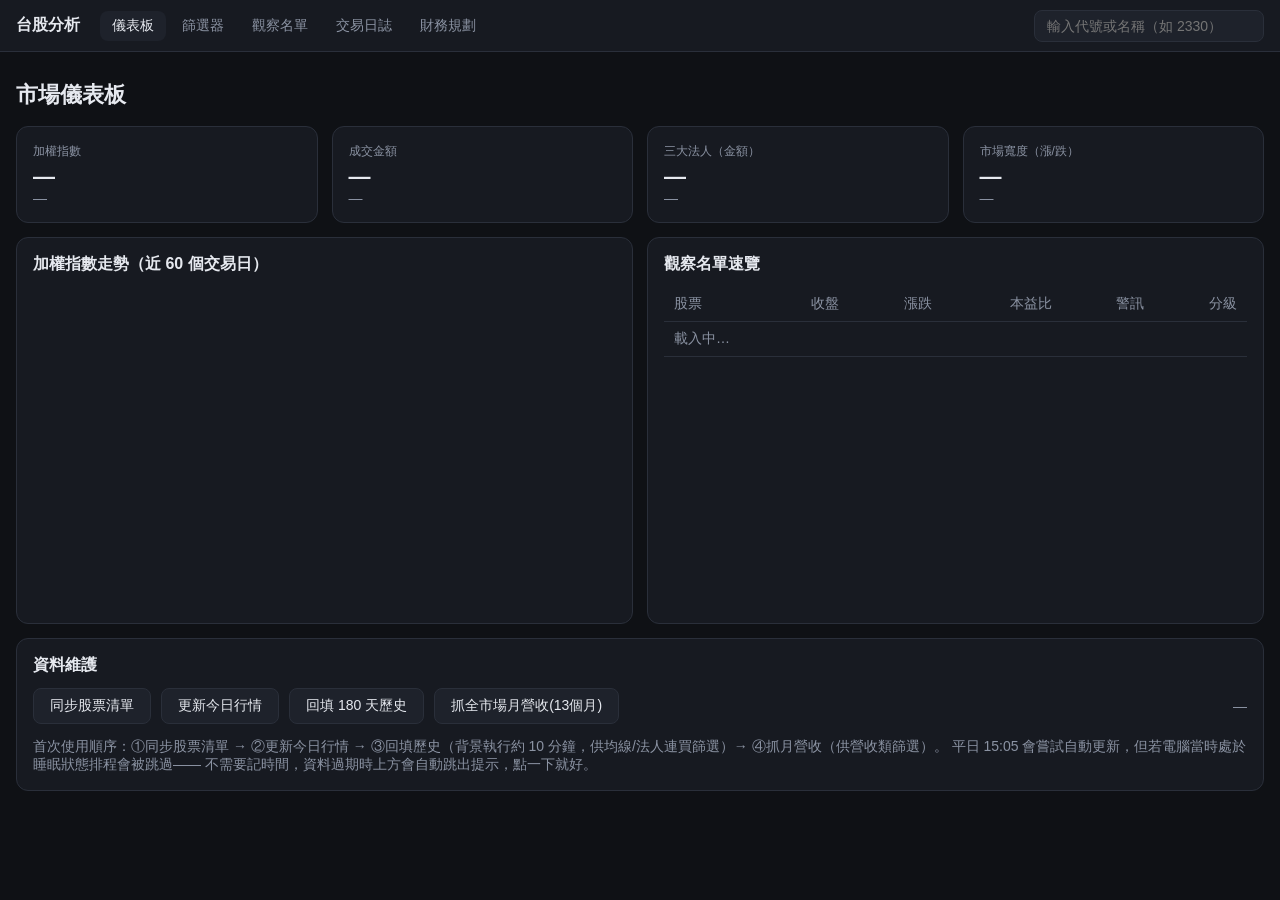
==== web/index.html @ c73fafdd "Initial commit: 台股投資分析與財務規劃平台 Exclude secrets, local DB, and virtualenv; keep source, spec, and fron" ====
<!DOCTYPE html>
<html lang="zh-Hant">
<head>
<meta charset="utf-8">
<meta name="viewport" content="width=device-width, initial-scale=1">
<title>儀表板 — 台股分析</title>
<link rel="stylesheet" href="css/app.css">
<script src="vendor/echarts.min.js"></script>
</head>
<body>
<main>
  <h1>市場儀表板</h1>

  <div class="card mt" id="stale-banner" style="display:none;border-color:var(--warn)">
    <div class="flex">
      <span class="warn">⚠ <span id="stale-text"></span></span>
      <span class="spacer"></span>
      <button id="btn-stale-update">立即更新今日行情</button>
    </div>
  </div>

  <div class="grid cols-4" id="stat-cards">
    <div class="card"><div class="k">加權指數</div><div class="v" id="taiex">—</div><div id="taiex-chg" class="muted">—</div></div>
    <div class="card"><div class="k">成交金額</div><div class="v" id="amount">—</div><div class="muted" id="latest-date">—</div></div>
    <div class="card"><div class="k">三大法人（金額）</div><div class="v" id="insti-amt">—</div><div class="muted" id="insti-detail">—</div></div>
    <div class="card"><div class="k">市場寬度（漲/跌）</div><div class="v" id="breadth">—</div><div class="muted" id="breadth-total">—</div></div>
  </div>

  <div class="grid cols-2 mt">
    <div class="card">
      <h2>加權指數走勢（近 60 個交易日）</h2>
      <div id="taiex-chart" class="chart"></div>
    </div>
    <div class="card">
      <h2>觀察名單速覽</h2>
      <div class="scroll-x">
        <table class="data" id="watch-table">
          <thead><tr><th class="l">股票</th><th>收盤</th><th>漲跌</th><th>本益比</th><th>警訊</th><th>分級</th></tr></thead>
          <tbody><tr><td colspan="6" class="muted l">載入中…</td></tr></tbody>
        </table>
      </div>
    </div>
  </div>

  <div class="card mt">
    <h2>資料維護</h2>
    <div class="flex">
      <button id="btn-sync" class="ghost">同步股票清單</button>
      <button id="btn-daily" class="ghost">更新今日行情</button>
      <button id="btn-backfill" class="ghost">回填 180 天歷史</button>
      <button id="btn-revenue" class="ghost">抓全市場月營收(13個月)</button>
      <span class="spacer"></span>
      <span class="muted" id="db-status">—</span>
    </div>
    <p class="muted" style="margin-bottom:0">
      首次使用順序：①同步股票清單 → ②更新今日行情 → ③回填歷史（背景執行約 10 分鐘，供均線/法人連買篩選）→ ④抓月營收（供營收類篩選）。
      平日 15:05 會嘗試自動更新，但若電腦當時處於睡眠狀態排程會被跳過——
      不需要記時間，資料過期時上方會自動跳出提示，點一下就好。
    </p>
  </div>
</main>

<script src="js/common.js"></script>
<script>
/* 判斷資料是否過期：以台灣時間推算「應該已收盤的最近一個交易日」
   （平日15:00前算前一天，平日15:00後算當天，跳過六日），
   若最新資料早於這個日期，代表排程被錯過（例如電腦睡眠），需要手動更新。 */
function expectedTradingDate() {
  const now = new Date();
  const d = new Date(now);
  if (now.getHours() < 15) d.setDate(d.getDate() - 1);
  while (d.getDay() === 0 || d.getDay() === 6) d.setDate(d.getDate() - 1);
  // 用瀏覽器本地時區的年月日組字串（不可用 toISOString，那是 UTC 會差一天）
  const pad = n => String(n).padStart(2, "0");
  return `${d.getFullYear()}-${pad(d.getMonth() + 1)}-${pad(d.getDate())}`;
}

function checkStale(latestDate) {
  const banner = document.getElementById("stale-banner");
  const expected = expectedTradingDate();
  if (!latestDate || latestDate < expected) {
    document.getElementById("stale-text").textContent =
      `資料可能過期：目前最新為 ${latestDate || "無"}，預期應有 ${expected} 的收盤資料。` +
      `若 ${expected} 是國定假日則忽略此提示；否則可能是電腦睡眠導致自動更新被跳過，點右邊按鈕手動補更新。`;
    banner.style.display = "";
  } else {
    banner.style.display = "none";
  }
}

document.getElementById("btn-stale-update").addEventListener("click", async e => {
  e.target.disabled = true; e.target.textContent = "更新中…";
  try {
    await api("/api/admin/update-daily", { method: "POST", body: {} });
    toast("已更新今日行情");
    loadDashboard(); loadStatus();
  } catch (err) { toast("失敗：" + err.message); }
  e.target.disabled = false; e.target.textContent = "立即更新今日行情";
});

async function loadDashboard() {
  const d = await api("/api/market/dashboard");
  const L = d.latest;
  checkStale(L ? L.date : null);
  if (L) {
    document.getElementById("taiex").textContent = fmt.num(L.taiex_close, 2);
    const chg = document.getElementById("taiex-chg");
    chg.textContent = `${fmt.sign(L.taiex_change)} (${fmt.signPct(L.taiex_change_pct)})`;
    chg.className = fmt.cls(L.taiex_change);
    document.getElementById("amount").textContent = L.total_amount ? fmt.yi(L.total_amount) : "—";
    document.getElementById("latest-date").textContent = L.date;
    const f = L.foreign_net_amt, t = L.trust_net_amt, dl = L.dealer_net_amt;
    if (f != null || t != null) {
      const total = (f || 0) + (t || 0) + (dl || 0);
      const el = document.getElementById("insti-amt");
      el.textContent = fmt.yi(total);
      el.className = "v " + fmt.cls(total);
      document.getElementById("insti-detail").textContent =
        `外資 ${fmt.yi(f)}｜投信 ${fmt.yi(t)}｜自營 ${fmt.yi(dl)}`;
    }
  }
  if (d.breadth && d.breadth.total) {
    document.getElementById("breadth").innerHTML =
      `<span class="up">${d.breadth.up}</span> / <span class="down">${d.breadth.down}</span>`;
    document.getElementById("breadth-total").textContent = `共 ${d.breadth.total} 檔有報價`;
  }
  if (d.history && d.history.length > 1) {
    const chart = makeChart("taiex-chart");
    chart.setOption(baseOption({
      xAxis: { type: "category", data: d.history.map(r => r.date), ...axisStyle() },
      yAxis: { type: "value", scale: true, ...axisStyle() },
      series: [{ type: "line", data: d.history.map(r => r.taiex_close),
                 showSymbol: false, lineStyle: { color: CHART_THEME.ACCENT, width: 2 },
                 areaStyle: { color: "rgba(79,142,247,.12)" } }],
    }));
  } else {
    document.getElementById("taiex-chart").innerHTML =
      '<p class="muted">尚無歷史資料 — 請先執行下方「回填 180 天歷史」。</p>';
  }
}

async function loadWatchlist() {
  const rows = await api("/api/watchlist");
  const tierLabel = { research: "研究中", waiting: "等買點", holding: "持有中" };
  const tbody = document.querySelector("#watch-table tbody");
  if (!rows.length) {
    tbody.innerHTML = '<tr><td colspan="6" class="muted l">觀察名單是空的 — 用右上角搜尋加入個股。</td></tr>';
    return;
  }
  tbody.innerHTML = rows.map(r => `
    <tr>
      <td class="l"><a href="stock.html?id=${r.stock_id}">${r.stock_id} ${r.name}</a></td>
      <td>${fmt.num(r.close)}</td>
      <td class="${fmt.cls(r.change)}">${fmt.sign(r.change)}</td>
      <td>${fmt.num(r.pe, 1)}</td>
      <td>${r.alerts.length ? `<span class="badge warn">${r.alerts.length} 項</span>` : '<span class="muted">—</span>'}</td>
      <td><span class="badge tier">${tierLabel[r.tier] || r.tier}</span></td>
    </tr>`).join("");
}

async function loadStatus() {
  const s = await api("/api/admin/status");
  document.getElementById("db-status").textContent =
    `股票 ${s.stocks} 檔｜行情 ${s.quote_days} 天（至 ${s.latest_date || "—"}）｜月營收 ${s.revenue_months} 個月｜深度資料 ${s.deep_stocks} 檔`;
}

function bindAdmin(id, path, body, confirmMsg) {
  document.getElementById(id).addEventListener("click", async e => {
    const btn = e.target;
    btn.disabled = true;
    try {
      const r = await api(path, { method: "POST", body: body || {} });
      toast(r.note || "完成：" + JSON.stringify(r).slice(0, 120));
      loadStatus(); loadDashboard();
    } catch (err) { toast("失敗：" + err.message); }
    btn.disabled = false;
  });
}
bindAdmin("btn-sync", "/api/admin/sync-stocks");
bindAdmin("btn-daily", "/api/admin/update-daily");
bindAdmin("btn-backfill", "/api/admin/backfill", { days: 180 });
bindAdmin("btn-revenue", "/api/admin/fetch-revenue", { months: 13 });

loadDashboard(); loadWatchlist(); loadStatus();
</script>
</body>
</html>
---- web/css/app.css ----
:root {
  --bg: #0f1115;
  --panel: #171a21;
  --panel2: #1e222b;
  --border: #2a2f3a;
  --text: #e6e9ef;
  --muted: #8b93a3;
  --up: #f0524f;     /* 台股慣例：紅漲 */
  --down: #3fb26f;   /* 綠跌 */
  --accent: #4f8ef7;
  --warn: #e8a33d;
}
* { box-sizing: border-box; }
html, body { margin: 0; padding: 0; background: var(--bg); color: var(--text);
  font-family: "PingFang TC", "Noto Sans TC", "Microsoft JhengHei", sans-serif;
  font-size: 14px; }
a { color: var(--accent); text-decoration: none; }
a:hover { text-decoration: underline; }

nav.topbar { display: flex; align-items: center; gap: 4px; padding: 0 16px;
  height: 52px; background: var(--panel); border-bottom: 1px solid var(--border);
  position: sticky; top: 0; z-index: 50; }
nav.topbar .brand { font-weight: 700; font-size: 16px; margin-right: 16px; }
nav.topbar a.navlink { color: var(--muted); padding: 6px 12px; border-radius: 8px; }
nav.topbar a.navlink:hover { color: var(--text); background: var(--panel2); text-decoration: none; }
nav.topbar a.navlink.active { color: var(--text); background: var(--panel2); }
.searchbox { margin-left: auto; position: relative; }
.searchbox input { background: var(--panel2); border: 1px solid var(--border);
  color: var(--text); border-radius: 8px; padding: 7px 12px; width: 230px; outline: none; }
.searchbox input:focus { border-color: var(--accent); }
.search-results { position: absolute; top: 40px; right: 0; width: 320px;
  background: var(--panel2); border: 1px solid var(--border); border-radius: 10px;
  max-height: 380px; overflow-y: auto; display: none; box-shadow: 0 8px 30px rgba(0,0,0,.5); }
.search-results div { padding: 9px 14px; cursor: pointer; display: flex; gap: 10px; }
.search-results div:hover { background: var(--panel); }
.search-results .sid { color: var(--accent); font-weight: 600; min-width: 56px; }
.search-results .mkt { margin-left: auto; color: var(--muted); font-size: 12px; }

/* 窄螢幕：導覽列改為換行、搜尋框佔滿一列。
   固定寬度的搜尋框在手機上會把整條 navbar 撐寬，連帶讓每一頁都橫向溢出。 */
@media (max-width: 720px) {
  nav.topbar { height: auto; flex-wrap: wrap; padding: 8px 12px; row-gap: 6px; }
  nav.topbar .brand { margin-right: 8px; }
  nav.topbar a.navlink { padding: 6px 9px; }
  .searchbox { margin-left: 0; width: 100%; }
  .searchbox input { width: 100%; }
  .search-results { width: 100%; left: 0; right: auto; }
}

main { max-width: 1280px; margin: 0 auto; padding: 20px 16px 60px; }
h1 { font-size: 22px; margin: 8px 0 16px; }
h2 { font-size: 16px; margin: 0 0 12px; }
.grid { display: grid; gap: 14px; }
.cols-2 { grid-template-columns: 1fr 1fr; }
.cols-3 { grid-template-columns: repeat(3, 1fr); }
.cols-4 { grid-template-columns: repeat(4, 1fr); }
@media (max-width: 900px) { .cols-2, .cols-3, .cols-4 { grid-template-columns: 1fr; } }

.card { background: var(--panel); border: 1px solid var(--border);
  border-radius: 12px; padding: 16px; }
.card .k { color: var(--muted); font-size: 12px; margin-bottom: 4px; }
.card .v { font-size: 22px; font-weight: 700; }
.chart { width: 100%; height: 320px; }
.chart.tall { height: 420px; }
.chart.short { height: 220px; }

.up { color: var(--up); }
.down { color: var(--down); }
.muted { color: var(--muted); }
.warn { color: var(--warn); }
.badge { display: inline-block; padding: 2px 8px; border-radius: 20px;
  font-size: 12px; background: var(--panel2); border: 1px solid var(--border); }
.badge.warn { color: var(--warn); border-color: var(--warn); }
.badge.tier { color: var(--accent); }

table.data { width: 100%; border-collapse: collapse; }
table.data th { text-align: right; color: var(--muted); font-weight: 500;
  padding: 8px 10px; border-bottom: 1px solid var(--border); white-space: nowrap; }
table.data td { text-align: right; padding: 8px 10px;
  border-bottom: 1px solid var(--border); white-space: nowrap; }
table.data th:first-child, table.data td:first-child,
table.data th.l, table.data td.l { text-align: left; }
table.data tr:hover td { background: var(--panel2); }
table.data th.sortable { cursor: pointer; user-select: none; }
table.data th.sortable:hover { color: var(--text); }
table.data th.sortable .arrow { display: inline-block; width: 10px; font-size: 10px; }
table.data th.sortable.active { color: var(--accent); }
.scroll-x { overflow-x: auto; }

button, .btn { background: var(--accent); color: #fff; border: none;
  border-radius: 8px; padding: 8px 16px; cursor: pointer; font-size: 14px;
  font-family: inherit; }
button:hover { filter: brightness(1.1); }
button.ghost { background: var(--panel2); color: var(--text);
  border: 1px solid var(--border); }
button.small { padding: 4px 10px; font-size: 12px; }
button:disabled { opacity: .5; cursor: default; }

input, select, textarea { background: var(--panel2); border: 1px solid var(--border);
  color: var(--text); border-radius: 8px; padding: 8px 10px; font-family: inherit;
  font-size: 14px; outline: none; width: 100%; }
input:focus, select:focus, textarea:focus { border-color: var(--accent); }
label { display: block; color: var(--muted); font-size: 12px; margin: 10px 0 4px; }
fieldset { border: 1px solid var(--border); border-radius: 10px; margin: 0 0 14px; }
legend { color: var(--muted); font-size: 13px; padding: 0 8px; }

.tabs { display: flex; gap: 4px; border-bottom: 1px solid var(--border);
  margin-bottom: 14px; flex-wrap: wrap; }
.tabs button { background: none; color: var(--muted); border: none;
  padding: 10px 16px; border-bottom: 2px solid transparent; border-radius: 0; }
.tabs button.active { color: var(--text); border-bottom-color: var(--accent); }

.flex { display: flex; gap: 10px; align-items: center; flex-wrap: wrap; }
.spacer { flex: 1; }
.mt { margin-top: 14px; }
.toast { position: fixed; bottom: 24px; left: 50%; transform: translateX(-50%);
  background: var(--panel2); border: 1px solid var(--border); color: var(--text);
  padding: 10px 20px; border-radius: 10px; z-index: 100; box-shadow: 0 6px 24px rgba(0,0,0,.5); }

.score-row { display: grid; grid-template-columns: 90px 1fr 70px 90px;
  gap: 8px; align-items: center; padding: 7px 0; border-bottom: 1px solid var(--border); }
.score-bar { height: 8px; background: var(--panel2); border-radius: 4px; overflow: hidden; }
.score-bar > div { height: 100%; background: var(--accent); }
.reasons { color: var(--muted); font-size: 12px; grid-column: 1 / -1; padding-left: 2px; }

/* ── 財務規劃頁（finance.html） ────────────────────────── */
/* 刻意不用紅綠表示好壞：財務規劃沒有「漲跌」，用 accent/warn/灰階即可 */
.fin-main { max-width: 1560px; }
.fin-layout { display: grid; grid-template-columns: 400px 1fr; gap: 16px;
  align-items: start; }
@media (max-width: 1100px) { .fin-layout { grid-template-columns: 1fr; } }
/* grid 子項預設 min-width:auto，會被寬表格/圖表撐開導致整頁橫向溢出 */
.fin-layout > *, .fin-result .grid > *, .fin-sum > * { min-width: 0; }

.fin-input { position: sticky; top: 68px; max-height: calc(100vh - 88px);
  overflow-y: auto; display: flex; flex-direction: column; gap: 10px; }
@media (max-width: 1100px) { .fin-input { position: static; max-height: none; } }
.fin-input::-webkit-scrollbar { width: 8px; }
.fin-input::-webkit-scrollbar-thumb { background: var(--border); border-radius: 4px; }

.fin-steps { display: flex; flex-wrap: wrap; gap: 4px; }
.fin-steps button { background: var(--panel2); color: var(--muted);
  border: 1px solid var(--border); padding: 5px 9px; font-size: 12px;
  border-radius: 20px; }
.fin-steps button.active { background: var(--accent); color: #fff;
  border-color: var(--accent); }
.fin-steps button .n { opacity: .6; margin-right: 4px; }

.fin-step { display: none; }
.fin-step.active { display: block; }
.fin-step h2 { display: flex; align-items: baseline; gap: 8px; }
.fin-step h2 .step-n { color: var(--muted); font-size: 12px; font-weight: 400; }
.fin-grid { display: grid; grid-template-columns: 1fr 1fr; gap: 0 12px; }
.fin-grid.one { grid-template-columns: 1fr; }
.fin-hint { color: var(--muted); font-size: 12px; margin: 6px 0 0; line-height: 1.6; }
.fin-nav { display: flex; gap: 8px; margin-top: 16px; }
.fin-nav button { flex: 1; }

.fin-disclaimer { background: var(--panel2); border: 1px solid var(--border);
  border-left: 3px solid var(--warn); border-radius: 8px; padding: 10px 14px;
  color: var(--muted); font-size: 12px; line-height: 1.7; margin: 0 0 14px; }

.fin-bar { display: flex; gap: 8px; align-items: center; flex-wrap: wrap;
  margin-bottom: 14px; }
.fin-bar select { width: auto; min-width: 180px; }
.fin-bar .grow { flex: 1; }

.fin-section { margin-bottom: 16px; }
.fin-section > h2 { display: flex; align-items: baseline; gap: 8px; }
.fin-section > h2 .idx { color: var(--accent); font-size: 12px; }

/* 問卷 */
.fin-q { border-bottom: 1px solid var(--border); padding: 10px 0; }
.fin-q:last-child { border-bottom: none; }
.fin-q .qt { margin-bottom: 8px; }
.fin-opts { display: flex; flex-wrap: wrap; gap: 6px; }
.fin-opts label { display: inline-flex; align-items: center; gap: 5px; margin: 0;
  background: var(--panel2); border: 1px solid var(--border); border-radius: 8px;
  padding: 5px 10px; cursor: pointer; color: var(--text); font-size: 13px; }
.fin-opts label:has(input:checked) { border-color: var(--accent); color: var(--accent); }
.fin-opts input { width: auto; }

/* 標的選擇 */
.fin-etf { border: 1px solid var(--border); border-radius: 10px; padding: 10px 12px;
  margin-bottom: 8px; background: var(--panel2); }
.fin-etf.off { opacity: .5; }
.fin-etf .top { display: flex; align-items: center; gap: 8px; }
.fin-etf .top input[type=checkbox] { width: auto; }
.fin-etf .sid { color: var(--accent); font-weight: 600; }
.fin-etf .fields { display: grid; grid-template-columns: repeat(3, 1fr);
  gap: 0 8px; margin-top: 4px; }
.fin-etf .fields label { font-size: 11px; }
.fin-etf .fields input { padding: 5px 8px; font-size: 13px; }
.fin-etf .meta { color: var(--muted); font-size: 11px; margin-top: 6px; line-height: 1.6; }
.fin-etf .hist { color: var(--text); }

/* 結果區 */
.fin-kv { display: flex; justify-content: space-between; gap: 12px;
  padding: 7px 0; border-bottom: 1px solid var(--border); }
.fin-kv:last-child { border-bottom: none; }
.fin-kv .k { color: var(--muted); }
.fin-kv .v { font-weight: 600; text-align: right; }
.fin-kv .v small { display: block; color: var(--muted); font-weight: 400; font-size: 11px; }
.fin-kv.total { border-top: 1px solid var(--border); border-bottom: none;
  margin-top: 4px; padding-top: 10px; }
.fin-kv.total .v { font-size: 18px; color: var(--accent); }

.fin-bars { margin: 4px 0 12px; }
.fin-barrow { display: grid; grid-template-columns: 92px 1fr 52px; gap: 8px;
  align-items: center; padding: 4px 0; }
.fin-barrow .track { height: 10px; background: var(--panel2); border-radius: 5px;
  overflow: hidden; }
.fin-barrow .track > div { height: 100%; border-radius: 5px; }

.fin-note { color: var(--muted); font-size: 12px; line-height: 1.7; margin: 8px 0 0; }
.fin-alert { border: 1px solid var(--border); border-left: 3px solid var(--warn);
  border-radius: 8px; padding: 9px 12px; margin-top: 8px; font-size: 13px;
  line-height: 1.7; background: var(--panel2); }
.fin-alert.info { border-left-color: var(--accent); }
.fin-alert .d { color: var(--muted); font-size: 12px; }

.fin-pill { display: inline-block; padding: 2px 9px; border-radius: 20px;
  font-size: 12px; border: 1px solid var(--border); background: var(--panel2); }
.fin-pill.on { border-color: var(--accent); color: var(--accent); }
.fin-pill.hold { border-color: var(--warn); color: var(--warn); }

.fin-sum { display: grid; grid-template-columns: repeat(auto-fit, minmax(150px, 1fr));
  gap: 12px; }
.fin-sum .b { background: var(--panel2); border: 1px solid var(--border);
  border-radius: 10px; padding: 12px 14px; }
.fin-sum .b .k { color: var(--muted); font-size: 12px; }
.fin-sum .b .v { font-size: 19px; font-weight: 700; margin-top: 3px; }
.fin-sum .b .s { color: var(--muted); font-size: 11px; margin-top: 2px; }

details.fin-more summary { cursor: pointer; color: var(--accent); font-size: 13px;
  padding: 6px 0; }
details.fin-more[open] summary { margin-bottom: 8px; }
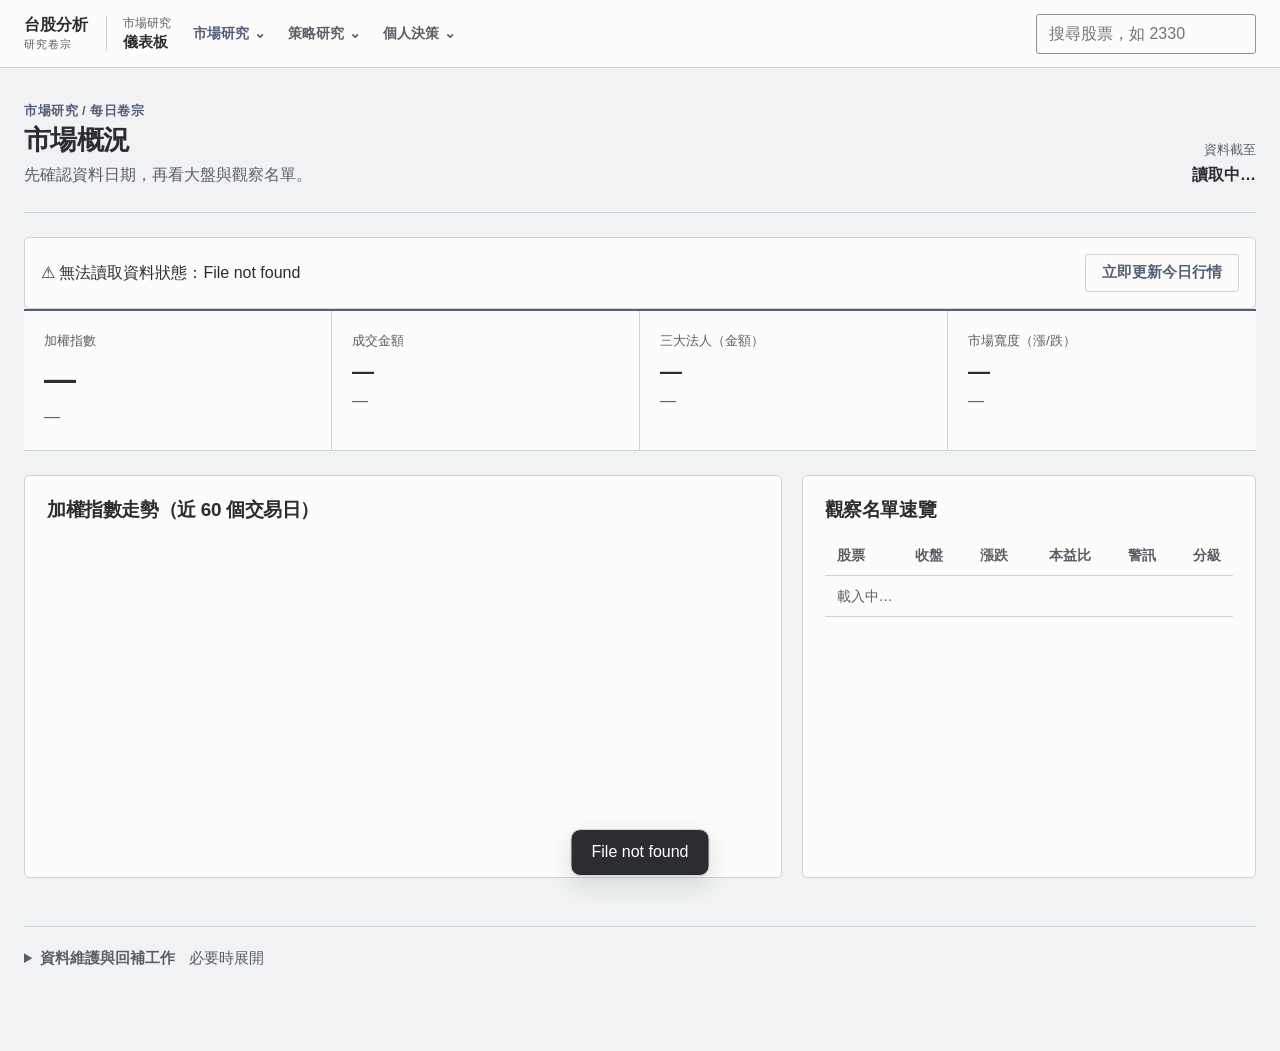
==== commit 276f8342: "chore: publish research platform and synchronized documentation" ====
--- a/web/index.html
+++ b/web/index.html
@@ -5,26 +5,27 @@
 <meta name="viewport" content="width=device-width, initial-scale=1">
 <title>儀表板 — 台股分析</title>
 <link rel="stylesheet" href="css/app.css">
+<link rel="icon" href="favicon.svg" type="image/svg+xml">
 <script src="vendor/echarts.min.js"></script>
 </head>
 <body>
-<main>
-  <h1>市場儀表板</h1>
-
-  <div class="card mt" id="stale-banner" style="display:none;border-color:var(--warn)">
+<main class="dashboard-main">
+  <header class="desk-page-head"><div><p class="desk-kicker">市場研究 / 每日卷宗</p><h1>市場概況</h1><p class="muted">先確認資料日期，再看大盤與觀察名單。</p></div><div class="desk-asof">資料截至 <strong id="dashboard-asof">讀取中…</strong></div></header>
+
+  <div class="card mt" id="stale-banner" style="display:none">
     <div class="flex">
-      <span class="warn">⚠ <span id="stale-text"></span></span>
+      <span><span id="stale-icon">⚠</span> <span id="stale-text"></span></span>
       <span class="spacer"></span>
-      <button id="btn-stale-update">立即更新今日行情</button>
+      <button id="btn-stale-update" class="ghost">立即更新今日行情</button>
     </div>
   </div>
 
-  <div class="grid cols-4" id="stat-cards">
+  <section class="dashboard-context" aria-label="市場資料摘要"><div class="grid cols-4" id="stat-cards">
     <div class="card"><div class="k">加權指數</div><div class="v" id="taiex">—</div><div id="taiex-chg" class="muted">—</div></div>
     <div class="card"><div class="k">成交金額</div><div class="v" id="amount">—</div><div class="muted" id="latest-date">—</div></div>
     <div class="card"><div class="k">三大法人（金額）</div><div class="v" id="insti-amt">—</div><div class="muted" id="insti-detail">—</div></div>
     <div class="card"><div class="k">市場寬度（漲/跌）</div><div class="v" id="breadth">—</div><div class="muted" id="breadth-total">—</div></div>
-  </div>
+  </div></section>
 
   <div class="grid cols-2 mt">
     <div class="card">
@@ -42,7 +43,7 @@
     </div>
   </div>
 
-  <div class="card mt">
+  <details class="dashboard-maintenance mt"><summary>資料維護與回補工作 <span id="maintenance-status" class="muted">必要時展開</span></summary><div class="card">
     <h2>資料維護</h2>
     <div class="flex">
       <button id="btn-sync" class="ghost">同步股票清單</button>
@@ -52,39 +53,80 @@
       <span class="spacer"></span>
       <span class="muted" id="db-status">—</span>
     </div>
+    <details class="more mt">
+      <summary>Strategy Lab 資料基礎：5 年歷史回補</summary>
+      <p class="muted">先驗證小範圍，再執行完整工作。全市場歷史及逐檔資料可能需數小時以上；關閉服務後可用同一工作 ID 續跑。API 每次最多執行 100 個單位。</p>
+      <div class="grid cols-3">
+        <label>開始日期<input id="history-start" type="date"></label>
+        <label>結束日期<input id="history-end" type="date"></label>
+        <label>近一年日均成交金額門檻（NT$）<input id="history-threshold" type="number" min="0" step="1000000" value="30000000"></label>
+      </div>
+      <div class="flex mt">
+        <button id="history-create" class="ghost">建立回補工作</button>
+        <label>工作<select id="history-jobs" aria-label="回補工作"></select></label>
+        <button id="history-resume" class="ghost">續跑 25 個單位</button>
+        <button id="history-pause" class="ghost">完成本單位後暫停</button>
+        <button id="history-refresh" class="ghost">更新進度</button>
+      </div>
+      <pre id="history-progress" aria-live="polite" style="white-space:pre-wrap;overflow-wrap:anywhere">尚未載入</pre>
+      <p class="alert info">公告日期分為 Actual、Observed（FinMind 入庫日）及 Assumed（推估期限）。嚴格資料查詢排除 Assumed，且公布當天尚不可用。歷史修訂版本、完整下市及轉板歷程仍有缺口。</p>
+    </details>
     <p class="muted" style="margin-bottom:0">
       首次使用順序：①同步股票清單 → ②更新今日行情 → ③回填歷史（背景執行約 10 分鐘，供均線/法人連買篩選）→ ④抓月營收（供營收類篩選）。
-      平日 15:05 會嘗試自動更新，但若電腦當時處於睡眠狀態排程會被跳過——
-      不需要記時間，資料過期時上方會自動跳出提示，點一下就好。
+      平日盤後會自動低頻檢查並補齊（預設 15:05 起，逾時有限次數重試）；
+      若電腦當時處於睡眠狀態排程被跳過，下次開啟伺服器會自動 catch-up 補齊，不需要手動逐日補。
+      不需要記時間，資料狀態一律顯示在上方（已同步／待更新／更新中／部分資料未完成），stale/partial/failed 不會被自動隱藏，需要時點「立即更新」手動補。
     </p>
-  </div>
+  </div></details>
 </main>
 
 <script src="js/common.js"></script>
+<script src="js/data-maintenance.js" defer></script>
 <script>
-/* 判斷資料是否過期：以台灣時間推算「應該已收盤的最近一個交易日」
-   （平日15:00前算前一天，平日15:00後算當天，跳過六日），
-   若最新資料早於這個日期，代表排程被錯過（例如電腦睡眠），需要手動更新。 */
-function expectedTradingDate() {
-  const now = new Date();
-  const d = new Date(now);
-  if (now.getHours() < 15) d.setDate(d.getDate() - 1);
-  while (d.getDay() === 0 || d.getDay() === 6) d.setDate(d.getDate() - 1);
-  // 用瀏覽器本地時區的年月日組字串（不可用 toISOString，那是 UTC 會差一天）
-  const pad = n => String(n).padStart(2, "0");
-  return `${d.getFullYear()}-${pad(d.getMonth() + 1)}-${pad(d.getDate())}`;
-}
-
-function checkStale(latestDate) {
+/* Stage L1：資料 freshness 一律以伺服器 /api/admin/data-freshness 為準
+   （app/services/data_freshness.py，真的問過資料源才判斷，不用前端 weekday 猜測）。
+   stale/partial/failed 一律顯示，auto-refresh 不會把它們藏起來；running 時也照樣顯示。 */
+const FRESHNESS_LABEL = {
+  fresh: "已同步", partial: "部分資料未完成", stale: "待更新",
+  failed: "更新失敗", unknown: "無法確認（資料源異常）",
+};
+const FRESHNESS_ICON = { fresh: "✓", partial: "◐", stale: "⏳", failed: "✕", unknown: "?" };
+
+function renderFreshness(s) {
   const banner = document.getElementById("stale-banner");
-  const expected = expectedTradingDate();
-  if (!latestDate || latestDate < expected) {
-    document.getElementById("stale-text").textContent =
-      `資料可能過期：目前最新為 ${latestDate || "無"}，預期應有 ${expected} 的收盤資料。` +
-      `若 ${expected} 是國定假日則忽略此提示；否則可能是電腦睡眠導致自動更新被跳過，點右邊按鈕手動補更新。`;
-    banner.style.display = "";
-  } else {
-    banner.style.display = "none";
+  const running = s.current_status === "running";
+  const state = running ? "running" : s.freshness;
+  const label = running ? "更新中…" : (FRESHNESS_LABEL[s.freshness] || s.freshness);
+  document.getElementById("stale-icon").textContent = running ? "…" : (FRESHNESS_ICON[s.freshness] || "?");
+  let detail = `資料截至 ${s.latest_completed_quote_date || "無"}｜最新交易日 ${s.expected_trading_day || "無法確認"}｜狀態：${label}`;
+  if (s.freshness === "partial" && !running) detail += "（部分資料集尚未完整，稍後會自動重試）";
+  if (s.freshness === "failed") detail += s.latest_error ? `｜最後錯誤：${s.latest_error.slice(0, 160)}` : "";
+  if (s.pending_missing_dates && s.pending_missing_dates.length) {
+    detail += `｜待補交易日：${s.pending_missing_dates.slice(0, 5).join("、")}` +
+      (s.pending_missing_dates.length > 5 ? ` 等 ${s.pending_missing_dates.length} 天` : "") +
+      (s.pending_missing_dates_source === "weekday_estimate" ? "（未執行過 Strategy Lab 交易日曆回補，以平日粗估，可能含國定假日）" : "");
+  }
+  document.getElementById("stale-text").textContent = detail;
+  const colors = { fresh: "var(--success)", partial: "var(--warn)", stale: "var(--warn)",
+    failed: "var(--danger)", unknown: "var(--warn)", running: "var(--accent)" };
+  banner.style.borderTopColor = colors[state] || "var(--warn)";
+  banner.style.borderTopWidth = "2px";
+  // fresh 且非 running 時仍保留 banner（顯示「已同步」），不隱藏——stale/partial/failed 不會被 auto-refresh 蓋掉。
+  banner.style.display = "";
+  const btn = document.getElementById("btn-stale-update");
+  btn.disabled = running;
+  btn.textContent = running ? "更新中…" : "立即更新今日行情";
+}
+
+async function loadFreshness() {
+  try {
+    const s = await api("/api/admin/data-freshness");
+    renderFreshness(s);
+    return s;
+  } catch (err) {
+    document.getElementById("stale-text").textContent = "無法讀取資料狀態：" + err.message;
+    document.getElementById("stale-banner").style.display = "";
+    return null;
   }
 }
 
@@ -93,16 +135,20 @@
   try {
     await api("/api/admin/update-daily", { method: "POST", body: {} });
     toast("已更新今日行情");
-    loadDashboard(); loadStatus();
+    loadDashboard(); loadStatus(); loadFreshness();
   } catch (err) { toast("失敗：" + err.message); }
-  e.target.disabled = false; e.target.textContent = "立即更新今日行情";
+  e.target.disabled = false;
+  loadFreshness();
 });
+
+// 更新中或資料落後時較常輪詢，已同步時降頻——不用使用者緊盯畫面。
+setInterval(() => { if (!document.hidden) loadFreshness(); }, 20000);
 
 async function loadDashboard() {
   const d = await api("/api/market/dashboard");
   const L = d.latest;
-  checkStale(L ? L.date : null);
   if (L) {
+    document.getElementById("dashboard-asof").textContent = `${L.date} 收盤`;
     document.getElementById("taiex").textContent = fmt.num(L.taiex_close, 2);
     const chg = document.getElementById("taiex-chg");
     chg.textContent = `${fmt.sign(L.taiex_change)} (${fmt.signPct(L.taiex_change_pct)})`;
@@ -119,6 +165,7 @@
         `外資 ${fmt.yi(f)}｜投信 ${fmt.yi(t)}｜自營 ${fmt.yi(dl)}`;
     }
   }
+  else document.getElementById("dashboard-asof").textContent = "尚無市場資料";
   if (d.breadth && d.breadth.total) {
     document.getElementById("breadth").innerHTML =
       `<span class="up">${d.breadth.up}</span> / <span class="down">${d.breadth.down}</span>`;
@@ -131,7 +178,7 @@
       yAxis: { type: "value", scale: true, ...axisStyle() },
       series: [{ type: "line", data: d.history.map(r => r.taiex_close),
                  showSymbol: false, lineStyle: { color: CHART_THEME.ACCENT, width: 2 },
-                 areaStyle: { color: "rgba(79,142,247,.12)" } }],
+                 areaStyle: { color: CHART_THEME.ACCENT, opacity: .12 } }],
     }));
   } else {
     document.getElementById("taiex-chart").innerHTML =
@@ -171,7 +218,7 @@
     try {
       const r = await api(path, { method: "POST", body: body || {} });
       toast(r.note || "完成：" + JSON.stringify(r).slice(0, 120));
-      loadStatus(); loadDashboard();
+      loadStatus(); loadDashboard(); loadFreshness();
     } catch (err) { toast("失敗：" + err.message); }
     btn.disabled = false;
   });
@@ -181,7 +228,7 @@
 bindAdmin("btn-backfill", "/api/admin/backfill", { days: 180 });
 bindAdmin("btn-revenue", "/api/admin/fetch-revenue", { months: 13 });
 
-loadDashboard(); loadWatchlist(); loadStatus();
+loadDashboard(); loadWatchlist(); loadStatus(); loadFreshness();
 </script>
 </body>
 </html>
--- a/web/css/app.css
+++ b/web/css/app.css
@@ -1,19 +1,24 @@
 :root {
-  --bg: #0f1115;
-  --panel: #171a21;
-  --panel2: #1e222b;
-  --border: #2a2f3a;
-  --text: #e6e9ef;
-  --muted: #8b93a3;
-  --up: #f0524f;     /* 台股慣例：紅漲 */
-  --down: #3fb26f;   /* 綠跌 */
-  --accent: #4f8ef7;
-  --warn: #e8a33d;
+  --canvas: #f0f2f3; --paper: #fcfcfa; --inset: #e9ecee;
+  --text-primary: #2b2d31; --text-secondary: #5b5e66; --rule: #cdd2d4; --control-rule: #8a9499;
+  --action: #555d7a; --action-hover: #444b68; --focus: #3e4c79;
+  --evidence-primary: #555d7a; --evidence-secondary: #6c7180;
+  --status-neutral: #59666b; --status-info: #315f68;
+  --status-caution: #835516; --status-critical: #9a3730;
+  --price-up: #a63732; --price-down: #247048;
+  --bg: var(--canvas); --panel: var(--paper); --panel2: var(--inset);
+  --border: var(--rule); --text: var(--text-primary); --muted: var(--text-secondary);
+  --up: var(--price-up); --down: var(--price-down); --accent: var(--action);
+  --warn: var(--status-caution); --danger: var(--status-critical); --success: var(--status-info);
+  --sp-1: 4px; --sp-2: 8px; --sp-3: 12px; --sp-4: 16px; --sp-5: 24px;
+  --sp-6: 32px; --sp-7: 48px;
+  --r-sm: 3px; --r-md: 5px; --r-lg: 7px;
+  --font-mono: "SFMono-Regular", Consolas, "Liberation Mono", monospace;
 }
 * { box-sizing: border-box; }
 html, body { margin: 0; padding: 0; background: var(--bg); color: var(--text);
   font-family: "PingFang TC", "Noto Sans TC", "Microsoft JhengHei", sans-serif;
-  font-size: 14px; }
+  font-size: 16px; line-height: 1.55; }
 a { color: var(--accent); text-decoration: none; }
 a:hover { text-decoration: underline; }
 
@@ -76,7 +81,7 @@
 table.data { width: 100%; border-collapse: collapse; }
 table.data th { text-align: right; color: var(--muted); font-weight: 500;
   padding: 8px 10px; border-bottom: 1px solid var(--border); white-space: nowrap; }
-table.data td { text-align: right; padding: 8px 10px;
+table.data td { text-align: right; padding: 8px 10px; font-variant-numeric: tabular-nums;
   border-bottom: 1px solid var(--border); white-space: nowrap; }
 table.data th:first-child, table.data td:first-child,
 table.data th.l, table.data td.l { text-align: left; }
@@ -93,8 +98,13 @@
 button:hover { filter: brightness(1.1); }
 button.ghost { background: var(--panel2); color: var(--text);
   border: 1px solid var(--border); }
+.btn.ghost { background: var(--panel2); color: var(--text); border: 1px solid var(--border); }
 button.small { padding: 4px 10px; font-size: 12px; }
 button:disabled { opacity: .5; cursor: default; }
+button:focus-visible, .btn:focus-visible, a:focus-visible, input:focus-visible,
+select:focus-visible, textarea:focus-visible, summary:focus-visible {
+  outline: 2px solid var(--accent); outline-offset: 2px;
+}
 
 input, select, textarea { background: var(--panel2); border: 1px solid var(--border);
   color: var(--text); border-radius: 8px; padding: 8px 10px; font-family: inherit;
@@ -130,7 +140,7 @@
   align-items: start; }
 @media (max-width: 1100px) { .fin-layout { grid-template-columns: 1fr; } }
 /* grid 子項預設 min-width:auto，會被寬表格/圖表撐開導致整頁橫向溢出 */
-.fin-layout > *, .fin-result .grid > *, .fin-sum > * { min-width: 0; }
+.fin-layout > *, .fin-result .grid > *, .fin-sum > *, .statgrid > * { min-width: 0; }
 
 .fin-input { position: sticky; top: 68px; max-height: calc(100vh - 88px);
   overflow-y: auto; display: flex; flex-direction: column; gap: 10px; }
@@ -138,18 +148,18 @@
 .fin-input::-webkit-scrollbar { width: 8px; }
 .fin-input::-webkit-scrollbar-thumb { background: var(--border); border-radius: 4px; }
 
-.fin-steps { display: flex; flex-wrap: wrap; gap: 4px; }
-.fin-steps button { background: var(--panel2); color: var(--muted);
+.fin-steps, .steps { display: flex; flex-wrap: wrap; gap: 4px; }
+.fin-steps button, .steps button { background: var(--panel2); color: var(--muted);
   border: 1px solid var(--border); padding: 5px 9px; font-size: 12px;
   border-radius: 20px; }
-.fin-steps button.active { background: var(--accent); color: #fff;
+.fin-steps button.active, .steps button.active { background: var(--accent); color: #fff;
   border-color: var(--accent); }
-.fin-steps button .n { opacity: .6; margin-right: 4px; }
-
-.fin-step { display: none; }
-.fin-step.active { display: block; }
-.fin-step h2 { display: flex; align-items: baseline; gap: 8px; }
-.fin-step h2 .step-n { color: var(--muted); font-size: 12px; font-weight: 400; }
+.fin-steps button .n, .steps button .n { opacity: .6; margin-right: 4px; }
+
+.fin-step, .step { display: none; }
+.fin-step.active, .step.active { display: block; }
+.fin-step h2, .step h2 { display: flex; align-items: baseline; gap: 8px; }
+.fin-step h2 .step-n, .step h2 .step-n { color: var(--muted); font-size: 12px; font-weight: 400; }
 .fin-grid { display: grid; grid-template-columns: 1fr 1fr; gap: 0 12px; }
 .fin-grid.one { grid-template-columns: 1fr; }
 .fin-hint { color: var(--muted); font-size: 12px; margin: 6px 0 0; line-height: 1.6; }
@@ -157,7 +167,7 @@
 .fin-nav button { flex: 1; }
 
 .fin-disclaimer { background: var(--panel2); border: 1px solid var(--border);
-  border-left: 3px solid var(--warn); border-radius: 8px; padding: 10px 14px;
+  border-top: 2px solid var(--warn); border-radius: 0; padding: 10px 14px;
   color: var(--muted); font-size: 12px; line-height: 1.7; margin: 0 0 14px; }
 
 .fin-bar { display: flex; gap: 8px; align-items: center; flex-wrap: wrap;
@@ -193,17 +203,45 @@
 .fin-etf .fields input { padding: 5px 8px; font-size: 13px; }
 .fin-etf .meta { color: var(--muted); font-size: 11px; margin-top: 6px; line-height: 1.6; }
 .fin-etf .hist { color: var(--text); }
+.fin-main, .fin-main * { min-width: 0; }
+.fin-main [hidden] { display: none !important; }
+.fin-source-add { border-top: 1px solid var(--border); padding-top: 14px; margin-top: 16px; }
+.fin-source-add > label { font-weight: 600; }
+.fin-source-add select, .fin-source-add input { width: 100%; }
+.fin-source-add [hidden], .fin-source-row [hidden] { display: none !important; }
+.fin-source-add button { margin-top: 10px; }
+.fin-source-row { overflow-wrap: anywhere; }
+.fin-source-row .top { flex-wrap: wrap; }
+.fin-source-row .source-name { font-weight: 600; }
+.fin-source-row .fields input[readonly] { color: var(--muted); background: var(--panel); }
+.fin-source-row .relink, .fin-source-row .remove-source { margin-top: 8px; }
+.fin-evidence { margin: 12px 0; padding: 12px; border: 1px solid var(--border); border-radius: 0; background: var(--panel); }
+.fin-evidence h3, .fin-assumption h3 { margin: 0 0 7px; font-size: 14px; }
+.fin-evidence h4 { margin: 12px 0 3px; font-size: 12px; }
+.fin-evidence-label { font-weight: 600; line-height: 1.5; }
+.fin-evidence-metrics { display: grid; grid-template-columns: repeat(2,minmax(0,1fr)); gap: 0 12px; margin: 8px 0; }
+.fin-evidence-metrics div { padding: 7px 0; border-top: 1px solid var(--border); }
+.fin-evidence-metrics dt { color: var(--muted); font-size: 11px; }
+.fin-evidence-metrics dd { margin: 3px 0 0; font-variant-numeric: tabular-nums; }
+.fin-assumption { padding: 12px; border: 1px solid var(--border); border-radius: 0; }
+.fin-archive, .fin-newer { color: var(--warn); font-size: 12px; line-height: 1.5; }
+.fin-source-error { padding: 9px; color: var(--text); border: 1px solid var(--danger); background: var(--panel2); }
+.fin-dialog { width: min(420px, calc(100vw - 32px)); background: var(--panel); color: var(--text); border: 1px solid var(--border); border-radius: var(--r-lg); padding: 22px; }
+.fin-dialog::backdrop { background: rgba(0,0,0,.72); }
+.fin-dialog input { width: 100%; }
+@media (max-width: 430px) { .fin-source-row .fields, .fin-evidence-metrics { grid-template-columns: 1fr; } }
 
 /* 結果區 */
-.fin-kv { display: flex; justify-content: space-between; gap: 12px;
+.fin-kv, /* 結果區 */
+.kv { display: flex; justify-content: space-between; gap: 12px;
   padding: 7px 0; border-bottom: 1px solid var(--border); }
-.fin-kv:last-child { border-bottom: none; }
-.fin-kv .k { color: var(--muted); }
-.fin-kv .v { font-weight: 600; text-align: right; }
-.fin-kv .v small { display: block; color: var(--muted); font-weight: 400; font-size: 11px; }
-.fin-kv.total { border-top: 1px solid var(--border); border-bottom: none;
+.fin-kv:last-child, .kv:last-child { border-bottom: none; }
+.fin-kv .k, .kv .k { color: var(--muted); }
+.fin-kv .v, .kv .v { font-weight: 600; text-align: right; }
+.fin-kv .v small, .kv .v small { display: block; color: var(--muted); font-weight: 400; font-size: 11px; }
+.fin-kv.total, .kv.total { border-top: 1px solid var(--border); border-bottom: none;
   margin-top: 4px; padding-top: 10px; }
-.fin-kv.total .v { font-size: 18px; color: var(--accent); }
+.fin-kv.total .v, .kv.total .v { font-size: 18px; color: var(--accent); }
 
 .fin-bars { margin: 4px 0 12px; }
 .fin-barrow { display: grid; grid-template-columns: 92px 1fr 52px; gap: 8px;
@@ -213,25 +251,858 @@
 .fin-barrow .track > div { height: 100%; border-radius: 5px; }
 
 .fin-note { color: var(--muted); font-size: 12px; line-height: 1.7; margin: 8px 0 0; }
-.fin-alert { border: 1px solid var(--border); border-left: 3px solid var(--warn);
+.fin-alert, .alert { border: 1px solid var(--border); border-top: 2px solid var(--warn);
   border-radius: 8px; padding: 9px 12px; margin-top: 8px; font-size: 13px;
   line-height: 1.7; background: var(--panel2); }
-.fin-alert.info { border-left-color: var(--accent); }
-.fin-alert .d { color: var(--muted); font-size: 12px; }
-
-.fin-pill { display: inline-block; padding: 2px 9px; border-radius: 20px;
+.fin-alert.info, .alert.info { border-top-color: var(--accent); }
+.fin-alert .d, .alert .d { color: var(--muted); font-size: 12px; }
+
+.fin-pill, .pill { display: inline-block; padding: 2px 9px; border-radius: 20px;
   font-size: 12px; border: 1px solid var(--border); background: var(--panel2); }
-.fin-pill.on { border-color: var(--accent); color: var(--accent); }
-.fin-pill.hold { border-color: var(--warn); color: var(--warn); }
-
-.fin-sum { display: grid; grid-template-columns: repeat(auto-fit, minmax(150px, 1fr));
+.fin-pill.on, .pill.on { border-color: var(--accent); color: var(--accent); }
+.fin-pill.hold, .pill.hold { border-color: var(--warn); color: var(--warn); }
+
+.fin-sum, .statgrid { display: grid; grid-template-columns: repeat(auto-fit, minmax(150px, 1fr));
   gap: 12px; }
-.fin-sum .b { background: var(--panel2); border: 1px solid var(--border);
+.fin-sum .b, .statgrid .b { background: var(--panel2); border: 1px solid var(--border);
   border-radius: 10px; padding: 12px 14px; }
-.fin-sum .b .k { color: var(--muted); font-size: 12px; }
-.fin-sum .b .v { font-size: 19px; font-weight: 700; margin-top: 3px; }
-.fin-sum .b .s { color: var(--muted); font-size: 11px; margin-top: 2px; }
-
-details.fin-more summary { cursor: pointer; color: var(--accent); font-size: 13px;
+.fin-sum .b .k, .statgrid .b .k { color: var(--muted); font-size: 12px; }
+.fin-sum .b .v, .statgrid .b .v { font-size: 19px; font-weight: 700; margin-top: 3px; }
+.fin-sum .b .s, .statgrid .b .s { color: var(--muted); font-size: 11px; margin-top: 2px; }
+
+details.fin-more summary, details.more summary { cursor: pointer; color: var(--accent); font-size: 13px;
   padding: 6px 0; }
-details.fin-more[open] summary { margin-bottom: 8px; }
+details.fin-more[open] summary, details.more[open] summary { margin-bottom: 8px; }
+
+/* ── Strategy Lab（strategy.html）────────────────────── */
+.lab-main { max-width: 1440px; }
+.lab-page-head { display: flex; align-items: flex-start; gap: 20px; margin: 4px 0 22px; }
+.lab-page-head > div:first-child { flex: 1; min-width: 0; }
+.lab-page-head h1 { margin: 3px 0 5px; }
+.lab-page-head p { margin: 0; line-height: 1.55; }
+.lab-page-head.compact { align-items: center; }
+.eyebrow, .template-overline { color: var(--accent); font-size: 11px; font-weight: 700;
+  letter-spacing: .12em; text-transform: uppercase; }
+.back-link { display: inline-block; color: var(--muted); font-size: 12px; margin-bottom: 6px; }
+.lab-section { margin-bottom: 20px; }
+.section-head { display: flex; align-items: flex-start; justify-content: space-between;
+  gap: 14px; margin-bottom: 12px; }
+.section-head h2, .section-head h3 { margin-bottom: 4px; }
+.section-head p { margin: 0; }
+.lab-table small { color: var(--muted); font-size: 11px; }
+.status-text { display: inline-flex; align-items: center; gap: 5px; text-transform: capitalize; }
+.status-text::before { content: ""; width: 7px; height: 7px; border-radius: 50%;
+  background: var(--muted); }
+.status-completed::before { background: var(--success); }
+.status-failed::before { background: var(--danger); }
+.status-running::before, .status-queued::before { background: var(--warn); }
+
+.template-grid { display: grid; grid-template-columns: repeat(5, minmax(0, 1fr)); gap: 12px; }
+.template-card { display: flex; flex-direction: column; min-height: 310px; }
+.template-card h2 { margin: 8px 0; line-height: 1.35; }
+.template-card > p { color: var(--muted); line-height: 1.65; margin: 0 0 12px; }
+.template-card .template-meta { color: var(--muted); font-size: 12px; margin-top: auto;
+  padding: 10px 0; border-top: 1px solid var(--border); }
+.template-card .template-meta span { color: var(--text); display: block; margin-bottom: 3px; }
+.template-card details { min-height: 38px; }
+.template-card details ul { color: var(--muted); font-size: 12px; line-height: 1.6;
+  margin: 4px 0 10px; padding-left: 18px; }
+.template-card .btn, .empty-state .btn, .state-card .btn { text-align: center; margin-top: 10px; }
+
+.empty-state, .state-card { text-align: center; padding: 44px 24px; }
+.empty-state h3, .state-card h1, .state-card h2 { margin: 8px 0; }
+.empty-state p, .state-card p { color: var(--muted); max-width: 620px; margin: 8px auto; line-height: 1.65; }
+.empty-inline { color: var(--muted); padding: 24px; text-align: center; border: 1px dashed var(--border);
+  border-radius: var(--r-md); }
+.state-card { max-width: 720px; margin: 70px auto; }
+.state-spinner { width: 26px; height: 26px; border-radius: 50%; border: 2px solid var(--border);
+  border-top-color: var(--accent); animation: state-spin .8s linear infinite; margin: 0 auto 12px; }
+@keyframes state-spin { to { transform: rotate(360deg); } }
+@media (prefers-reduced-motion: reduce) { .state-spinner { animation-duration: 2.4s; } }
+.state-icon { display: grid; place-items: center; width: 34px; height: 34px; margin: 0 auto 10px;
+  border: 1px solid var(--danger); color: var(--danger); border-radius: 50%; font-weight: 800; }
+.state-icon.neutral { border-color: var(--muted); color: var(--muted); }
+
+.lab-steps { margin-bottom: 12px; position: sticky; top: 60px; z-index: 20;
+  background: var(--bg); padding: 8px 0; }
+.lab-steps button { flex: 1 1 120px; min-height: 36px; }
+.builder-form { max-width: 980px; margin: 0 auto; }
+.builder-form > .step { min-height: 420px; }
+.builder-form > .step:focus { outline: none; }
+.step-title { display: flex; align-items: baseline; gap: 10px; padding-bottom: 12px;
+  border-bottom: 1px solid var(--border); margin-bottom: 16px; }
+.step-title span { color: var(--accent); font-size: 12px; }
+.step-title h2 { font-size: 20px; margin: 0; }
+.step-intro { color: var(--muted); line-height: 1.65; margin: -4px 0 18px; }
+.builder-narrow { max-width: 620px; }
+.template-summary { display: grid; grid-template-columns: 1.2fr 1fr; gap: 20px;
+  margin-top: 22px; padding: 18px; background: var(--panel2); border-radius: var(--r-md); }
+.template-summary h3 { margin: 5px 0 8px; }
+.template-summary p, .template-summary li { color: var(--muted); line-height: 1.65; }
+.template-summary ul { margin: 0; padding-left: 18px; }
+.form-grid { display: grid; grid-template-columns: repeat(2, minmax(0, 1fr)); gap: 2px 16px; }
+.check-grid { display: flex; flex-wrap: wrap; gap: 10px; margin: 16px 0; }
+.check-row { display: inline-flex; align-items: center; gap: 8px; color: var(--text);
+  background: var(--panel2); border: 1px solid var(--border); padding: 8px 12px;
+  border-radius: var(--r-sm); margin: 0; }
+.check-row input { width: auto; }
+.choice-field { padding: 10px 14px 14px; margin-top: 16px; }
+.choice-row { display: flex; gap: 10px; align-items: flex-start; color: var(--text); margin: 5px 0;
+  padding: 10px; border-radius: var(--r-sm); cursor: pointer; }
+.choice-row:hover { background: var(--panel2); }
+.choice-row:has(input:checked) { background: var(--panel2); box-shadow: inset 0 0 0 1px var(--accent); }
+.choice-row input { width: auto; margin-top: 3px; }
+.choice-row span { display: flex; flex-direction: column; gap: 3px; }
+.choice-row small { color: var(--muted); font-size: 12px; line-height: 1.5; }
+.builder-actions { display: flex; align-items: center; gap: 10px; position: sticky; bottom: 0;
+  background: rgba(15,17,21,.96); border-top: 1px solid var(--border); padding: 12px 0; z-index: 20; }
+.builder-actions .muted { flex: 1; font-size: 11px; text-align: center; }
+.warning-line { display: flex; align-items: flex-start; gap: 10px; padding: 12px 2px; margin-top: 12px;
+  border-top: 1px solid var(--border); }
+.warning-line div { display: flex; flex-direction: column; gap: 3px; }
+.warning-line span:not(.severity-dot) { color: var(--muted); font-size: 12px; line-height: 1.55; }
+.severity-dot { flex: 0 0 auto; width: 9px; height: 9px; border-radius: 50%; margin-top: 5px;
+  background: var(--muted); }
+.severity-dot.medium { background: var(--warn); box-shadow: 0 0 0 3px color-mix(in srgb, var(--status-caution) 12%, transparent); }
+.severity-dot.high { background: var(--danger); box-shadow: 0 0 0 3px color-mix(in srgb, var(--status-critical) 12%, transparent); }
+.severity-dot.low { background: var(--accent); box-shadow: 0 0 0 3px color-mix(in srgb, var(--evidence-primary) 12%, transparent); }
+.coverage-callout { border: 1px solid var(--border); border-top: 2px solid var(--accent); padding: 10px 14px; margin: 14px 0;
+  background: var(--panel2); border-radius: var(--r-sm); }
+.coverage-callout p { color: var(--muted); margin: 4px 0 0; line-height: 1.6; }
+.review-grid { display: grid; grid-template-columns: 1fr 1fr; gap: 16px; }
+.review-grid > div { background: var(--panel2); border: 1px solid var(--border);
+  border-radius: var(--r-md); padding: 16px; }
+.review-grid h3 { margin-top: 0; }
+.review-grid dl { display: grid; grid-template-columns: 110px 1fr; gap: 9px 12px; margin: 0; }
+.review-grid dt { color: var(--muted); }
+.review-grid dd { margin: 0; text-align: right; font-variant-numeric: tabular-nums; }
+
+.result-header { display: grid; grid-template-columns: minmax(220px, 1fr) minmax(500px, 1.6fr) auto;
+  gap: 22px; align-items: center; margin-bottom: 14px; }
+.result-header h1 { margin: 5px 0; }
+.result-header p { color: var(--muted); margin: 0; }
+.result-meta { display: grid; grid-template-columns: repeat(2, minmax(0, 1fr)); gap: 10px 18px; margin: 0; }
+.result-meta div { min-width: 0; }
+.result-meta dt { color: var(--muted); font-size: 11px; margin-bottom: 3px; }
+.result-meta dd { margin: 0; font-variant-numeric: tabular-nums; }
+.kpi-grid { display: grid; grid-template-columns: repeat(6, minmax(0, 1fr)); gap: 10px; margin-bottom: 14px; }
+.kpi { padding: 13px 14px; }
+.kpi .v { font-size: 20px; font-variant-numeric: tabular-nums; }
+.positive { color: var(--up); }
+.negative { color: var(--down); }
+.chart-card { margin-bottom: 14px; }
+.segmented { display: inline-flex; border: 1px solid var(--border); border-radius: var(--r-sm);
+  padding: 2px; background: var(--panel2); }
+.segmented button { background: transparent; color: var(--muted); padding: 5px 10px; border-radius: 6px; }
+.segmented button.active { background: var(--panel); color: var(--text); }
+.result-detail { margin-top: 14px; }
+.tab-panel { min-height: 180px; }
+.gross-net { display: grid; grid-template-columns: 1fr auto 1fr; gap: 16px; align-items: center;
+  max-width: 680px; padding: 14px; background: var(--panel2); border-radius: var(--r-md); margin-bottom: 14px; }
+.gross-net > div:not(.arrow) { display: flex; flex-direction: column; gap: 4px; }
+.gross-net > div:nth-child(3) { text-align: right; }
+.gross-net span { color: var(--muted); font-size: 12px; }
+.gross-net strong { font-size: 20px; font-variant-numeric: tabular-nums; }
+.gross-net .arrow { color: var(--muted); }
+.gross-net p { grid-column: 1/-1; color: var(--muted); margin: 0; font-size: 12px; }
+.metric-table td:nth-child(2) { font-family: var(--font-mono); }
+.mono { font-family: var(--font-mono); font-size: 12px; }
+.warning-summary { border: 1px solid var(--border); border-radius: var(--r-md); overflow: hidden; margin-bottom: 18px; }
+.warning-summary > div { display: flex; gap: 12px; padding: 11px 14px; border-bottom: 1px solid var(--border); }
+.warning-summary > div:last-child { border-bottom: 0; }
+.warning-summary strong { display: block; }
+.warning-summary p { color: var(--muted); margin: 3px 0 0; line-height: 1.55; }
+.coverage-grid { display: grid; grid-template-columns: repeat(4, minmax(0, 1fr)); gap: 10px; }
+.coverage-grid > div { border: 1px solid var(--border); background: var(--panel2); border-radius: var(--r-sm);
+  padding: 10px 12px; display: flex; flex-direction: column; gap: 4px; }
+.coverage-grid span { color: var(--muted); font-size: 11px; }
+.coverage-grid strong { font-size: 13px; font-variant-numeric: tabular-nums; }
+.warnings-detail ul { color: var(--muted); line-height: 1.65; }
+.side-mark { display: inline-flex; align-items: center; gap: 5px; text-transform: uppercase; font-size: 11px; }
+.side-mark::before { content: ""; width: 7px; height: 7px; border: 1px solid currentColor; }
+.side-mark.buy { color: var(--up); }
+.side-mark.sell { color: var(--down); }
+.run-progress { display: grid; grid-template-columns: 34px 1fr; gap: 16px; align-items: start;
+  max-width: 760px; margin: 50px auto; }
+.run-progress .state-spinner { margin: 2px 0 0; }
+.run-progress h2 { margin-bottom: 5px; }
+.progress-track { height: 5px; background: var(--panel2); overflow: hidden; border-radius: 4px; margin-top: 16px; }
+.progress-track > div { width: 65%; height: 100%; background: var(--accent); }
+
+/* ── Strategy Lab Optimization (Stage E2) ── */
+.head-actions { display: flex; gap: 8px; flex-wrap: wrap; justify-content: flex-end; }
+.compact-grid { grid-template-columns: repeat(3, minmax(0, 1fr)); }
+.compact-grid .template-card { min-height: 0; }
+.optimization-form { max-width: 980px; margin: 0 auto; padding: 22px; }
+.optimization-form .choice-field { margin-bottom: 14px; }
+.builder-actions.static { position: static; margin-top: 20px; }
+.code-input, .contract-view { font-family: var(--font-mono); font-size: 12px; line-height: 1.6; tab-size: 2; }
+.code-input { min-height: 220px; resize: vertical; }
+.contract-view { max-height: 290px; overflow: auto; white-space: pre-wrap; color: var(--muted);
+  background: var(--bg); border: 1px solid var(--border); border-radius: var(--r-sm); padding: 12px; }
+.more.nested { margin-top: 12px; }
+.research-notice { display: flex; gap: 14px; align-items: baseline; border: 1px solid var(--border); border-top: 2px solid var(--warn);
+  background: color-mix(in srgb, var(--status-caution) 7%, transparent); padding: 11px 14px; margin: 0 0 14px; border-radius: var(--r-sm); }
+.research-notice strong { flex: 0 0 auto; color: var(--warn); }
+.research-notice span { color: var(--muted); line-height: 1.55; }
+.optimization-section { margin-bottom: 14px; padding: 20px; }
+.optimization-section .section-head { align-items: flex-start; }
+.context-grid { display: grid; grid-template-columns: repeat(3, minmax(0, 1fr)); gap: 1px;
+  background: var(--border); border: 1px solid var(--border); border-radius: var(--r-md); overflow: hidden; margin: 0 0 14px; }
+.context-grid > div { background: var(--panel2); padding: 12px 14px; min-width: 0; }
+.context-grid dt, .robustness-stats dt { color: var(--muted); font-size: 11px; margin-bottom: 4px; }
+.context-grid dd, .robustness-stats dd { margin: 0; font-variant-numeric: tabular-nums; overflow-wrap: anywhere; }
+.optimization-section .research-notice { margin-bottom: 0; }
+.robustness-layout { display: grid; grid-template-columns: minmax(260px, .8fr) minmax(440px, 1.5fr); gap: 14px; margin-top: 12px; }
+.robustness-label { display: flex; align-items: center; gap: 13px; background: var(--panel2); border: 1px solid var(--border);
+  border-radius: var(--r-md); padding: 17px; }
+.robustness-mark { width: 18px; height: 18px; border: 3px solid var(--accent); border-radius: 50%; box-shadow: inset 0 0 0 3px var(--panel2); background: var(--muted); }
+.robustness-label div { display: flex; flex-direction: column; gap: 4px; }
+.robustness-label span { color: var(--muted); font-size: 11px; }
+.robustness-label strong { font-size: 17px; }
+.robustness-stats { display: grid; grid-template-columns: repeat(2, minmax(0, 1fr)); gap: 1px; margin: 0;
+  background: var(--border); border: 1px solid var(--border); border-radius: var(--r-md); overflow: hidden; }
+.robustness-stats > div { background: var(--panel2); padding: 11px 13px; }
+.edge-alert { display: flex; gap: 12px; align-items: flex-start; border: 1px solid color-mix(in srgb, var(--status-caution) 45%, transparent); border-top: 2px solid var(--warn);
+  border-radius: var(--r-sm); background: color-mix(in srgb, var(--status-caution) 7%, transparent); padding: 13px 15px; margin-top: 14px; }
+.edge-alert > span { display: grid; place-items: center; width: 20px; height: 20px; flex: 0 0 auto; border: 1px solid var(--warn); color: var(--warn); border-radius: 50%; font-weight: 700; }
+.edge-alert p { color: var(--muted); margin: 4px 0 0; line-height: 1.55; }
+.quality-grid { display: grid; grid-template-columns: repeat(5, minmax(0, 1fr)); gap: 8px; }
+.quality-item { display: flex; gap: 9px; align-items: flex-start; border: 1px solid var(--border); background: var(--panel2); border-radius: var(--r-sm); padding: 11px; min-width: 0; }
+.quality-item p { color: var(--muted); font-size: 11px; line-height: 1.5; margin: 4px 0 0; }
+.quality-symbol { color: var(--muted); font-weight: 700; }
+.quality-item.is-active.medium { border-top: 2px solid var(--warn); }
+.quality-item.is-active.high { border-top: 2px solid var(--danger); }
+.quality-item.is-active .quality-symbol { color: var(--warn); }
+.quality-item.is-active.high .quality-symbol { color: var(--danger); }
+.surface-controls { display: flex; flex-wrap: wrap; gap: 8px; justify-content: flex-end; }
+.surface-controls > div { min-width: 145px; }
+.surface-controls label { font-size: 10px; margin-bottom: 3px; }
+.surface-controls select { padding: 6px 28px 6px 8px; margin-bottom: 0; }
+.aggregation-note { display: flex; gap: 10px; align-items: baseline; background: var(--panel2); border: 1px solid var(--border);
+  border-radius: var(--r-sm); padding: 9px 12px; margin: 6px 0 12px; }
+.aggregation-note strong { font-size: 11px; text-transform: uppercase; color: var(--accent); }
+.aggregation-note span { color: var(--muted); font-size: 12px; }
+.optimization-heatmap { height: 440px; }
+.sensitivity-list { display: grid; grid-template-columns: repeat(2, minmax(0, 1fr)); gap: 8px 18px; }
+.sensitivity-row { border-bottom: 1px solid var(--border); padding: 8px 0 11px; }
+.sensitivity-row > div:first-child { display: flex; justify-content: space-between; gap: 12px; }
+.sensitivity-row > div:first-child span, .sensitivity-row summary { color: var(--muted); font-size: 11px; }
+.sensitivity-track { height: 5px; background: var(--panel2); border-radius: 5px; overflow: hidden; margin: 7px 0; }
+.sensitivity-track span { display: block; height: 100%; background: var(--accent); }
+.sensitivity-row details span { display: block; color: var(--muted); padding-top: 7px; overflow-wrap: anywhere; }
+.results-scroll { max-height: 640px; border: 1px solid var(--border); border-radius: var(--r-sm); }
+.optimization-table { min-width: 1750px; margin: 0; }
+.optimization-table thead { position: sticky; top: 0; z-index: 3; }
+.optimization-table th { white-space: nowrap; padding: 0; background: var(--panel2); }
+.optimization-table th button { width: 100%; color: var(--muted); background: transparent; padding: 10px 9px; text-align: right; border-radius: 0; }
+.optimization-table th.l button { text-align: left; }
+.optimization-table th button:hover, .optimization-table th button:focus-visible { color: var(--text); background: color-mix(in srgb, var(--evidence-primary) 9%, transparent); }
+.optimization-table .sticky-col { position: sticky; left: 0; z-index: 2; background: var(--panel); min-width: 280px; max-width: 330px; box-shadow: 1px 0 0 var(--border); }
+.optimization-table thead .sticky-col { z-index: 4; background: var(--panel2); }
+.param-disclosure summary { cursor: pointer; color: var(--text); white-space: nowrap; }
+.param-disclosure dl { display: grid; grid-template-columns: 1fr auto; gap: 4px 9px; margin: 9px 0 2px; }
+.param-disclosure dl div { display: contents; }
+.param-disclosure dt { color: var(--muted); font-size: 11px; }
+.param-disclosure dd { margin: 0; font-family: var(--font-mono); }
+.count-flag.active { display: inline-flex; min-width: 24px; justify-content: center; border: 1px solid var(--warn); color: var(--warn); border-radius: 99px; padding: 2px 6px; }
+.row-note { display: block; color: var(--warn); margin-top: 4px; white-space: nowrap; }
+.optimization-progress { max-width: 820px; }
+.progress-track.determinate > div { animation: none; transform: none; transition: none; }
+.progress-actions { margin-top: 16px; }
+.danger-quiet { border: 1px solid color-mix(in srgb, var(--status-critical) 50%, transparent); color: var(--danger); background: transparent; }
+.danger-quiet:hover { background: color-mix(in srgb, var(--status-critical) 8%, transparent); }
+
+/* ── Strategy Lab Walk Forward / OOS (Stage F2) ── */
+.wf-evidence-notice { display: grid; grid-template-columns: minmax(220px, .45fr) minmax(0, 1.55fr); gap: 16px;
+  align-items: baseline; border: 1px solid color-mix(in srgb, var(--evidence-primary) 32%, transparent); border-top: 2px solid var(--accent);
+  background: color-mix(in srgb, var(--evidence-primary) 6%, transparent); border-radius: var(--r-sm); padding: 12px 15px; margin: 0 0 14px; }
+.wf-evidence-notice strong { color: var(--text); }
+.wf-evidence-notice span { color: var(--muted); line-height: 1.55; }
+.wf-create-form .protocol-strip { margin-bottom: 18px; }
+.protocol-strip { display: grid; grid-template-columns: repeat(4, minmax(0, 1fr)); gap: 1px; margin: 0;
+  background: var(--border); border: 1px solid var(--border); border-radius: var(--r-md); overflow: hidden; }
+.protocol-strip > div { background: var(--panel2); padding: 11px 13px; min-width: 0; }
+.protocol-strip dt { color: var(--muted); font-size: 11px; }
+.protocol-strip dd { margin: 4px 0 0; font-family: var(--font-mono); font-size: 12px; overflow-wrap: anywhere; }
+.advanced-grid input:disabled { color: var(--muted); opacity: 1; }
+.advanced-grid small { display: block; color: var(--muted); margin-top: 5px; }
+.freeze-explainer { display: flex; gap: 13px; align-items: flex-start; border: 1px solid var(--border);
+  border-radius: var(--r-md); background: var(--panel2); padding: 13px 15px; margin: 16px 0; }
+.freeze-explainer p { color: var(--muted); margin: 4px 0 0; line-height: 1.55; }
+.freeze-node { width: 16px; height: 16px; flex: 0 0 auto; margin-top: 2px; border: 3px double var(--accent);
+  background: var(--panel); transform: rotate(45deg); }
+.wf-context { margin-bottom: 14px; }
+.wf-summary-grid { display: grid; grid-template-columns: repeat(6, minmax(0, 1fr)); gap: 1px;
+  background: var(--border); border: 1px solid var(--border); border-radius: var(--r-md); overflow: hidden; }
+.wf-summary-grid > div { display: flex; flex-direction: column; min-width: 0; padding: 13px; background: var(--panel2); }
+.wf-summary-grid span { color: var(--muted); font-size: 11px; }
+.wf-summary-grid strong { font: 700 20px/1.3 var(--font-mono); margin: 6px 0 3px; }
+.wf-summary-grid small { color: var(--muted); font-size: 10px; line-height: 1.4; }
+.wf-timeline { display: grid; gap: 10px; }
+.wf-fold-card { border: 1px solid var(--border); border-radius: var(--r-md); background: var(--panel2); overflow: hidden; }
+.wf-fold-card.is-cash { border-style: dashed; }
+.wf-fold-head { display: flex; justify-content: space-between; gap: 12px; align-items: center; padding: 11px 13px;
+  border-bottom: 1px solid var(--border); }
+.wf-fold-head > div:first-child { display: flex; gap: 11px; align-items: baseline; }
+.wf-fold-head > div:first-child > span { color: var(--accent); font: 11px var(--font-mono); letter-spacing: .07em; }
+.wf-fold-head strong { font-size: 13px; font-variant-numeric: tabular-nums; }
+.wf-badges { display: flex; flex-wrap: wrap; justify-content: flex-end; gap: 5px; }
+.wf-badge { border: 1px solid var(--border); border-radius: 99px; padding: 3px 7px; color: var(--muted);
+  font: 10px var(--font-mono); letter-spacing: .025em; white-space: nowrap; }
+.wf-badge.evaluated { color: var(--success); border-color: rgba(94,176,184,.55); }
+.wf-badge.cash, .wf-badge.truncated, .wf-badge.edge, .wf-badge.severity-caution { color: var(--warn); border-color: color-mix(in srgb, var(--status-caution) 55%, transparent); }
+.wf-badge.severity-critical { color: var(--danger); border-color: color-mix(in srgb, var(--status-critical) 55%, transparent); }
+.wf-track { display: grid; grid-template-columns: minmax(180px, 1fr) 120px minmax(180px, 1fr); align-items: stretch; padding: 12px; }
+.wf-train, .wf-test { display: grid; grid-template-columns: auto 1fr; gap: 2px 10px; padding: 10px 12px;
+  border: 1px solid var(--border); min-width: 0; }
+.wf-train { border-radius: var(--r-sm) 0 0 var(--r-sm); }
+.wf-test { border-radius: 0 var(--r-sm) var(--r-sm) 0; }
+.wf-train > span, .wf-test > span { grid-row: 1/3; align-self: center; color: var(--muted); font: 10px var(--font-mono); letter-spacing: .08em; }
+.wf-track strong, .wf-track small { overflow-wrap: anywhere; font-variant-numeric: tabular-nums; }
+.wf-track small { color: var(--muted); }
+.wf-freeze { position: relative; display: flex; flex-direction: column; align-items: center; justify-content: center; text-align: center; }
+.wf-freeze::before, .wf-freeze::after { content: ""; position: absolute; top: 50%; width: 50%; border-top: 1px solid var(--accent); z-index: 0; }
+.wf-freeze::before { left: 0; } .wf-freeze::after { right: 0; }
+.wf-freeze > span { width: 15px; height: 15px; background: var(--panel2); border: 3px double var(--accent); transform: rotate(45deg); z-index: 1; }
+.wf-freeze strong, .wf-freeze small { position: relative; z-index: 1; background: var(--panel2); padding: 0 4px; }
+.wf-freeze strong { margin-top: 5px; font: 10px var(--font-mono); color: var(--accent); }
+.wf-cash-note { color: var(--muted); margin: 0; padding: 0 13px 12px; line-height: 1.5; }
+.wf-compare-list { display: grid; gap: 9px; margin-bottom: 14px; }
+.wf-compare-fold { display: grid; grid-template-columns: 160px minmax(0, 1fr); gap: 12px; border: 1px solid var(--border);
+  border-radius: var(--r-md); background: var(--panel2); padding: 12px; }
+.wf-compare-title { display: flex; flex-direction: column; justify-content: center; gap: 4px; }
+.wf-compare-title span { color: var(--muted); font-size: 11px; font-variant-numeric: tabular-nums; }
+.wf-paired-metrics { display: grid; grid-template-columns: repeat(5, minmax(0, 1fr)); gap: 8px; }
+.wf-pair { border-left: 1px solid var(--border); padding-left: 10px; min-width: 0; }
+.wf-pair > span { color: var(--muted); font-size: 10px; }
+.wf-pair > div { display: flex; align-items: center; gap: 6px; margin: 5px 0 3px; font-family: var(--font-mono); }
+.wf-pair i { color: var(--muted); font-style: normal; }
+.wf-pair small { color: var(--muted); font: 10px var(--font-mono); }
+table.data caption { text-align: left; color: var(--muted); font-size: 11px; padding: 8px 10px; }
+.wf-fallback-table { min-width: 1320px; }
+.wf-table-wrap { margin-top: 14px; border: 1px solid var(--border); border-radius: var(--r-sm); }
+.wf-stability-table { min-width: 1050px; }
+.row-note.neutral { color: var(--muted); }
+.wf-panel-callout { display: flex; flex-direction: column; gap: 4px; border: 1px solid var(--border); border-top: 2px solid var(--accent);
+  background: color-mix(in srgb, var(--evidence-primary) 6%, transparent); padding: 11px 13px; margin-bottom: 12px; }
+.wf-panel-callout.secondary { border-top-color: var(--warn); background: color-mix(in srgb, var(--status-caution) 6%, transparent); }
+.wf-panel-callout span { color: var(--muted); line-height: 1.5; }
+.wf-equity-chart { height: 390px; }
+.wf-secondary-metrics { display: grid; grid-template-columns: repeat(4, minmax(0, 1fr)); gap: 1px; margin: 0 0 10px;
+  background: var(--border); border: 1px solid var(--border); border-radius: var(--r-sm); overflow: hidden; }
+.wf-secondary-metrics > div { background: var(--panel2); padding: 10px 12px; }
+.wf-secondary-metrics dt { color: var(--muted); font-size: 10px; }
+.wf-secondary-metrics dd { margin: 3px 0 0; font: 16px var(--font-mono); }
+.wf-liquidation { display: flex; flex-wrap: wrap; gap: 5px 12px; border: 1px dashed var(--warn); border-radius: var(--r-sm);
+  color: var(--warn); padding: 10px 12px; margin: 0 0 10px; }
+.wf-liquidation span { color: var(--muted); }
+.training-quality-note { border: 1px solid color-mix(in srgb, var(--status-critical) 38%, transparent); border-top: 2px solid var(--danger); border-radius: 0;
+  background: color-mix(in srgb, var(--status-critical) 6%, transparent); padding: 12px 14px; margin-bottom: 12px; }
+.training-quality-note p { color: var(--muted); margin: 4px 0 0; line-height: 1.55; }
+.wf-quality-grid { grid-template-columns: repeat(4, minmax(0, 1fr)); margin-bottom: 14px; }
+.wf-quality-table { min-width: 1050px; }
+.severity-label { display: inline-flex; border: 1px solid var(--border); border-radius: 99px; padding: 2px 7px;
+  font: 10px var(--font-mono); text-transform: uppercase; }
+.severity-label.critical { color: var(--danger); border-color: color-mix(in srgb, var(--status-critical) 55%, transparent); }
+.severity-label.caution { color: var(--warn); border-color: color-mix(in srgb, var(--status-caution) 55%, transparent); }
+.severity-label.info { color: var(--accent); border-color: color-mix(in srgb, var(--evidence-primary) 50%, transparent); }
+
+button:focus-visible, a:focus-visible, input:focus-visible, select:focus-visible, textarea:focus-visible, summary:focus-visible {
+  outline: 2px solid var(--accent); outline-offset: 2px;
+}
+
+@media (max-width: 1180px) {
+  .template-grid { grid-template-columns: repeat(3, minmax(0, 1fr)); }
+  .kpi-grid { grid-template-columns: repeat(3, minmax(0, 1fr)); }
+  .result-header { grid-template-columns: 1fr 1.4fr; }
+  .result-header > .btn { grid-column: 1/-1; justify-self: end; }
+  .coverage-grid { grid-template-columns: repeat(2, minmax(0, 1fr)); }
+  .quality-grid { grid-template-columns: repeat(3, minmax(0, 1fr)); }
+  .wf-summary-grid { grid-template-columns: repeat(3, minmax(0, 1fr)); }
+  .wf-quality-grid { grid-template-columns: repeat(3, minmax(0, 1fr)); }
+  .wf-compare-fold { grid-template-columns: 1fr; }
+}
+@media (max-width: 760px) {
+  .lab-page-head { flex-direction: column; }
+  .lab-page-head > .btn { width: 100%; text-align: center; }
+  .template-grid, .form-grid, .template-summary, .review-grid { grid-template-columns: 1fr; }
+  .template-card { min-height: 0; }
+  .lab-steps { position: static; overflow-x: auto; flex-wrap: nowrap; }
+  .lab-steps button { flex: 0 0 auto; }
+  .builder-actions { flex-wrap: wrap; }
+  .builder-actions .muted { order: 3; flex-basis: 100%; }
+  .result-header { grid-template-columns: 1fr; }
+  .result-header > .btn { grid-column: auto; justify-self: stretch; text-align: center; }
+  .result-meta { grid-template-columns: 1fr 1fr; }
+  .kpi-grid { grid-template-columns: repeat(2, minmax(0, 1fr)); }
+  .coverage-grid { grid-template-columns: 1fr; }
+  .chart { height: 280px; }
+  .chart.tall { height: 340px; }
+  .head-actions { width: 100%; justify-content: stretch; }
+  .head-actions .btn { flex: 1; text-align: center; }
+  .compact-grid, .context-grid, .robustness-layout, .sensitivity-list, .quality-grid { grid-template-columns: 1fr; }
+  .surface-controls { width: 100%; justify-content: stretch; }
+  .surface-controls > div { flex: 1 1 100%; }
+  .optimization-heatmap { height: 370px; }
+  .research-notice { flex-direction: column; gap: 4px; }
+  .optimization-section, .optimization-form { padding: 15px; }
+  .optimization-table .sticky-col { min-width: 240px; max-width: 260px; }
+  .wf-evidence-notice { grid-template-columns: 1fr; gap: 5px; }
+  .protocol-strip, .wf-summary-grid, .wf-secondary-metrics { grid-template-columns: repeat(2, minmax(0, 1fr)); }
+  .wf-fold-head { align-items: flex-start; flex-direction: column; }
+  .wf-badges { justify-content: flex-start; }
+  .wf-track { grid-template-columns: 1fr; gap: 0; }
+  .wf-train, .wf-test { border-radius: var(--r-sm); }
+  .wf-freeze { min-height: 76px; }
+  .wf-freeze::before, .wf-freeze::after { top: 0; bottom: 0; left: 50%; right: auto; width: 0; height: 50%; border-top: 0; border-left: 1px solid var(--accent); }
+  .wf-freeze::after { top: 50%; }
+  .wf-paired-metrics { grid-template-columns: repeat(2, minmax(0, 1fr)); }
+  .wf-pair { padding: 8px; border: 1px solid var(--border); border-radius: var(--r-sm); }
+  .wf-quality-grid { grid-template-columns: 1fr; }
+  .wf-equity-chart { height: 340px; }
+}
+@media (max-width: 430px) {
+  .protocol-strip, .wf-summary-grid, .wf-secondary-metrics { grid-template-columns: 1fr; }
+}
+
+/* ── Strategy Portfolios（portfolio.html）──────────────── */
+.portfolio-main { max-width: 1280px; min-width: 0; }
+.portfolio-main * { min-width: 0; }
+.portfolio-main .head-actions { display: flex; gap: 8px; flex-wrap: wrap; }
+.portfolio-main .portfolio-notice { display: flex; align-items: baseline; gap: 12px; margin: 14px 0; padding: 12px 14px; line-height: 1.55; border: 1px solid var(--border); border-top: 2px solid var(--accent); background: var(--panel2); border-radius: 0; }
+.portfolio-notice strong { flex: 0 0 auto; color: var(--text); }
+.portfolio-notice.caution { border-top-color: var(--warn); }
+.portfolio-notice.critical { border-top-color: var(--danger); }
+.portfolio-filter { display: flex; gap: 4px; margin: 0 0 14px; border-bottom: 1px solid var(--border); }
+.portfolio-filter button { background: none; color: var(--muted); border-radius: 0; border-bottom: 2px solid transparent; }
+.portfolio-filter button.active { color: var(--text); border-bottom-color: var(--accent); }
+.portfolio-list { display: grid; gap: 10px; }
+.portfolio-row { display: grid; grid-template-columns: minmax(0,1fr) minmax(150px,auto) auto; gap: 22px; align-items: center; }
+.portfolio-row h2 { margin: 0 0 7px; }
+.portfolio-row-meta { color: var(--muted); margin: 0; line-height: 1.5; }
+.portfolio-row-status { display: grid; gap: 5px; }
+.portfolio-row-status small { font-size: 12px; }
+.portfolio-row-actions { display: flex; gap: 7px; flex-wrap: wrap; justify-content: flex-end; }
+.portfolio-row-actions button, .portfolio-row-actions .btn { padding: 7px 11px; }
+.portfolio-dialog { width: min(440px,calc(100vw - 32px)); background: var(--panel); color: var(--text); border: 1px solid var(--border); border-radius: var(--r-lg); padding: 24px; }
+.portfolio-dialog::backdrop { background: rgba(0,0,0,.72); }
+.portfolio-dialog p { line-height: 1.6; }
+.portfolio-error { padding: 10px 12px; color: var(--text); border: 1px solid var(--danger); background: var(--panel2); border-radius: 0; }
+.portfolio-error[hidden] { display: none; }
+.portfolio-steps { display: flex; gap: 6px; overflow-x: auto; margin: 0 0 14px; padding-bottom: 6px; }
+.portfolio-steps button { flex: 1 0 130px; background: var(--panel2); color: var(--muted); border: 1px solid var(--border); white-space: nowrap; }
+.portfolio-steps button span { display: inline-grid; place-items: center; width: 20px; height: 20px; margin-right: 7px; border-radius: 50%; border: 1px solid currentColor; font-size: 11px; }
+.portfolio-steps button.active { color: var(--text); border-color: var(--accent); }
+.portfolio-builder { max-width: 1000px; margin: auto; }
+.portfolio-builder .step-title { margin-bottom: 14px; }
+.portfolio-builder .step-intro { max-width: 720px; }
+.portfolio-builder-actions { display: flex; align-items: center; margin-top: 28px; padding-top: 16px; border-top: 1px solid var(--border); }
+.portfolio-count { color: var(--text); font-variant-numeric: tabular-nums; }
+.portfolio-component-picker { display: grid; gap: 10px; }
+.portfolio-choice { display: grid; grid-template-columns: minmax(180px,1fr) minmax(200px,1.4fr); gap: 4px 18px; align-items: center; padding: 12px; border: 1px solid var(--border); border-radius: var(--r-sm); }
+.portfolio-choice > small { grid-column: 2; }
+.portfolio-check { display: flex; gap: 10px; align-items: center; margin: 0; color: var(--text); font-size: 14px; cursor: pointer; }
+.portfolio-check input { width: auto; }
+.portfolio-check small { display: block; color: var(--muted); font-size: 11px; margin-top: 3px; }
+.portfolio-choice label:not(.portfolio-check) { margin: 0; }
+.portfolio-options label { display: flex; gap: 10px; align-items: baseline; color: var(--text); font-size: 14px; padding: 10px 4px; margin: 0; }
+.portfolio-options input { width: auto; }
+.portfolio-options small { color: var(--muted); font-size: 12px; }
+.portfolio-weights { display: grid; gap: 7px; max-width: 620px; }
+.portfolio-weights label { display: flex; justify-content: space-between; align-items: center; gap: 16px; color: var(--text); font-size: 14px; }
+.portfolio-weights label span { display: flex; align-items: center; gap: 7px; width: 132px; }
+.portfolio-weight-total { margin: 12px 0; font-weight: 600; font-variant-numeric: tabular-nums; }
+.portfolio-weight-total.invalid { color: var(--danger); }
+.portfolio-unavailable { display: grid; gap: 4px; margin-top: 18px; padding: 12px; border: 1px solid var(--border); border-radius: var(--r-sm); color: var(--muted); }
+.portfolio-unavailable strong { color: var(--text); }
+.portfolio-constraints { display: grid; grid-template-columns: repeat(3,minmax(0,1fr)); gap: 14px; }
+.portfolio-constraints label, .portfolio-advanced label { color: var(--text); font-size: 13px; }
+.portfolio-constraints small, .portfolio-advanced small { display: block; margin-top: 5px; color: var(--muted); line-height: 1.4; }
+.portfolio-advanced { margin-top: 18px; }
+.portfolio-advanced label { max-width: 300px; }
+.portfolio-review { display: grid; grid-template-columns: repeat(2,minmax(0,1fr)); gap: 0 20px; margin: 8px 0 20px; }
+.portfolio-review div { border-bottom: 1px solid var(--border); padding: 10px 0; }
+.portfolio-review dt { color: var(--muted); font-size: 12px; }
+.portfolio-review dd { margin: 4px 0 0; font-variant-numeric: tabular-nums; overflow-wrap: anywhere; }
+.portfolio-detail-head { margin-bottom: 12px; }
+.portfolio-tabs { overflow-x: auto; flex-wrap: nowrap; }
+.portfolio-tabs button { white-space: nowrap; flex: 0 0 auto; }
+.portfolio-overview { display: grid; grid-template-columns: repeat(2,minmax(0,1fr)); gap: 14px; }
+.portfolio-inline-metrics { display: flex; gap: 24px; flex-wrap: wrap; }
+.portfolio-inline-metrics span { display: grid; gap: 4px; color: var(--muted); }
+.portfolio-inline-metrics strong { color: var(--text); font-variant-numeric: tabular-nums; }
+.portfolio-run-form { display: flex; align-items: end; gap: 10px; flex-wrap: wrap; margin: 16px 0; }
+.portfolio-run-form label { min-width: 160px; margin: 0; }
+.portfolio-run-form button { min-height: 36px; }
+.portfolio-text-button { background: none; color: var(--accent); padding: 0; text-align: left; }
+.portfolio-text-button:hover { text-decoration: underline; }
+.portfolio-result .section-head { margin-bottom: 18px; }
+.portfolio-metrics { display: grid; grid-template-columns: repeat(4,minmax(0,1fr)); gap: 0 20px; margin: 0 0 18px; border-top: 1px solid var(--border); }
+.portfolio-metrics div { padding: 12px 0; border-bottom: 1px solid var(--border); }
+.portfolio-metrics dt { color: var(--muted); font-size: 12px; }
+.portfolio-metrics dd { margin: 5px 0 0; font-size: 19px; font-weight: 650; font-variant-numeric: tabular-nums; }
+.portfolio-charts { display: grid; grid-template-columns: repeat(2,minmax(0,1fr)); gap: 18px; }
+.portfolio-charts > div:first-child { grid-column: 1/-1; }
+.portfolio-charts h3, .portfolio-rebalance h3 { margin: 16px 0 7px; font-size: 14px; }
+.portfolio-charts .chart { min-width: 0; }
+.portfolio-chart-summary { color: var(--muted); padding: 10px 0; font-variant-numeric: tabular-nums; }
+.portfolio-data-scroll { max-height: 380px; overflow: auto; }
+.portfolio-data-scroll table { min-width: 570px; }
+.portfolio-warnings ul, .portfolio-diagnostics { list-style: none; padding: 0; margin: 10px 0; }
+.portfolio-warning { display: grid; gap: 4px; padding: 8px 0; border-bottom: 1px solid var(--border); }
+.portfolio-warning strong { color: var(--warn); font-size: 12px; }
+.portfolio-warning span { line-height: 1.5; }
+.portfolio-rebalance { border-top: 1px solid var(--border); padding: 10px 0; }
+.portfolio-rebalance summary { font-size: 14px !important; }
+.portfolio-cash-breakdown { display: grid; grid-template-columns: repeat(4,minmax(0,1fr)); gap: 10px; }
+.portfolio-cash-breakdown div { padding: 10px; border: 1px solid var(--border); border-radius: var(--r-sm); }
+.portfolio-cash-breakdown dt { color: var(--muted); font-size: 11px; }
+.portfolio-cash-breakdown dd { margin: 5px 0 0; font-variant-numeric: tabular-nums; }
+.portfolio-footnote { font-size: 12px; }
+.portfolio-holdings-table { min-width: 650px; }
+.portfolio-holdings-table details { display: inline-block; }
+.portfolio-holdings-table details summary { cursor: pointer; color: var(--accent); }
+.portfolio-holdings-table ul { margin: 7px 0 0; padding: 0 0 0 16px; }
+.portfolio-holdings-table li { padding: 2px 0; }
+.portfolio-version { padding: 14px 0; border-bottom: 1px solid var(--border); }
+.portfolio-version summary { cursor: pointer; font-weight: 600; }
+.portfolio-version li { line-height: 1.7; }
+.portfolio-main .selected-row td { background: var(--panel2); }
+.portfolio-main code { font-family: var(--font-mono); font-size: 12px; }
+.portfolio-main .scroll-x { min-width: 0; }
+@media (max-width: 760px) {
+  .portfolio-row { grid-template-columns: 1fr; gap: 8px; }
+  .portfolio-row-actions { justify-content: flex-start; }
+  .portfolio-choice { grid-template-columns: 1fr; }
+  .portfolio-choice > small { grid-column: 1; }
+  .portfolio-constraints, .portfolio-overview, .portfolio-charts { grid-template-columns: 1fr; }
+  .portfolio-charts > div:first-child { grid-column: 1; }
+  .portfolio-metrics { grid-template-columns: repeat(2,minmax(0,1fr)); }
+  .portfolio-cash-breakdown { grid-template-columns: repeat(2,minmax(0,1fr)); }
+  .portfolio-main .portfolio-notice { display: grid; gap: 4px; }
+  .portfolio-main .head-actions { width: 100%; }
+  .portfolio-main .head-actions .btn, .portfolio-main .head-actions button { flex: 1; text-align: center; }
+}
+@media (max-width: 430px) {
+  .portfolio-review { grid-template-columns: 1fr; }
+  .portfolio-steps button { flex-basis: 115px; }
+  .portfolio-run-form label, .portfolio-run-form button { width: 100%; }
+}
+.portfolio-list-search { max-width: 360px; margin: 0 0 14px; }
+.portfolio-list-search input { margin-top: 6px; }
+.portfolio-load-more { margin: 14px 0; }
+.portfolio-evidence-list { margin: 14px 0; border-top: 1px solid var(--border); }
+.portfolio-evidence-list p { margin: 0; padding: 9px 0; border-bottom: 1px solid var(--border); line-height: 1.5; }
+.portfolio-cash-breakdown { grid-template-columns: repeat(5,minmax(0,1fr)); }
+@media (max-width: 760px) { .portfolio-cash-breakdown { grid-template-columns: repeat(2,minmax(0,1fr)); } }
+
+/* Stage K1A · Research Desk foundation. Legacy color names above remain aliases. */
+:where(main, section, article, .card, .grid, .flex) { min-width: 0; }
+:where(h1,h2,h3) { color: var(--text-primary); line-height: 1.32; letter-spacing: -.02em; }
+main { padding: 32px 24px 72px; }
+h1 { font-size: clamp(1.65rem, 2.1vw, 2.15rem); font-weight: 650; margin: 0 0 22px; }
+h2 { font-size: 1.18rem; font-weight: 650; }
+h3 { font-size: 1rem; }
+p { line-height: 1.65; }
+.muted, .fin-note, .fin-hint { color: var(--text-secondary); }
+.card { border-radius: var(--r-md); box-shadow: none; }
+.mt { margin-top: 24px; }
+.grid { gap: 20px; }
+.card .k, .fin-sum .b .k, .statgrid .b .k { font-size: .82rem; }
+.card .v { font-variant-numeric: tabular-nums; }
+button, .btn { background: var(--action); color: #fff; border: 1px solid var(--action); border-radius: var(--r-sm); font-size: .92rem; font-weight: 600; line-height: 1.35; min-height: 38px; display: inline-flex; align-items: center; justify-content: center; gap: 6px; text-decoration: none; }
+button:hover, .btn:hover { filter: none; background: var(--action-hover); color: #fff; text-decoration: none; }
+button.ghost, .btn.ghost { background: transparent; color: var(--action); border: 1px solid var(--rule); }
+button.ghost:hover, .btn.ghost:hover { background: var(--inset); color: var(--text-primary); }
+button.small { min-height: 32px; font-size: .82rem; }
+button:disabled { opacity: .62; }
+:where(button,.btn,a,input,select,textarea,summary):focus-visible { outline: 3px solid var(--focus); outline-offset: 2px; }
+input, select, textarea { background: var(--paper); border-color: var(--control-rule); border-radius: var(--r-sm); font-size: 1rem; min-height: 40px; }
+input:focus, select:focus, textarea:focus { border-color: var(--focus); }
+label { color: var(--text-primary); font-size: .88rem; font-weight: 550; }
+fieldset { border-radius: var(--r-md); }
+legend { color: var(--text-primary); font-size: .9rem; }
+.tabs { gap: 0; border-color: var(--rule); }
+.tabs button { color: var(--text-secondary); font-weight: 500; border-bottom-width: 2px; border-radius: 0; }
+.tabs button.active { color: var(--action); border-bottom-color: var(--action); font-weight: 650; }
+.tabs button:hover { color: var(--text-primary); background: var(--inset); }
+table.data { font-size: .89rem; }
+table.data caption { text-align: left; color: var(--text-secondary); padding-bottom: 8px; }
+table.data th { color: var(--text-secondary); font-weight: 650; background: var(--paper); position: sticky; top: 0; z-index: 1; }
+table.data td, table.data th { padding: 9px 12px; }
+table.data th:first-child, table.data td:first-child { position: sticky; left: 0; background: var(--paper); }
+table.data tr:hover td, table.data tr:hover td:first-child { background: var(--inset); }
+table.data th.sortable { cursor: default; }
+table.data th.sortable button { background: none; color: inherit; border: 0; padding: 0; min-height: 28px; font: inherit; text-align: inherit; }
+table.data th.sortable button:hover { color: var(--action); background: none; text-decoration: underline; }
+.scroll-x { max-width: 100%; scrollbar-color: var(--rule) transparent; }
+.badge, .pill, .fin-pill { border-radius: var(--r-sm); background: var(--inset); font-size: .78rem; }
+.alert, .fin-alert, .fin-disclaimer, .coverage-callout, .edge-alert, .wf-evidence-notice, .wf-panel-callout, .portfolio-notice, .fin-evidence, .fin-assumption, .fin-source-error { border: 1px solid var(--rule); border-left-width: 1px; border-radius: var(--r-sm); background: var(--paper); padding: 14px 16px; line-height: 1.65; }
+.alert::before, .fin-alert::before { content: '注意'; display: block; color: var(--status-caution); font-weight: 700; font-size: .8rem; margin-bottom: 3px; }
+.alert.info::before, .fin-alert.info::before { content: '研究說明'; color: var(--status-info); }
+.fin-evidence { background: var(--paper); border-top: 2px solid var(--evidence-primary); border-radius: 0; }
+.fin-assumption { background: var(--inset); border-top: 2px solid var(--status-caution); border-radius: 0; }
+.fin-evidence h3, .fin-assumption h3 { font-size: 1rem; }
+.fin-evidence-metrics dt, .fin-evidence h4 { font-size: .82rem; }
+.fin-source-error { color: var(--status-critical); }
+.fin-note, .fin-hint, .back-link, .lab-table small, .row-note { font-size: .82rem; }
+.empty-inline, .empty-state, .state-card { border-radius: var(--r-sm); background: var(--paper); }
+.state-card { margin-top: 36px; }
+.state-spinner { animation-duration: 1.4s; }
+.eyebrow, .template-overline { font-size: .78rem; letter-spacing: .03em; text-transform: none; }
+.builder-actions { background: var(--canvas); }
+.fin-steps button.active, .steps button.active { color: #fff; }
+.fin-steps button, .steps button { border-radius: var(--r-sm); font-size: .82rem; }
+.fin-sum .b, .statgrid .b, .review-grid > div { border-radius: var(--r-sm); background: var(--paper); }
+.toast { background: var(--text-primary); color: #fff; box-shadow: 0 8px 24px #24303924; }
+.search-results { box-shadow: 0 8px 24px #24303924; background: var(--paper); }
+.search-results a { display: flex; gap: 10px; align-items: center; padding: 9px 14px; color: var(--text-primary); }
+.search-results a:hover, .search-results a:focus-visible { background: var(--inset); text-decoration: none; }
+.sr-only { position: absolute; width: 1px; height: 1px; padding: 0; margin: -1px; overflow: hidden; clip: rect(0,0,0,0); white-space: nowrap; border: 0; }
+
+/* Three work groups, with a persistent location label at every width. */
+nav.topbar { height: auto; min-height: 68px; padding: 10px 24px; gap: 18px; background: var(--paper); box-shadow: none; }
+nav.topbar .brand { display: grid; flex: 0 0 auto; margin: 0; color: var(--text-primary); font-size: 1rem; line-height: 1.15; text-decoration: none; }
+nav.topbar .brand span { font-size: .7rem; color: var(--text-secondary); font-weight: 450; letter-spacing: .1em; margin-top: 4px; }
+.nav-current { display: grid; flex: 0 0 auto; color: var(--text-secondary); font-size: .78rem; line-height: 1.2; border-left: 1px solid var(--rule); padding-left: 16px; }
+.nav-current strong { color: var(--text-primary); font-size: .91rem; margin-top: 3px; }
+.nav-current > span { display: none; }
+.nav-groups { display: flex; gap: 14px; align-items: center; min-width: 0; }
+.nav-group { position: relative; }
+.nav-group summary { list-style: none; white-space: nowrap; padding: 7px 4px; cursor: pointer; color: var(--text-secondary); font-weight: 600; font-size: .85rem; }
+.nav-group summary::-webkit-details-marker { display: none; }
+.nav-group summary::after { content: '⌄'; margin-left: 5px; }
+.nav-group:has(.active) summary { color: var(--action); }
+.nav-items { position: absolute; top: 100%; left: 0; min-width: 200px; display: grid; padding: 6px; background: var(--paper); border: 1px solid var(--rule); box-shadow: 0 10px 24px #24303922; z-index: 60; }
+nav.topbar a.navlink, nav.topbar .navlink { padding: 7px 10px; border-radius: var(--r-sm); white-space: nowrap; color: var(--text-primary); font-size: .88rem; }
+nav.topbar a.navlink.active, nav.topbar .navlink.active { background: var(--inset); color: var(--action); font-weight: 700; }
+.searchbox { min-width: 150px; }
+.searchbox input { width: min(220px, 21vw); background: var(--paper); border-color: var(--control-rule); border-radius: var(--r-sm); }
+@media (max-width: 1040px) { nav.topbar { flex-wrap: wrap; } .searchbox { margin-left: auto; } }
+@media (max-width: 760px) {
+  nav.topbar { padding: 10px 16px; gap: 10px; }
+  .nav-current { margin-left: auto; }
+  .nav-groups { order: 3; width: 100%; justify-content: space-between; gap: 4px; }
+  .nav-group summary { padding: 8px 4px; }
+  .nav-items { min-width: 190px; }
+  .nav-group[open] .nav-items { position: static; box-shadow: none; min-width: 0; width: 100%; }
+  .nav-group[open] { flex: 1; }
+  .nav-group:last-child .nav-items { right: 0; left: auto; }
+  .searchbox { order: 4; width: 100%; margin: 0; }
+  .searchbox input { width: 100%; }
+  main { padding: 24px 16px 56px; }
+}
+@media (max-width: 410px) { nav.topbar .brand { font-size: .9rem; } .nav-current { font-size: .7rem; padding-left: 10px; } .nav-current strong { font-size: .8rem; } }
+@media (prefers-reduced-motion: reduce) { *, *::before, *::after { scroll-behavior: auto !important; animation-duration: .01ms !important; transition-duration: .01ms !important; } }
+
+/* Representative flow A */
+.desk-page-head { display: flex; align-items: end; justify-content: space-between; gap: 24px; border-bottom: 1px solid var(--rule); padding-bottom: 24px; margin-bottom: 24px; }
+.desk-page-head h1 { margin: 2px 0 3px; }
+.desk-page-head p { margin: 0; }
+.desk-kicker { color: var(--evidence-primary); font-size: .8rem; font-weight: 700; letter-spacing: .04em; }
+.desk-asof { display: grid; gap: 3px; min-width: 150px; font-size: .82rem; color: var(--text-secondary); text-align: right; }
+.desk-asof strong { color: var(--text-primary); font-size: 1rem; font-variant-numeric: tabular-nums; }
+.dashboard-context { background: var(--paper); border-top: 2px solid var(--evidence-primary); border-bottom: 1px solid var(--rule); border-radius: 0; }
+.dashboard-context .grid { gap: 0; }
+.dashboard-context .card { border: 0; border-right: 1px solid var(--rule); border-radius: 0; padding: 20px; }
+.dashboard-context .card:last-child { border-right: 0; }
+.dashboard-context .card:first-child .v { font-size: 2rem; }
+.dashboard-main > .grid.cols-2 { grid-template-columns: minmax(0,1.25fr) minmax(0,.75fr); }
+.dashboard-main > .grid.cols-2 > .card { padding: 22px; }
+.dashboard-maintenance { border-top: 1px solid var(--rule); margin-top: 48px; padding-top: 10px; }
+.dashboard-maintenance > summary { cursor: pointer; color: var(--text-secondary); font-size: .92rem; font-weight: 600; padding: 10px 0; }
+.dashboard-maintenance > summary span { font-weight: 400; margin-left: 10px; }
+.dashboard-maintenance > .card { margin-top: 8px; }
+.stock-main .stock-layout { grid-template-columns: 1fr; gap: 32px; }
+.stock-main .stock-research { display: grid; grid-template-columns: repeat(2,minmax(0,1fr)); gap: 20px; align-items: start; }
+.stock-main .stock-research > .card { margin-top: 0; }
+.stock-main .stock-research > .system-evidence { grid-column: 1/-1; border-top: 2px solid var(--evidence-primary); border-radius: 0; }
+.stock-main .stock-research > .stock-risk { border-top: 2px solid var(--status-caution); border-radius: 0; }
+.stock-main .stock-research > .stock-next { grid-column: 1/-1; background: var(--inset); }
+.stock-price-line { display: flex; flex-wrap: wrap; align-items: baseline; gap: 8px 16px; padding: 12px 0 24px; border-bottom: 1px solid var(--rule); }
+.stock-price-line .head-price { font-size: 2.4rem; line-height: 1; font-variant-numeric: tabular-nums; }
+.stock-price-line #qdate { width: 100%; font-size: .85rem; }
+.stock-price-line #val-line { margin-left: auto; font-size: .88rem; }
+.stock-main .stock-chart-area .tab-panel { background: var(--paper); }
+.revenue-scale-controls { display: flex; align-items: center; gap: 12px; flex-wrap: wrap; margin-bottom: 10px; }
+.revenue-scale-controls label { margin: 0; }
+.revenue-scale-controls select { width: auto; }
+.revenue-note { color: var(--text-secondary); font-size: .85rem; }
+.journal-main .journal-layout { grid-template-columns: minmax(0,1.3fr) minmax(0,.7fr); }
+.journal-main .journal-plan { border-top: 2px solid var(--evidence-primary); border-radius: 0; }
+.journal-main .journal-execution { display: grid; align-content: start; gap: 20px; }
+.journal-main .journal-execution > .card { margin-top: 0; }
+.journal-main .journal-performance { margin-top: 32px; border-top: 1px solid var(--rule); padding-top: 24px; }
+.journal-main .journal-performance .card { border-radius: 0; border: 0; border-right: 1px solid var(--rule); }
+.journal-empty { border: 1px solid var(--rule); background: var(--paper); padding: 24px; max-width: 720px; }
+.journal-empty h2 { margin-bottom: 4px; }
+.journal-empty p { color: var(--text-secondary); margin: 0 0 12px; }
+@media (max-width: 900px) {
+  .dashboard-main > .grid.cols-2, .journal-main .journal-layout { grid-template-columns: 1fr; }
+  .dashboard-context .grid { grid-template-columns: repeat(2,minmax(0,1fr)); }
+  .dashboard-context .card:nth-child(2) { border-right: 0; }
+  .dashboard-context .card:nth-child(-n+2) { border-bottom: 1px solid var(--rule); }
+}
+@media (max-width: 600px) {
+  .desk-page-head { display: block; }
+  .desk-asof { text-align: left; margin-top: 16px; }
+  .dashboard-context .grid, .stock-main .stock-research { grid-template-columns: 1fr; }
+  .dashboard-context .card { border-right: 0; border-bottom: 1px solid var(--rule); }
+  .stock-main .stock-research > .system-evidence, .stock-main .stock-research > .stock-next { grid-column: auto; }
+}
+
+/* Representative flow B · a shared research identity before metrics. */
+.research-header { display: grid; grid-template-columns: minmax(0,1fr) auto; align-items: start; gap: 18px 28px; padding: 20px 24px; border-top: 2px solid var(--evidence-primary); border-radius: 0; background: var(--paper); border-bottom: 1px solid var(--rule); margin-bottom: 16px; }
+.research-header .head-actions { display: flex; gap: 8px; flex-wrap: wrap; justify-content: flex-end; }
+.research-header .result-meta { grid-column: 1/-1; }
+.research-header .research-metadata { grid-column: 1/-1; }
+.research-metadata { display: grid; grid-template-columns: repeat(4,minmax(0,1fr)); gap: 0 20px; margin: 0; border-top: 1px solid var(--rule); }
+.research-metadata div { padding: 10px 0; border-bottom: 1px solid var(--rule); min-width: 0; }
+.research-metadata dt { color: var(--text-secondary); font-size: .79rem; font-weight: 600; }
+.research-metadata dd { margin: 3px 0 0; font-size: .9rem; overflow-wrap: anywhere; font-variant-numeric: tabular-nums; }
+.research-disclosure { display: grid; gap: 4px; background: var(--inset); border: 1px solid var(--rule); padding: 13px 16px; margin: 0 0 18px; }
+.research-disclosure strong { color: var(--status-caution); }
+.research-disclosure span { color: var(--text-secondary); font-size: .88rem; }
+.result-header.research-header { grid-template-columns: minmax(0,1fr) auto; }
+.result-header.research-header .result-meta { grid-template-columns: repeat(4,minmax(0,1fr)); }
+.result-meta dt { font-size: .8rem; }
+.kpi-grid { display: grid; grid-template-columns: repeat(6,minmax(0,1fr)); gap: 0; border-top: 1px solid var(--rule); border-bottom: 1px solid var(--rule); background: var(--paper); }
+.kpi-grid .kpi { border: 0; border-right: 1px solid var(--rule); border-radius: 0; }
+.kpi-grid .kpi:last-child { border-right: 0; }
+.lab-main .positive, .lab-main .negative { color: var(--text-primary); }
+.optimization-section { margin-bottom: 20px; }
+.optimization-section .section-head { border-bottom: 1px solid var(--rule); padding-bottom: 12px; }
+.wf-evidence-notice, .wf-panel-callout.primary { border-top: 2px solid var(--evidence-primary); border-radius: 0; }
+.wf-panel-callout.secondary { border-top: 2px solid var(--evidence-secondary); background: var(--inset); }
+.wf-summary-grid { border-top: 1px solid var(--rule); }
+.wf-summary-grid > div { border-bottom: 1px solid var(--rule); }
+.wf-fold-card { border-radius: var(--r-sm); }
+.wf-badge { border-radius: var(--r-sm); }
+@media (max-width: 900px) { .research-metadata { grid-template-columns: repeat(2,minmax(0,1fr)); } .result-header.research-header .result-meta { grid-template-columns: repeat(2,minmax(0,1fr)); } .kpi-grid { grid-template-columns: repeat(3,minmax(0,1fr)); } }
+@media (max-width: 600px) { .research-header, .result-header.research-header { grid-template-columns: 1fr; padding: 16px; } .research-header .head-actions { justify-content: flex-start; } .research-metadata, .result-header.research-header .result-meta { grid-template-columns: 1fr !important; } .kpi-grid { grid-template-columns: repeat(2,minmax(0,1fr)); } }
+
+/* Portfolio / Planner sample blocks; full page rollout belongs to K1B. */
+[hidden] { display: none !important; }
+.portfolio-main .portfolio-notice { border: 1px solid var(--rule); border-left-width: 1px; border-radius: var(--r-sm); background: var(--paper); display: grid; gap: 4px; }
+.portfolio-main .portfolio-notice.info { border-top: 2px solid var(--status-info); }
+.portfolio-main .portfolio-notice.caution { border-top: 2px solid var(--status-caution); }
+.portfolio-main .portfolio-notice.critical { border-top: 2px solid var(--status-critical); }
+.portfolio-main .portfolio-notice.critical strong { color: var(--status-critical); }
+.portfolio-result, .portfolio-holdings-snapshot { border-top: 2px solid var(--evidence-primary); border-radius: 0; }
+.portfolio-result .eyebrow { letter-spacing: .02em; }
+.portfolio-result .section-head p { line-height: 1.7; }
+.portfolio-result .research-disclosure { margin: 12px 0 20px; }
+.portfolio-metrics { grid-template-columns: repeat(7,minmax(0,1fr)); gap: 0; }
+.portfolio-metrics div { padding-right: 10px; }
+.portfolio-metrics dt { font-size: .8rem; }
+.portfolio-metrics dd { font-size: 1.15rem; }
+.portfolio-holdings-snapshot .section-head { border-bottom: 1px solid var(--rule); padding-bottom: 14px; }
+.fin-evidence, .fin-assumption { margin: 16px 0; padding: 18px; }
+.fin-evidence h3, .fin-assumption h3 { font-size: 1.1rem; }
+.fin-evidence-label { color: var(--status-caution); }
+.fin-evidence-metrics { gap: 0 18px; }
+.fin-evidence-metrics dt { font-size: .8rem; }
+.fin-assumption label { font-size: .88rem; }
+.fin-assumption input, .fin-assumption select { background: var(--paper); }
+.fin-assumption .fin-hint { max-width: 62ch; }
+@media (max-width: 1000px) { .portfolio-metrics { grid-template-columns: repeat(4,minmax(0,1fr)); } }
+@media (max-width: 600px) { .portfolio-metrics { grid-template-columns: repeat(2,minmax(0,1fr)); } }
+#stale-banner { border-color: var(--rule) !important; background: var(--paper); }
+#stale-banner .flex { display: grid; grid-template-columns: minmax(0,1fr) auto; gap: 16px; }
+#stale-banner .spacer { display: none; }
+#stale-banner .warn { color: var(--status-caution); font-size: .9rem; }
+@media (max-width: 600px) { #stale-banner .flex { grid-template-columns: 1fr; } #stale-banner button { justify-self: start; } }
+@media (max-width: 760px) { .nav-groups { flex-wrap: wrap; justify-content: flex-start; column-gap: 16px; } }
+.fin-evidence li, .fin-evidence p, .fin-assumption p { overflow-wrap: anywhere; }
+.field-label { display: block; color: var(--text-primary); font-size: .88rem; font-weight: 550; margin: 10px 0 4px; }
+nav.topbar .searchbox input:focus-visible, .search-results a:focus-visible, button:focus-visible, .btn:focus-visible, a:focus-visible, input:focus-visible, select:focus-visible, textarea:focus-visible, summary:focus-visible { outline: 3px solid var(--focus); outline-offset: 2px; }
+.optimization-table th button:hover, .optimization-table th button:focus-visible { background: var(--inset); }
+
+/* Stage K1B · full-page Research Desk rollout. */
+.screen-main, .watchlist-main { max-width: 1440px; }
+.screen-filter { padding: 22px 24px; }
+.screen-filter-head, .watch-tier-head { display: flex; align-items: baseline; justify-content: space-between; gap: 16px; padding-bottom: 12px; border-bottom: 1px solid var(--rule); }
+.screen-filter-head h2, .watch-tier-head h2 { margin: 0; }
+.screen-presets { margin: 14px 0 18px; }
+.screen-presets > span { font-size: .82rem; font-weight: 600; }
+.screen-checks { display: flex; flex-wrap: wrap; gap: 8px 22px; border: 0; border-top: 1px solid var(--rule); border-radius: 0; padding: 16px 0; margin: 18px 0 0; }
+.screen-checks legend { position: absolute; width: 1px; height: 1px; overflow: hidden; clip: rect(0,0,0,0); }
+.screen-checks label { display: inline-flex; align-items: center; gap: 7px; margin: 0; font-size: .88rem; }
+.screen-checks input { width: auto; min-height: auto; }
+.screen-actions { display: flex; align-items: center; gap: 16px; margin-top: 18px; }
+.screen-actions p { max-width: 78ch; margin: 0; }
+.screen-results { padding: 0; overflow: hidden; }
+.screen-results .section-head { padding: 20px 24px 12px; margin: 0; border-bottom: 1px solid var(--rule); }
+.screen-results .scroll-x { padding: 0 12px 12px; }
+.table-state td { height: 130px; text-align: center !important; white-space: normal !important; color: var(--text-secondary); }
+.watch-summary { display: grid; grid-template-columns: repeat(3,minmax(0,1fr)); gap: 0; background: var(--paper); border: 1px solid var(--rule); border-top: 2px solid var(--evidence-primary); margin-bottom: 24px; }
+.watch-summary div { display: flex; justify-content: space-between; gap: 12px; padding: 13px 16px; border-right: 1px solid var(--rule); }
+.watch-summary div:last-child { border-right: 0; }
+.watch-summary span { color: var(--text-secondary); font-size: .82rem; }
+.watch-summary strong { font-variant-numeric: tabular-nums; }
+.watch-tier { margin-top: 20px; padding: 0; overflow: hidden; }
+.watch-tier-head { padding: 18px 20px 12px; }
+.watch-tier .scroll-x { padding: 0 10px 10px; }
+.watch-tier-empty { display: flex; align-items: center; justify-content: space-between; gap: 16px; padding: 18px 20px; color: var(--text-secondary); }
+.watch-tier-empty p { margin: 0; }
+
+/* Research builders read as a numbered working sequence, not a pill collection. */
+.lab-steps, .portfolio-steps, .fin-steps { gap: 0; border-top: 1px solid var(--rule); border-bottom: 1px solid var(--rule); background: var(--paper); padding: 0; }
+.lab-steps button, .portfolio-steps button, .fin-steps button { background: transparent; color: var(--text-secondary); border: 0; border-right: 1px solid var(--rule); border-radius: 0; min-height: 46px; padding: 8px 12px; font-weight: 500; }
+.lab-steps button:last-child, .portfolio-steps button:last-child, .fin-steps button:last-child { border-right: 0; }
+.lab-steps button.active, .portfolio-steps button.active, .fin-steps button.active { background: var(--inset); color: var(--action); box-shadow: inset 0 -2px 0 var(--action); }
+.lab-steps button .n, .portfolio-steps button span, .fin-steps button .n { display: inline; width: auto; height: auto; margin-right: 7px; border: 0; border-radius: 0; color: var(--evidence-secondary); font: 600 .75rem/1 var(--font-mono); opacity: 1; }
+.builder-form > .step, .portfolio-builder, .optimization-form { border-top: 2px solid var(--evidence-primary); border-radius: 0; }
+.builder-actions { background: color-mix(in srgb, var(--canvas) 94%, transparent); }
+.research-notice { border: 1px solid var(--rule); border-top: 2px solid var(--status-caution); border-left-width: 1px; border-radius: var(--r-sm); background: var(--paper); padding: 13px 16px; }
+
+/* Planner: a stable case-file index, flatter result sheets and legible evidence. */
+.fin-main > .desk-page-head { margin-bottom: 16px; }
+.fin-main .fin-bar { padding: 12px 0; border-bottom: 1px solid var(--rule); }
+.fin-main .fin-disclaimer { border-top: 2px solid var(--status-caution); border-radius: 0; }
+.fin-input { gap: 14px; }
+.fin-steps { display: grid; grid-template-columns: repeat(2,minmax(0,1fr)); }
+.fin-steps button { justify-content: flex-start; text-align: left; }
+.fin-step { border-top: 2px solid var(--evidence-primary); border-radius: 0; }
+.fin-step fieldset { background: var(--inset); border-color: var(--rule); padding: 8px 12px 14px; }
+.fin-step fieldset legend { background: var(--paper); border: 1px solid var(--rule); padding: 3px 8px; }
+.fin-source-add { border-top-width: 2px; }
+.fin-source-search { margin-top: 10px; }
+.fin-source-range { display: block; color: var(--text-secondary); font-size: .78rem; margin: 5px 0 8px; }
+.fin-evidence-warnings { margin-top: 14px; border-top: 1px solid var(--rule); padding-top: 10px; }
+.fin-evidence-warnings > strong { color: var(--status-caution); font-size: .84rem; }
+.fin-evidence-warnings > p { margin: 4px 0 8px; }
+.fin-evidence-warnings details { overflow-wrap: anywhere; }
+.fin-evidence-warnings summary { color: var(--action); cursor: pointer; font-size: .82rem; }
+.fin-evidence-warnings ul { margin: 8px 0 0; padding-left: 19px; }
+.fin-result .fin-section { border-radius: 0; border-left: 0; border-right: 0; margin-bottom: 22px; }
+.fin-result .fin-section > h2 { padding-bottom: 10px; border-bottom: 1px solid var(--rule); }
+.fin-result .fin-sum { gap: 0; border-top: 1px solid var(--rule); }
+.fin-result .fin-sum .b { border: 0; border-right: 1px solid var(--rule); border-bottom: 1px solid var(--rule); }
+.fin-result .fin-sum .b:last-child { border-right: 0; }
+
+/* Portfolio lists and builder use explicit counts and the same research sequence. */
+.portfolio-list-range { color: var(--text-secondary); font-size: .8rem; margin: -8px 0 14px; }
+.portfolio-row { border-radius: 0; border-left: 0; border-right: 0; }
+.portfolio-steps { display: flex; margin-bottom: 18px; }
+.portfolio-steps button { flex: 1 0 130px; }
+.portfolio-builder { border-top: 2px solid var(--evidence-primary); border-radius: 0; }
+
+@media (max-width: 760px) {
+  .screen-filter { padding: 18px 16px; }
+  .screen-actions, .watch-tier-empty { align-items: stretch; flex-direction: column; }
+  .screen-actions button, .watch-tier-empty .btn { width: 100%; }
+  .watch-summary { grid-template-columns: 1fr; }
+  .watch-summary div { border-right: 0; border-bottom: 1px solid var(--rule); }
+  .watch-summary div:last-child { border-bottom: 0; }
+  .lab-steps, .portfolio-steps { overflow-x: auto; flex-wrap: nowrap; }
+  .lab-steps button, .portfolio-steps button { flex: 0 0 150px; }
+  .fin-steps { grid-template-columns: 1fr; }
+  .fin-steps button { border-right: 0; border-bottom: 1px solid var(--rule); }
+  .fin-steps button:last-child { border-bottom: 0; }
+}
+@media (max-width: 430px) {
+  .screen-filter .cols-4 { gap: 8px; }
+  .screen-checks { display: grid; grid-template-columns: 1fr; }
+}
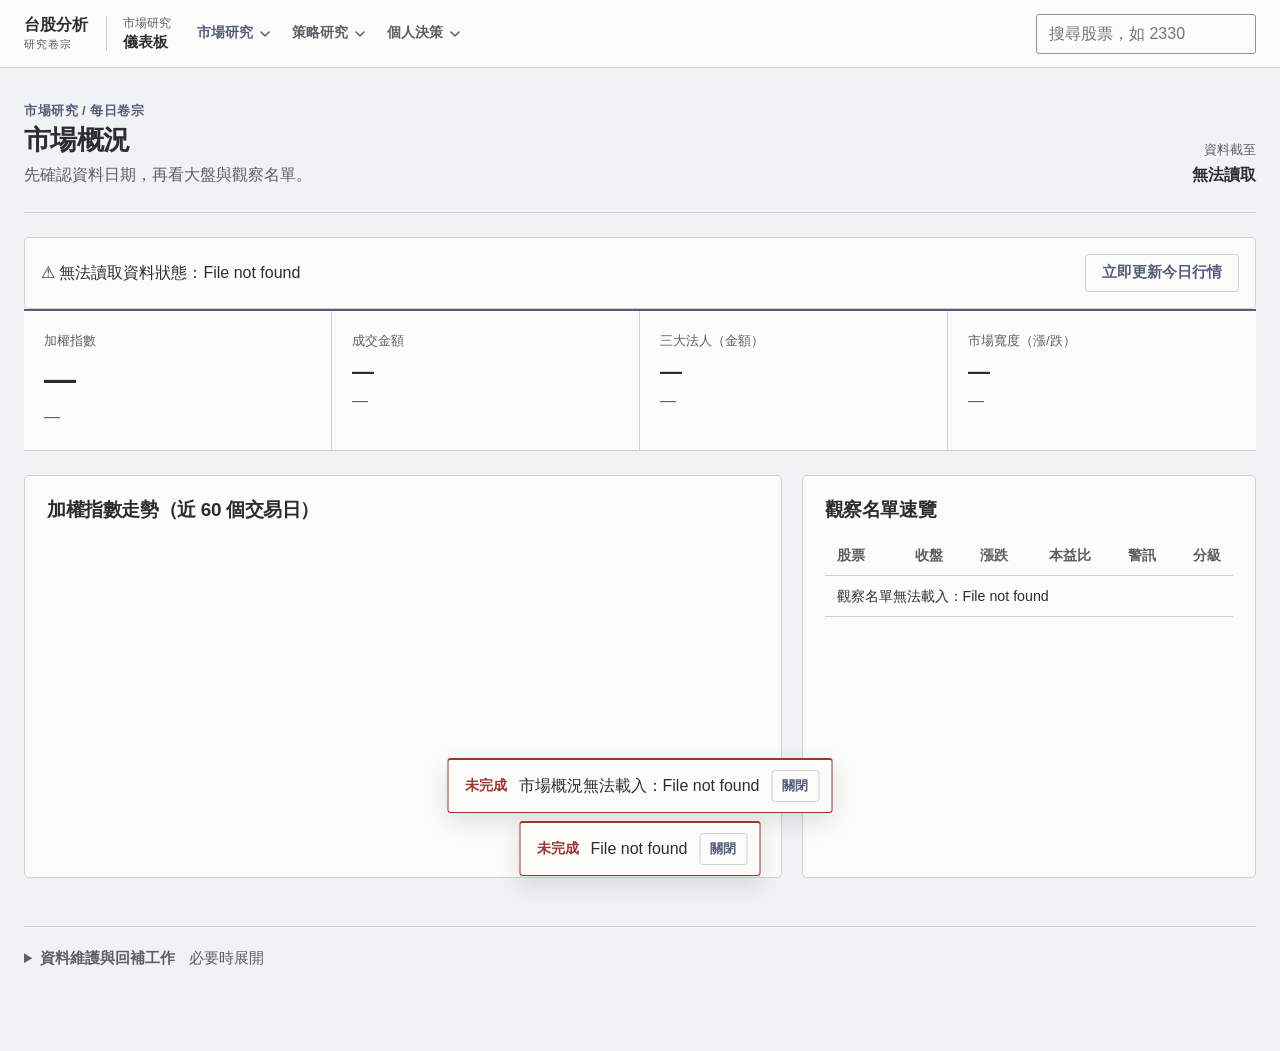
==== commit b0584f0b: "更新ui/ux使用介面" ====
--- a/web/index.html
+++ b/web/index.html
@@ -136,7 +136,7 @@
     await api("/api/admin/update-daily", { method: "POST", body: {} });
     toast("已更新今日行情");
     loadDashboard(); loadStatus(); loadFreshness();
-  } catch (err) { toast("失敗：" + err.message); }
+  } catch (err) { toastError("今日行情未更新：" + err.message); }
   e.target.disabled = false;
   loadFreshness();
 });
@@ -211,24 +211,34 @@
     `股票 ${s.stocks} 檔｜行情 ${s.quote_days} 天（至 ${s.latest_date || "—"}）｜月營收 ${s.revenue_months} 個月｜深度資料 ${s.deep_stocks} 檔`;
 }
 
-function bindAdmin(id, path, body, confirmMsg) {
+function bindAdmin(id, path, body, done) {
   document.getElementById(id).addEventListener("click", async e => {
     const btn = e.target;
     btn.disabled = true;
     try {
       const r = await api(path, { method: "POST", body: body || {} });
-      toast(r.note || "完成：" + JSON.stringify(r).slice(0, 120));
+      toast(r.note || done(r), 4000);
       loadStatus(); loadDashboard(); loadFreshness();
-    } catch (err) { toast("失敗：" + err.message); }
+    } catch (err) { toastError(`${btn.textContent}未完成：${err.message}`); }
     btn.disabled = false;
   });
 }
-bindAdmin("btn-sync", "/api/admin/sync-stocks");
-bindAdmin("btn-daily", "/api/admin/update-daily");
-bindAdmin("btn-backfill", "/api/admin/backfill", { days: 180 });
-bindAdmin("btn-revenue", "/api/admin/fetch-revenue", { months: 13 });
-
-loadDashboard(); loadWatchlist(); loadStatus(); loadFreshness();
+bindAdmin("btn-sync", "/api/admin/sync-stocks", null,
+  r => typeof r.synced === "number" ? `股票清單已同步（${fmt.int(r.synced)} 檔）` : "股票清單已同步");
+bindAdmin("btn-daily", "/api/admin/update-daily", null, () => "今日行情更新已執行，結果見上方資料狀態");
+bindAdmin("btn-backfill", "/api/admin/backfill", { days: 180 }, () => "歷史回填已在背景執行");
+bindAdmin("btn-revenue", "/api/admin/fetch-revenue", { months: 13 },
+  r => `近 ${r.months ?? 13} 個月營收已在背景抓取`);
+
+loadDashboard().catch(err => {
+  document.getElementById("dashboard-asof").textContent = "無法讀取";
+  toastError("市場概況無法載入：" + err.message);
+});
+loadWatchlist().catch(err => {
+  document.querySelector("#watch-table tbody").innerHTML =
+    `<tr><td colspan="6" class="l" role="alert">觀察名單無法載入：${escapeHtml(err.message)}</td></tr>`;
+});
+loadStatus(); loadFreshness();
 </script>
 </body>
 </html>
--- a/web/css/app.css
+++ b/web/css/app.css
@@ -868,13 +868,17 @@
 .nav-current { display: grid; flex: 0 0 auto; color: var(--text-secondary); font-size: .78rem; line-height: 1.2; border-left: 1px solid var(--rule); padding-left: 16px; }
 .nav-current strong { color: var(--text-primary); font-size: .91rem; margin-top: 3px; }
 .nav-current > span { display: none; }
-.nav-groups { display: flex; gap: 14px; align-items: center; min-width: 0; }
-.nav-group { position: relative; }
-.nav-group summary { list-style: none; white-space: nowrap; padding: 7px 4px; cursor: pointer; color: var(--text-secondary); font-weight: 600; font-size: .85rem; }
-.nav-group summary::-webkit-details-marker { display: none; }
-.nav-group summary::after { content: '⌄'; margin-left: 5px; }
-.nav-group:has(.active) summary { color: var(--action); }
-.nav-items { position: absolute; top: 100%; left: 0; min-width: 200px; display: grid; padding: 6px; background: var(--paper); border: 1px solid var(--rule); box-shadow: 0 10px 24px #24303922; z-index: 60; }
+.nav-groups { display: flex; gap: 6px; align-self: stretch; min-width: 0; }
+.nav-group { position: relative; display: flex; align-items: center; }
+nav.topbar .nav-trigger { background: none; border: 0; min-height: 36px; padding: 7px 8px; gap: 7px; white-space: nowrap; color: var(--text-secondary); font-weight: 600; font-size: .85rem; border-radius: var(--r-sm); }
+nav.topbar .nav-trigger:hover, nav.topbar .nav-trigger[aria-expanded="true"] { background: var(--inset); color: var(--text-primary); }
+nav.topbar .nav-group:has(.active) .nav-trigger { color: var(--action); }
+.nav-caret { flex: 0 0 auto; transition: transform .16s cubic-bezier(.2,.8,.2,1); }
+.nav-trigger[aria-expanded="true"] .nav-caret { transform: rotate(180deg); }
+/* 面板貼齊導覽列下緣（10px 為列的下內距、1px 為底線）；::before 補上中間空隙，滑鼠移過去不會掉出選單。 */
+.nav-items { position: absolute; top: calc(100% + 11px); left: 0; min-width: 200px; display: grid; padding: 6px; background: var(--paper); border: 1px solid var(--rule); border-radius: var(--r-sm); box-shadow: 0 10px 24px #24303922; z-index: 60; animation: nav-pop .14s cubic-bezier(.2,.8,.2,1); }
+.nav-items::before { content: ""; position: absolute; left: 0; right: 0; top: -12px; height: 12px; }
+@keyframes nav-pop { from { opacity: 0; transform: translateY(-4px); } }
 nav.topbar a.navlink, nav.topbar .navlink { padding: 7px 10px; border-radius: var(--r-sm); white-space: nowrap; color: var(--text-primary); font-size: .88rem; }
 nav.topbar a.navlink.active, nav.topbar .navlink.active { background: var(--inset); color: var(--action); font-weight: 700; }
 .searchbox { min-width: 150px; }
@@ -883,12 +887,13 @@
 @media (max-width: 760px) {
   nav.topbar { padding: 10px 16px; gap: 10px; }
   .nav-current { margin-left: auto; }
-  .nav-groups { order: 3; width: 100%; justify-content: space-between; gap: 4px; }
-  .nav-group summary { padding: 8px 4px; }
-  .nav-items { min-width: 190px; }
-  .nav-group[open] .nav-items { position: static; box-shadow: none; min-width: 0; width: 100%; }
-  .nav-group[open] { flex: 1; }
-  .nav-group:last-child .nav-items { right: 0; left: auto; }
+  nav.topbar { position: static; }
+  .nav-groups { order: 3; width: 100%; position: relative; align-self: auto; gap: 4px; }
+  .nav-group { position: static; }
+  nav.topbar .nav-trigger { min-height: 44px; padding: 8px 10px; }
+  .nav-items { left: 0; right: 0; top: calc(100% + 4px); min-width: 0; }
+  .nav-items::before { display: none; }
+  nav.topbar .nav-items .navlink { padding: 11px 12px; }
   .searchbox { order: 4; width: 100%; margin: 0; }
   .searchbox input { width: 100%; }
   main { padding: 24px 16px 56px; }
@@ -1013,7 +1018,6 @@
 #stale-banner .spacer { display: none; }
 #stale-banner .warn { color: var(--status-caution); font-size: .9rem; }
 @media (max-width: 600px) { #stale-banner .flex { grid-template-columns: 1fr; } #stale-banner button { justify-self: start; } }
-@media (max-width: 760px) { .nav-groups { flex-wrap: wrap; justify-content: flex-start; column-gap: 16px; } }
 .fin-evidence li, .fin-evidence p, .fin-assumption p { overflow-wrap: anywhere; }
 .field-label { display: block; color: var(--text-primary); font-size: .88rem; font-weight: 550; margin: 10px 0 4px; }
 nav.topbar .searchbox input:focus-visible, .search-results a:focus-visible, button:focus-visible, .btn:focus-visible, a:focus-visible, input:focus-visible, select:focus-visible, textarea:focus-visible, summary:focus-visible { outline: 3px solid var(--focus); outline-offset: 2px; }
@@ -1106,3 +1110,34 @@
   .screen-filter .cols-4 { gap: 8px; }
   .screen-checks { display: grid; grid-template-columns: 1fr; }
 }
+
+/* 訊息堆疊：成功訊息短暫出現；失敗訊息留到使用者關閉。 */
+.toast-stack { position: fixed; left: 50%; bottom: 24px; transform: translateX(-50%); z-index: 100; display: grid; gap: 8px; justify-items: center; width: max-content; max-width: min(560px, calc(100vw - 32px)); }
+.toast-stack .toast { position: static; transform: none; }
+.toast.error { display: grid; grid-template-columns: auto minmax(0,1fr) auto; gap: 12px; align-items: center; background: var(--paper); color: var(--text-primary); border: 1px solid var(--status-critical); border-top-width: 2px; border-radius: var(--r-sm); padding: 10px 12px 10px 16px; text-align: left; }
+.toast.error strong { color: var(--status-critical); font-size: .85rem; white-space: nowrap; }
+.toast.error span { overflow-wrap: anywhere; line-height: 1.5; }
+.inline-error { display: flex; flex-wrap: wrap; align-items: center; gap: 8px 12px; margin: 6px 0; color: var(--status-critical); }
+
+/* 個股頁結論列：圖表之前先回答「系統怎麼看、我評了沒、風險在哪」，點擊跳到對應區塊。 */
+.stock-verdict { display: grid; grid-template-columns: repeat(3,minmax(0,1fr)); background: var(--paper); border: 1px solid var(--rule); border-top: 2px solid var(--evidence-primary); margin-top: 20px; }
+.stock-verdict a { display: grid; gap: 3px; padding: 13px 16px; border-right: 1px solid var(--rule); color: var(--text-primary); min-width: 0; }
+.stock-verdict a:last-child { border-right: 0; }
+.stock-verdict a:hover { background: var(--inset); text-decoration: none; }
+.stock-verdict span { color: var(--text-secondary); font-size: .82rem; }
+.stock-verdict strong { font-size: 1rem; font-variant-numeric: tabular-nums; overflow-wrap: anywhere; }
+.stock-verdict strong.caution { color: var(--status-caution); }
+.stock-research > .card { scroll-margin-top: 84px; }
+.chart-hint { color: var(--text-secondary); font-size: .82rem; margin: 6px 0 0; }
+@media (max-width: 600px) {
+  .stock-verdict { grid-template-columns: 1fr; }
+  .stock-verdict a { border-right: 0; border-bottom: 1px solid var(--rule); grid-template-columns: auto 1fr; align-items: baseline; gap: 12px; }
+  .stock-verdict a:last-child { border-bottom: 0; }
+  .stock-verdict strong { text-align: right; }
+  .stock-research > .card { scroll-margin-top: 16px; }
+}
+
+/* 樣本外驗證頁的小標籤改為中文後，10px 等寬字太小：改用內文字體與 12px。 */
+.wf-train > span, .wf-test > span, .wf-freeze strong, .wf-badge, .severity-label, .wf-fold-head > div:first-child > span {
+  font-family: inherit; font-size: .75rem; letter-spacing: 0; text-transform: none; }
+.wf-summary-grid small, .wf-pair > span, .wf-pair small, .wf-secondary-metrics dt { font-size: .75rem; }
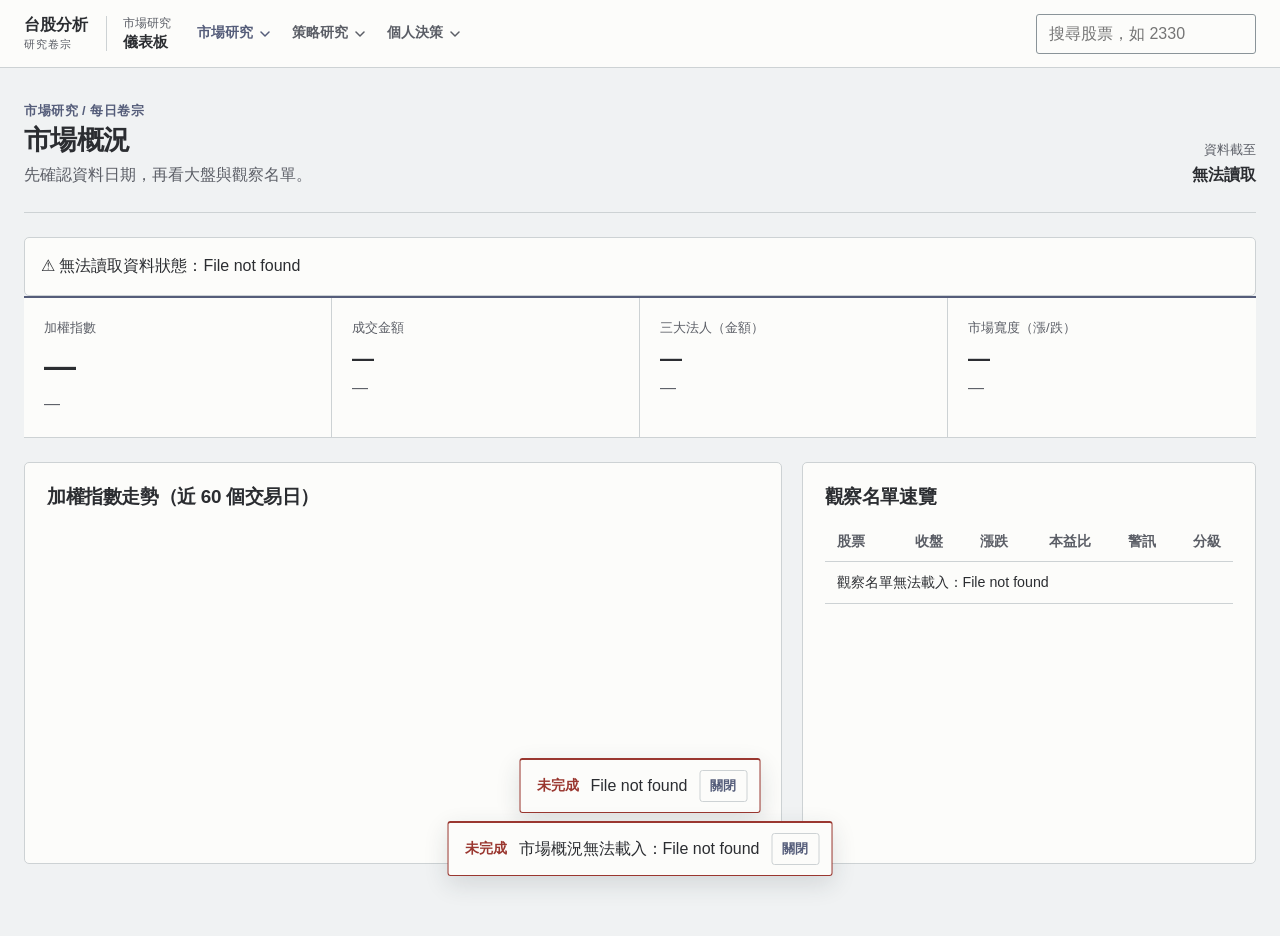
==== commit 83960d5f: "feat: add invitation-only accounts and private data ownership" ====
--- a/web/index.html
+++ b/web/index.html
@@ -16,7 +16,7 @@
     <div class="flex">
       <span><span id="stale-icon">⚠</span> <span id="stale-text"></span></span>
       <span class="spacer"></span>
-      <button id="btn-stale-update" class="ghost">立即更新今日行情</button>
+      <button id="btn-stale-update" class="ghost" data-admin hidden>立即更新今日行情</button>
     </div>
   </div>
 
@@ -43,7 +43,7 @@
     </div>
   </div>
 
-  <details class="dashboard-maintenance mt"><summary>資料維護與回補工作 <span id="maintenance-status" class="muted">必要時展開</span></summary><div class="card">
+  <details class="dashboard-maintenance mt" data-admin hidden><summary>資料維護與回補工作 <span id="maintenance-status" class="muted">必要時展開</span></summary><div class="card">
     <h2>資料維護</h2>
     <div class="flex">
       <button id="btn-sync" class="ghost">同步股票清單</button>
@@ -120,7 +120,8 @@
 
 async function loadFreshness() {
   try {
-    const s = await api("/api/admin/data-freshness");
+    const user = await window.accountReady;
+    const s = await api(user.role === 'admin' ? '/api/admin/data-freshness' : '/api/market/freshness');
     renderFreshness(s);
     return s;
   } catch (err) {
@@ -206,6 +207,7 @@
 }
 
 async function loadStatus() {
+  if ((await window.accountReady).role !== 'admin') return;
   const s = await api("/api/admin/status");
   document.getElementById("db-status").textContent =
     `股票 ${s.stocks} 檔｜行情 ${s.quote_days} 天（至 ${s.latest_date || "—"}）｜月營收 ${s.revenue_months} 個月｜深度資料 ${s.deep_stocks} 檔`;
--- a/web/css/app.css
+++ b/web/css/app.css
@@ -15,6 +15,8 @@
   --r-sm: 3px; --r-md: 5px; --r-lg: 7px;
   --font-mono: "SFMono-Regular", Consolas, "Liberation Mono", monospace;
 }
+[data-admin][hidden] { display: none !important; }
+.topbar .account-nav { margin-left: 8px; color: var(--muted); white-space: nowrap; }
 * { box-sizing: border-box; }
 html, body { margin: 0; padding: 0; background: var(--bg); color: var(--text);
   font-family: "PingFang TC", "Noto Sans TC", "Microsoft JhengHei", sans-serif;
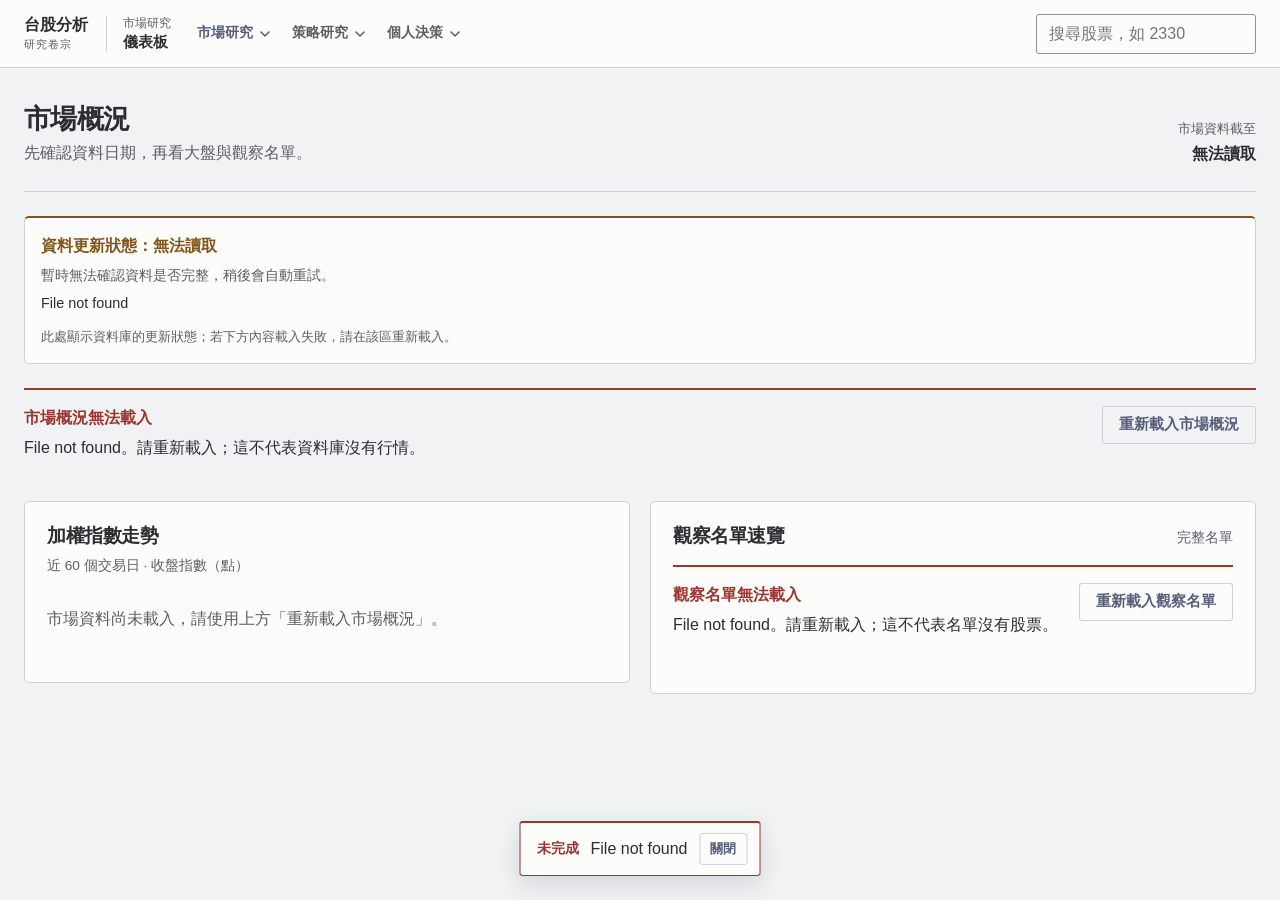
==== commit 1db91e7b: "Improve research journal and stock evidence interfaces" ====
--- a/web/index.html
+++ b/web/index.html
@@ -10,40 +10,64 @@
 </head>
 <body>
 <main class="dashboard-main">
-  <header class="desk-page-head"><div><p class="desk-kicker">市場研究 / 每日卷宗</p><h1>市場概況</h1><p class="muted">先確認資料日期，再看大盤與觀察名單。</p></div><div class="desk-asof">資料截至 <strong id="dashboard-asof">讀取中…</strong></div></header>
-
-  <div class="card mt" id="stale-banner" style="display:none">
-    <div class="flex">
-      <span><span id="stale-icon">⚠</span> <span id="stale-text"></span></span>
-      <span class="spacer"></span>
+  <header class="desk-page-head"><div><h1 id="market-heading" tabindex="-1">市場概況</h1><p class="muted">先確認資料日期，再看大盤與觀察名單。</p></div><div class="desk-asof">市場資料截至 <strong id="dashboard-asof">讀取中…</strong></div></header>
+
+  <section class="card" id="stale-banner" aria-label="資料更新狀態" hidden>
+    <div class="freshness-layout">
+      <div role="status" aria-live="polite" aria-atomic="true">
+        <strong id="stale-title"></strong>
+        <p id="stale-text" class="muted"></p>
+        <p id="stale-detail" hidden></p>
+      </div>
       <button id="btn-stale-update" class="ghost" data-admin hidden>立即更新今日行情</button>
     </div>
+    <p class="freshness-note muted">此處顯示資料庫的更新狀態；若下方內容載入失敗，請在該區重新載入。</p>
+  </section>
+
+  <div id="market-error" class="dashboard-error" hidden>
+    <div role="alert"><strong>市場概況無法載入</strong><p id="market-error-text"></p></div>
+    <button id="market-retry" class="ghost" type="button">重新載入市場概況</button>
   </div>
 
   <section class="dashboard-context" aria-label="市場資料摘要"><div class="grid cols-4" id="stat-cards">
     <div class="card"><div class="k">加權指數</div><div class="v" id="taiex">—</div><div id="taiex-chg" class="muted">—</div></div>
     <div class="card"><div class="k">成交金額</div><div class="v" id="amount">—</div><div class="muted" id="latest-date">—</div></div>
-    <div class="card"><div class="k">三大法人（金額）</div><div class="v" id="insti-amt">—</div><div class="muted" id="insti-detail">—</div></div>
+    <div class="card"><div class="k">三大法人淨買賣超</div><div class="v" id="insti-amt">—</div><div class="muted" id="insti-detail">—</div></div>
     <div class="card"><div class="k">市場寬度（漲/跌）</div><div class="v" id="breadth">—</div><div class="muted" id="breadth-total">—</div></div>
   </div></section>
 
   <div class="grid cols-2 mt">
     <div class="card">
-      <h2>加權指數走勢（近 60 個交易日）</h2>
-      <div id="taiex-chart" class="chart"></div>
+      <h2>加權指數走勢</h2>
+      <p class="dashboard-chart-period muted">近 60 個交易日 · 收盤指數（點）</p>
+      <div id="chart-state" class="dashboard-empty" role="status"><p id="chart-state-text">正在載入市場資料…</p><button id="chart-maintenance" class="ghost" type="button" hidden>前往資料維護</button></div>
+      <div id="taiex-chart" class="chart" aria-hidden="true" hidden></div>
+      <p id="chart-description" class="dashboard-chart-description" hidden></p>
+      <details id="chart-data" class="dashboard-chart-data" hidden>
+        <summary>查看歷史數值</summary>
+        <div class="scroll-x history-values" tabindex="0" role="region" aria-label="加權指數歷史數值">
+          <table class="data"><caption>目前圖表的歷史收盤資料</caption><thead><tr><th scope="col">日期</th><th scope="col">收盤指數（點）</th></tr></thead><tbody id="chart-data-rows"></tbody></table>
+        </div>
+      </details>
     </div>
     <div class="card">
-      <h2>觀察名單速覽</h2>
+      <div class="dashboard-panel-head"><h2 id="watch-heading" tabindex="-1">觀察名單速覽</h2><a href="watchlist.html">完整名單</a></div>
+      <div id="watch-error" class="dashboard-error" hidden>
+        <div role="alert"><strong>觀察名單無法載入</strong><p id="watch-error-text"></p></div>
+        <button id="watch-retry" class="ghost" type="button">重新載入觀察名單</button>
+      </div>
+      <div id="watch-empty" class="dashboard-empty" hidden><p>觀察名單尚無股票。搜尋股票後，可在個股頁加入名單。</p><button id="watch-search" class="ghost" type="button">搜尋股票</button></div>
       <div class="scroll-x">
         <table class="data" id="watch-table">
-          <thead><tr><th class="l">股票</th><th>收盤</th><th>漲跌</th><th>本益比</th><th>警訊</th><th>分級</th></tr></thead>
+          <thead><tr><th scope="col" class="l">股票</th><th scope="col">分級</th><th scope="col">警訊</th><th scope="col">收盤</th><th scope="col" class="watch-detail">漲跌</th><th scope="col" class="watch-detail">本益比</th></tr></thead>
           <tbody><tr><td colspan="6" class="muted l">載入中…</td></tr></tbody>
         </table>
       </div>
+      <p class="watch-mobile-note muted">漲跌與本益比請見「完整名單」。</p>
     </div>
   </div>
 
-  <details class="dashboard-maintenance mt" data-admin hidden><summary>資料維護與回補工作 <span id="maintenance-status" class="muted">必要時展開</span></summary><div class="card">
+  <details id="dashboard-maintenance" class="dashboard-maintenance mt" data-admin hidden><summary>資料維護與回補工作 <span id="maintenance-status" class="muted">必要時展開</span></summary><div class="card">
     <h2>資料維護</h2>
     <div class="flex">
       <button id="btn-sync" class="ghost">同步股票清單</button>
@@ -90,29 +114,27 @@
   fresh: "已同步", partial: "部分資料未完成", stale: "待更新",
   failed: "更新失敗", unknown: "無法確認（資料源異常）",
 };
-const FRESHNESS_ICON = { fresh: "✓", partial: "◐", stale: "⏳", failed: "✕", unknown: "?" };
-
 function renderFreshness(s) {
   const banner = document.getElementById("stale-banner");
   const running = s.current_status === "running";
   const state = running ? "running" : s.freshness;
-  const label = running ? "更新中…" : (FRESHNESS_LABEL[s.freshness] || s.freshness);
-  document.getElementById("stale-icon").textContent = running ? "…" : (FRESHNESS_ICON[s.freshness] || "?");
-  let detail = `資料截至 ${s.latest_completed_quote_date || "無"}｜最新交易日 ${s.expected_trading_day || "無法確認"}｜狀態：${label}`;
-  if (s.freshness === "partial" && !running) detail += "（部分資料集尚未完整，稍後會自動重試）";
-  if (s.freshness === "failed") detail += s.latest_error ? `｜最後錯誤：${s.latest_error.slice(0, 160)}` : "";
-  if (s.pending_missing_dates && s.pending_missing_dates.length) {
-    detail += `｜待補交易日：${s.pending_missing_dates.slice(0, 5).join("、")}` +
+  const label = running ? "更新中…" : (FRESHNESS_LABEL[s.freshness] || "無法確認");
+  banner.dataset.state = state;
+  document.getElementById("stale-title").textContent = `資料更新狀態：${label}`;
+  document.getElementById("stale-text").textContent =
+    `資料庫行情截至 ${s.latest_completed_quote_date || "尚無資料"} · 最新交易日 ${s.expected_trading_day || "無法確認"}`;
+  const details = [];
+  if (s.freshness === "partial") details.push("部分資料集尚未完整。" + (running ? "正在補齊，完成前請留意缺漏。" : "稍後會自動重試，完成前請留意缺漏。"));
+  if (s.freshness === "failed" && s.latest_error) details.push(`最後錯誤：${s.latest_error.slice(0, 160)}`);
+  if (s.pending_missing_dates?.length) {
+    details.push(`待補交易日：${s.pending_missing_dates.slice(0, 5).join("、")}` +
       (s.pending_missing_dates.length > 5 ? ` 等 ${s.pending_missing_dates.length} 天` : "") +
-      (s.pending_missing_dates_source === "weekday_estimate" ? "（未執行過 Strategy Lab 交易日曆回補，以平日粗估，可能含國定假日）" : "");
-  }
-  document.getElementById("stale-text").textContent = detail;
-  const colors = { fresh: "var(--success)", partial: "var(--warn)", stale: "var(--warn)",
-    failed: "var(--danger)", unknown: "var(--warn)", running: "var(--accent)" };
-  banner.style.borderTopColor = colors[state] || "var(--warn)";
-  banner.style.borderTopWidth = "2px";
-  // fresh 且非 running 時仍保留 banner（顯示「已同步」），不隱藏——stale/partial/failed 不會被 auto-refresh 蓋掉。
-  banner.style.display = "";
+      (s.pending_missing_dates_source === "weekday_estimate" ? "（尚無研究用交易日曆，依平日粗估，可能含國定假日）" : ""));
+  }
+  const detail = document.getElementById("stale-detail");
+  detail.textContent = details.join(" ");
+  detail.hidden = !details.length;
+  banner.hidden = false;
   const btn = document.getElementById("btn-stale-update");
   btn.disabled = running;
   btn.textContent = running ? "更新中…" : "立即更新今日行情";
@@ -125,8 +147,13 @@
     renderFreshness(s);
     return s;
   } catch (err) {
-    document.getElementById("stale-text").textContent = "無法讀取資料狀態：" + err.message;
-    document.getElementById("stale-banner").style.display = "";
+    const banner = document.getElementById("stale-banner");
+    banner.dataset.state = "unknown";
+    document.getElementById("stale-title").textContent = "資料更新狀態：無法讀取";
+    document.getElementById("stale-text").textContent = "暫時無法確認資料是否完整，稍後會自動重試。";
+    document.getElementById("stale-detail").textContent = err.message;
+    document.getElementById("stale-detail").hidden = false;
+    banner.hidden = false;
     return null;
   }
 }
@@ -145,19 +172,26 @@
 // 更新中或資料落後時較常輪詢，已同步時降頻——不用使用者緊盯畫面。
 setInterval(() => { if (!document.hidden) loadFreshness(); }, 20000);
 
-async function loadDashboard() {
-  const d = await api("/api/market/dashboard");
+let dashboardLoading = false, watchlistLoading = false;
+let dashboardLoaded = false, watchlistLoaded = false, dashboardChart;
+
+async function renderDashboard(d) {
   const L = d.latest;
+  // A successful empty/partial response must not retain values from a previous load.
+  for (const id of ["taiex", "taiex-chg", "amount", "latest-date", "insti-amt", "insti-detail", "breadth", "breadth-total"])
+    document.getElementById(id).textContent = "—";
+  document.getElementById("taiex-chg").className = "muted";
+  document.getElementById("insti-amt").className = "v";
+  document.getElementById("dashboard-asof").textContent = L ? `${L.date} 收盤` : "尚無市場資料";
   if (L) {
-    document.getElementById("dashboard-asof").textContent = `${L.date} 收盤`;
     document.getElementById("taiex").textContent = fmt.num(L.taiex_close, 2);
     const chg = document.getElementById("taiex-chg");
     chg.textContent = `${fmt.sign(L.taiex_change)} (${fmt.signPct(L.taiex_change_pct)})`;
     chg.className = fmt.cls(L.taiex_change);
-    document.getElementById("amount").textContent = L.total_amount ? fmt.yi(L.total_amount) : "—";
+    document.getElementById("amount").textContent = fmt.yi(L.total_amount);
     document.getElementById("latest-date").textContent = L.date;
     const f = L.foreign_net_amt, t = L.trust_net_amt, dl = L.dealer_net_amt;
-    if (f != null || t != null) {
+    if (f != null || t != null || dl != null) {
       const total = (f || 0) + (t || 0) + (dl || 0);
       const el = document.getElementById("insti-amt");
       el.textContent = fmt.yi(total);
@@ -166,45 +200,126 @@
         `外資 ${fmt.yi(f)}｜投信 ${fmt.yi(t)}｜自營 ${fmt.yi(dl)}`;
     }
   }
-  else document.getElementById("dashboard-asof").textContent = "尚無市場資料";
   if (d.breadth && d.breadth.total) {
     document.getElementById("breadth").innerHTML =
-      `<span class="up">${d.breadth.up}</span> / <span class="down">${d.breadth.down}</span>`;
-    document.getElementById("breadth-total").textContent = `共 ${d.breadth.total} 檔有報價`;
-  }
-  if (d.history && d.history.length > 1) {
-    const chart = makeChart("taiex-chart");
-    chart.setOption(baseOption({
-      xAxis: { type: "category", data: d.history.map(r => r.date), ...axisStyle() },
+      `<span class="up">${fmt.int(d.breadth.up)}</span> / <span class="down">${fmt.int(d.breadth.down)}</span>`;
+    document.getElementById("breadth-total").textContent = `共 ${fmt.int(d.breadth.total)} 檔有報價`;
+  }
+  const history = d.history || [];
+  const points = history.filter(r => r.taiex_close != null && Number.isFinite(Number(r.taiex_close)));
+  const chart = document.getElementById("taiex-chart");
+  const state = document.getElementById("chart-state");
+  const description = document.getElementById("chart-description");
+  chart.hidden = points.length < 2;
+  state.hidden = points.length >= 2;
+  description.hidden = !points.length;
+  document.getElementById("chart-data").hidden = !history.length;
+  document.getElementById("chart-maintenance").hidden = true;
+  document.getElementById("chart-data-rows").innerHTML = history.map(r =>
+    `<tr><th scope="row">${escapeHtml(r.date)}</th><td>${fmt.num(r.taiex_close, 2)}</td></tr>`).join("");
+  if (points.length) {
+    const first = points[0], last = points[points.length - 1];
+    description.textContent = points.length === 1
+      ? `${first.date} 收盤 ${fmt.num(first.taiex_close, 2)} 點，目前僅有 1 筆有效收盤資料。`
+      : `${first.date} 至 ${last.date}，共 ${points.length} 筆有效收盤資料。由 ${fmt.num(first.taiex_close, 2)} 點至 ${fmt.num(last.taiex_close, 2)} 點，區間變動 ${fmt.sign(last.taiex_close - first.taiex_close)} 點。`;
+    if (points.length !== history.length) description.textContent += ` 另有 ${history.length - points.length} 筆缺少有效指數，詳見歷史數值。`;
+  }
+  if (points.length >= 2) {
+    dashboardChart ||= makeChart("taiex-chart");
+    dashboardChart.setOption(baseOption({
+      xAxis: { type: "category", data: history.map(r => r.date), ...axisStyle() },
       yAxis: { type: "value", scale: true, ...axisStyle() },
-      series: [{ type: "line", data: d.history.map(r => r.taiex_close),
+      series: [{ type: "line", data: history.map(r => r.taiex_close),
                  showSymbol: false, lineStyle: { color: CHART_THEME.ACCENT, width: 2 },
                  areaStyle: { color: CHART_THEME.ACCENT, opacity: .12 } }],
-    }));
+    }), true);
+    dashboardChart.resize();
   } else {
-    document.getElementById("taiex-chart").innerHTML =
-      '<p class="muted">尚無歷史資料 — 請先執行下方「回填 180 天歷史」。</p>';
+    const user = await window.accountReady;
+    const admin = user.role === "admin";
+    document.getElementById("chart-state-text").textContent =
+      (points.length ? "歷史資料不足，尚無法顯示走勢。" : "尚無可顯示的歷史收盤資料。") +
+      (admin ? "請到資料維護確認資料並回填歷史。" : "共享市場資料需由管理員準備，請聯絡邀請你的管理員；你仍可搜尋股票或查看觀察名單。");
+    document.getElementById("chart-maintenance").hidden = !admin;
+  }
+}
+
+async function loadDashboard() {
+  if (dashboardLoading) return;
+  dashboardLoading = true;
+  const retry = document.getElementById("market-retry");
+  const returnFocus = document.activeElement === retry;
+  retry.disabled = true;
+  retry.textContent = "正在重新載入…";
+  try {
+    const d = await api("/api/market/dashboard");
+    await renderDashboard(d);
+    dashboardLoaded = true;
+    document.getElementById("market-error").hidden = true;
+    document.querySelector(".dashboard-context").hidden = false;
+    if (returnFocus) document.getElementById("market-heading").focus();
+  } catch (err) {
+    document.getElementById("market-error-text").textContent =
+      `${err.message}。${dashboardLoaded ? "下方保留上次載入成功的資料，尚未確認是否有更新。" : "請重新載入；這不代表資料庫沒有行情。"}`;
+    document.getElementById("market-error").hidden = false;
+    if (!dashboardLoaded) {
+      document.getElementById("dashboard-asof").textContent = "無法讀取";
+      document.querySelector(".dashboard-context").hidden = true;
+      document.getElementById("chart-state-text").textContent = "市場資料尚未載入，請使用上方「重新載入市場概況」。";
+    }
+  } finally {
+    dashboardLoading = false;
+    retry.disabled = false;
+    retry.textContent = "重新載入市場概況";
   }
 }
 
 async function loadWatchlist() {
-  const rows = await api("/api/watchlist");
-  const tierLabel = { research: "研究中", waiting: "等買點", holding: "持有中" };
-  const tbody = document.querySelector("#watch-table tbody");
-  if (!rows.length) {
-    tbody.innerHTML = '<tr><td colspan="6" class="muted l">觀察名單是空的 — 用右上角搜尋加入個股。</td></tr>';
-    return;
-  }
-  tbody.innerHTML = rows.map(r => `
-    <tr>
-      <td class="l"><a href="stock.html?id=${r.stock_id}">${r.stock_id} ${r.name}</a></td>
-      <td>${fmt.num(r.close)}</td>
-      <td class="${fmt.cls(r.change)}">${fmt.sign(r.change)}</td>
-      <td>${fmt.num(r.pe, 1)}</td>
-      <td>${r.alerts.length ? `<span class="badge warn">${r.alerts.length} 項</span>` : '<span class="muted">—</span>'}</td>
-      <td><span class="badge tier">${tierLabel[r.tier] || r.tier}</span></td>
-    </tr>`).join("");
-}
+  if (watchlistLoading) return;
+  watchlistLoading = true;
+  const retry = document.getElementById("watch-retry");
+  const returnFocus = document.activeElement === retry;
+  retry.disabled = true;
+  retry.textContent = "正在重新載入…";
+  try {
+    const rows = await api("/api/watchlist");
+    const tierLabel = { research: "研究中", waiting: "等買點", holding: "持有中" };
+    document.querySelector("#watch-table tbody").innerHTML = rows.map(r => `
+      <tr>
+        <td class="l"><a href="stock.html?id=${encodeURIComponent(r.stock_id)}"><span class="watch-stock-id">${escapeHtml(r.stock_id)}</span><span class="watch-stock-name">${escapeHtml(r.name)}</span></a></td>
+        <td><span class="badge tier">${escapeHtml(tierLabel[r.tier] || r.tier)}</span></td>
+        <td>${r.alerts.length ? `<a class="badge warn" href="stock.html?id=${encodeURIComponent(r.stock_id)}#stock-risk" aria-label="查看 ${escapeHtml(r.name)} 的 ${r.alerts.length} 項警訊">${r.alerts.length} 項</a>` : '<span class="muted">—</span>'}</td>
+        <td>${fmt.num(r.close)}</td>
+        <td class="watch-detail ${fmt.cls(r.change)}">${fmt.sign(r.change)}</td>
+        <td class="watch-detail">${fmt.num(r.pe, 1)}</td>
+      </tr>`).join("");
+    document.getElementById("watch-table").hidden = !rows.length;
+    document.getElementById("watch-empty").hidden = !!rows.length;
+    document.getElementById("watch-error").hidden = true;
+    watchlistLoaded = true;
+    if (returnFocus) document.getElementById("watch-heading").focus();
+  } catch (err) {
+    document.getElementById("watch-error-text").textContent =
+      `${err.message}。${watchlistLoaded ? "下方保留上次載入成功的名單。" : "請重新載入；這不代表名單沒有股票。"}`;
+    document.getElementById("watch-error").hidden = false;
+    if (!watchlistLoaded) document.getElementById("watch-table").hidden = true;
+  } finally {
+    watchlistLoading = false;
+    retry.disabled = false;
+    retry.textContent = "重新載入觀察名單";
+  }
+}
+
+document.getElementById("market-retry").addEventListener("click", loadDashboard);
+document.getElementById("watch-retry").addEventListener("click", loadWatchlist);
+document.getElementById("watch-search").addEventListener("click", () => document.getElementById("global-search").focus());
+document.getElementById("chart-maintenance").addEventListener("click", () => {
+  const maintenance = document.getElementById("dashboard-maintenance");
+  if (maintenance.hidden) return;
+  maintenance.open = true;
+  maintenance.querySelector("summary").focus();
+  maintenance.scrollIntoView({ block: "start" });
+});
 
 async function loadStatus() {
   if ((await window.accountReady).role !== 'admin') return;
@@ -232,15 +347,7 @@
 bindAdmin("btn-revenue", "/api/admin/fetch-revenue", { months: 13 },
   r => `近 ${r.months ?? 13} 個月營收已在背景抓取`);
 
-loadDashboard().catch(err => {
-  document.getElementById("dashboard-asof").textContent = "無法讀取";
-  toastError("市場概況無法載入：" + err.message);
-});
-loadWatchlist().catch(err => {
-  document.querySelector("#watch-table tbody").innerHTML =
-    `<tr><td colspan="6" class="l" role="alert">觀察名單無法載入：${escapeHtml(err.message)}</td></tr>`;
-});
-loadStatus(); loadFreshness();
+loadDashboard(); loadWatchlist(); loadStatus(); loadFreshness();
 </script>
 </body>
 </html>
--- a/web/css/app.css
+++ b/web/css/app.css
@@ -16,7 +16,13 @@
   --font-mono: "SFMono-Regular", Consolas, "Liberation Mono", monospace;
 }
 [data-admin][hidden] { display: none !important; }
-.topbar .account-nav { margin-left: 8px; color: var(--muted); white-space: nowrap; }
+.topbar .account-nav { display: inline-flex; align-items: center; justify-content: center;
+  flex: 0 0 44px; width: 44px; height: 44px; margin-left: 8px;
+  color: var(--muted); border-radius: var(--r-md); }
+.topbar .account-nav:hover, .topbar .account-nav[aria-current="page"] {
+  color: var(--action); background: var(--inset); text-decoration: none; }
+.topbar .account-nav:active { color: var(--action-hover); }
+.topbar .account-nav svg { display: block; }
 * { box-sizing: border-box; }
 html, body { margin: 0; padding: 0; background: var(--bg); color: var(--text);
   font-family: "PingFang TC", "Noto Sans TC", "Microsoft JhengHei", sans-serif;
@@ -37,9 +43,7 @@
 .searchbox input:focus { border-color: var(--accent); }
 .search-results { position: absolute; top: 40px; right: 0; width: 320px;
   background: var(--panel2); border: 1px solid var(--border); border-radius: 10px;
-  max-height: 380px; overflow-y: auto; display: none; box-shadow: 0 8px 30px rgba(0,0,0,.5); }
-.search-results div { padding: 9px 14px; cursor: pointer; display: flex; gap: 10px; }
-.search-results div:hover { background: var(--panel); }
+  max-height: 380px; overflow-y: auto; box-shadow: 0 8px 30px rgba(0,0,0,.5); }
 .search-results .sid { color: var(--accent); font-weight: 600; min-width: 56px; }
 .search-results .mkt { margin-left: auto; color: var(--muted); font-size: 12px; }
 
@@ -860,7 +864,10 @@
 .toast { background: var(--text-primary); color: #fff; box-shadow: 0 8px 24px #24303924; }
 .search-results { box-shadow: 0 8px 24px #24303924; background: var(--paper); }
 .search-results a { display: flex; gap: 10px; align-items: center; padding: 9px 14px; color: var(--text-primary); }
-.search-results a:hover, .search-results a:focus-visible { background: var(--inset); text-decoration: none; }
+.search-results a:hover, .search-results a:focus-visible, .search-results a[aria-selected="true"] { background: var(--inset); text-decoration: none; }
+.search-results a[aria-selected="true"] { outline: 2px solid var(--focus); outline-offset: -2px; }
+.search-results .name, .search-results .mkt { min-width: 0; overflow-wrap: anywhere; }
+#search-feedback { margin: 0; padding: 12px 14px; color: var(--text-secondary); font-size: .88rem; }
 .sr-only { position: absolute; width: 1px; height: 1px; padding: 0; margin: -1px; overflow: hidden; clip: rect(0,0,0,0); white-space: nowrap; border: 0; }
 
 /* Three work groups, with a persistent location label at every width. */
@@ -915,8 +922,32 @@
 .dashboard-context .card { border: 0; border-right: 1px solid var(--rule); border-radius: 0; padding: 20px; }
 .dashboard-context .card:last-child { border-right: 0; }
 .dashboard-context .card:first-child .v { font-size: 2rem; }
-.dashboard-main > .grid.cols-2 { grid-template-columns: minmax(0,1.25fr) minmax(0,.75fr); }
+.dashboard-main > .grid.cols-2 { grid-template-columns: repeat(2,minmax(0,1fr)); align-items: start; }
 .dashboard-main > .grid.cols-2 > .card { padding: 22px; }
+.dashboard-panel-head { display: flex; flex-wrap: wrap; align-items: baseline; justify-content: space-between; gap: 8px 16px; margin-bottom: 16px; }
+.dashboard-panel-head h2 { margin: 0; }
+.dashboard-panel-head a { font-size: .88rem; white-space: nowrap; }
+.dashboard-chart-period { margin: -6px 0 12px; font-size: .85rem; }
+.dashboard-chart-description { font-size: .9rem; margin: 12px 0; }
+.dashboard-chart-data { border-top: 1px solid var(--rule); margin-top: 16px; padding-top: 8px; }
+.dashboard-chart-data summary { padding: 8px 0; cursor: pointer; color: var(--action); }
+.history-values { max-height: 320px; }
+.history-values th[scope="row"] { font-weight: 400; position: static; font-variant-numeric: tabular-nums; }
+.dashboard-error { display: flex; align-items: start; justify-content: space-between; flex-wrap: wrap; gap: 12px; border-top: 2px solid var(--status-critical); padding: 16px 0; margin: 16px 0; }
+.dashboard-error > div { flex: 1 1 240px; min-width: 0; }
+.dashboard-error strong { color: var(--status-critical); }
+.dashboard-error p { margin: 4px 0 0; overflow-wrap: anywhere; }
+.dashboard-empty { padding: 16px 0; }
+.dashboard-empty p { margin: 0 0 12px; color: var(--text-secondary); }
+.dashboard-main :where(button,summary,a) { scroll-margin-top: 100px; }
+.dashboard-main :where(h1,h2)[tabindex="-1"]:focus-visible { outline: 3px solid var(--focus); outline-offset: 4px; }
+#watch-table th, #watch-table td { padding: 10px 7px; }
+#watch-table .watch-stock-name { display: block; white-space: normal; overflow-wrap: anywhere; min-width: 4em; max-width: 8em; color: var(--text-primary); }
+.watch-stock-id { font-variant-numeric: tabular-nums; }
+.watch-mobile-note { display: none; font-size: .82rem; margin: 12px 0 0; }
+@media (min-width: 901px) and (max-width: 1100px) {
+  .dashboard-main > .grid.cols-2 { grid-template-columns: 1fr; }
+}
 .dashboard-maintenance { border-top: 1px solid var(--rule); margin-top: 48px; padding-top: 10px; }
 .dashboard-maintenance > summary { cursor: pointer; color: var(--text-secondary); font-size: .92rem; font-weight: 600; padding: 10px 0; }
 .dashboard-maintenance > summary span { font-weight: 400; margin-left: 10px; }
@@ -945,6 +976,62 @@
 .journal-empty { border: 1px solid var(--rule); background: var(--paper); padding: 24px; max-width: 720px; }
 .journal-empty h2 { margin-bottom: 4px; }
 .journal-empty p { color: var(--text-secondary); margin: 0 0 12px; }
+.journal-workbench { display: grid; grid-template-columns: minmax(0,1fr) minmax(300px,.55fr); gap: 24px; align-items: start; }
+.journal-section-head { display: flex; justify-content: space-between; align-items: baseline; flex-wrap: wrap; gap: 12px 24px; }
+.journal-section-head h2 { margin: 0; }
+.journal-start-fields { display: grid; grid-template-columns: minmax(100px,.7fr) minmax(0,1fr) minmax(0,1fr); gap: 12px; }
+.journal-actions { display: flex; flex-wrap: wrap; gap: 10px; margin-top: 16px; }
+.journal-commit { display: grid; gap: 20px; position: sticky; top: 88px; }
+.journal-risk-fields { display: grid; grid-template-columns: repeat(2,minmax(0,1fr)); gap: 4px 12px; margin-bottom: 16px; }
+.journal-inline-status { font-size: .9rem; line-height: 1.6; overflow-wrap: anywhere; }
+.journal-inline-status:empty { display: none; }
+.journal-evidence { border-top: 1px solid var(--rule); margin-top: 24px; padding-top: 16px; }
+.journal-evidence h3 { margin: 0; }
+.journal-evidence > p { margin: 6px 0 12px; font-size: .82rem; }
+.journal-evidence dl { margin: 0; }
+.journal-evidence dl > div { display: grid; grid-template-columns: minmax(100px,.7fr) minmax(0,1fr); gap: 12px; padding: 10px 0; border-bottom: 1px solid var(--rule); }
+.journal-evidence dt { font-size: .88rem; font-weight: 600; }
+.journal-evidence dt span, .journal-evidence dd small { display: block; font-size: .8rem; font-weight: 400; color: var(--text-secondary); }
+.journal-evidence dd { margin: 0; font-size: .9rem; }
+.journal-questions { margin-top: 24px; }
+.journal-question { padding: 18px 0; border-top: 1px solid var(--rule); }
+.journal-question-head { display: flex; align-items: baseline; justify-content: space-between; flex-wrap: wrap; gap: 4px 12px; }
+.journal-question h3 { margin: 0; }
+.journal-question p { margin: 8px 0; white-space: pre-wrap; overflow-wrap: anywhere; }
+.journal-question summary { color: var(--action); cursor: pointer; font-size: .85rem; padding: 6px 0; }
+.journal-question textarea { margin-top: 8px; }
+.journal-assistant-note, .journal-small { font-size: .82rem; line-height: 1.6; }
+.journal-position { border-top: 1px solid var(--rule); border-bottom: 1px solid var(--rule); padding: 14px 0; font-size: .9rem; font-variant-numeric: tabular-nums; }
+.journal-check { display: flex; align-items: start; gap: 10px; margin: 18px 0; font-weight: 400; line-height: 1.6; }
+.journal-check input { flex: 0 0 auto; width: 18px; height: 18px; min-height: 0; margin-top: 4px; }
+.journal-trade-entry > summary { cursor: pointer; color: var(--text-primary); font-weight: 650; padding: 2px 0; }
+.journal-trade-entry[open] > summary { margin-bottom: 12px; }
+.journal-review { margin-top: 40px; border-top: 1px solid var(--rule); padding-top: 24px; }
+.journal-review .journal-section-head { align-items: end; margin-bottom: 20px; }
+.journal-review .journal-section-head p { margin: 8px 0 0; }
+.journal-review select { min-width: 160px; }
+.journal-saved-plan { border-top: 1px solid var(--rule); background: var(--paper); }
+.journal-saved-plan:last-child { border-bottom: 1px solid var(--rule); }
+.journal-saved-plan > summary { display: flex; justify-content: space-between; flex-wrap: wrap; gap: 8px 20px; padding: 18px; cursor: pointer; }
+.journal-saved-plan summary small { display: block; color: var(--text-secondary); font-size: .82rem; margin-top: 4px; }
+.journal-saved-plan summary > span:last-child { font-size: .85rem; }
+.journal-plan-content { padding: 0 18px; }
+.journal-plan-meta { display: grid; grid-template-columns: repeat(4,minmax(0,1fr)); gap: 16px; padding: 18px 0; margin: 0; border-top: 1px solid var(--rule); }
+.journal-plan-meta dt { color: var(--text-secondary); font-size: .82rem; }
+.journal-plan-meta dd { margin: 4px 0 0; font-variant-numeric: tabular-nums; }
+.journal-original-answers { margin: 0; }
+.journal-original-answers > div { padding: 16px 0; border-top: 1px solid var(--rule); }
+.journal-original-answers dt { font-weight: 650; font-size: .92rem; }
+.journal-original-answers dd { margin: 8px 0 0; max-width: 75ch; white-space: pre-wrap; overflow-wrap: anywhere; }
+.journal-plan-actions { display: flex; justify-content: space-between; align-items: center; flex-wrap: wrap; gap: 12px; padding: 8px 18px 18px; }
+#review-title:focus-visible { outline: 3px solid var(--focus); outline-offset: 4px; }
+@media (max-width: 1000px) { .journal-workbench { grid-template-columns: 1fr; } .journal-commit { position: static; } }
+@media (max-width: 600px) {
+  .journal-start-fields { grid-template-columns: 1fr; gap: 0; }
+  .journal-plan-meta { grid-template-columns: repeat(2,minmax(0,1fr)); }
+  .journal-evidence dl > div { grid-template-columns: 1fr; gap: 4px; }
+  .journal-review .journal-section-head > div { width: 100%; }
+}
 @media (max-width: 900px) {
   .dashboard-main > .grid.cols-2, .journal-main .journal-layout { grid-template-columns: 1fr; }
   .dashboard-context .grid { grid-template-columns: repeat(2,minmax(0,1fr)); }
@@ -954,8 +1041,15 @@
 @media (max-width: 600px) {
   .desk-page-head { display: block; }
   .desk-asof { text-align: left; margin-top: 16px; }
-  .dashboard-context .grid, .stock-main .stock-research { grid-template-columns: 1fr; }
-  .dashboard-context .card { border-right: 0; border-bottom: 1px solid var(--rule); }
+  .stock-main .stock-research { grid-template-columns: 1fr; }
+  .dashboard-context .card { padding: 14px; }
+  .dashboard-context .card .v, .dashboard-context .card:first-child .v { font-size: 1.4rem; overflow-wrap: anywhere; }
+  .dashboard-context .card .muted { font-size: .82rem; overflow-wrap: anywhere; }
+  .dashboard-main > .grid.cols-2 > .card { padding: 16px; }
+  #watch-table th, #watch-table td { padding: 10px 4px; }
+  #watch-table .watch-detail { display: none; }
+  .watch-mobile-note { display: block; }
+  .dashboard-main .chart { height: 240px; }
   .stock-main .stock-research > .system-evidence, .stock-main .stock-research > .stock-next { grid-column: auto; }
 }
 
@@ -1015,11 +1109,15 @@
 .fin-assumption .fin-hint { max-width: 62ch; }
 @media (max-width: 1000px) { .portfolio-metrics { grid-template-columns: repeat(4,minmax(0,1fr)); } }
 @media (max-width: 600px) { .portfolio-metrics { grid-template-columns: repeat(2,minmax(0,1fr)); } }
-#stale-banner { border-color: var(--rule) !important; background: var(--paper); }
-#stale-banner .flex { display: grid; grid-template-columns: minmax(0,1fr) auto; gap: 16px; }
-#stale-banner .spacer { display: none; }
-#stale-banner .warn { color: var(--status-caution); font-size: .9rem; }
-@media (max-width: 600px) { #stale-banner .flex { grid-template-columns: 1fr; } #stale-banner button { justify-self: start; } }
+#stale-banner { --freshness-color: var(--status-neutral); border: 1px solid var(--rule); border-top: 2px solid var(--freshness-color); background: var(--paper); margin-bottom: 24px; }
+#stale-banner[data-state="partial"], #stale-banner[data-state="stale"], #stale-banner[data-state="unknown"] { --freshness-color: var(--status-caution); }
+#stale-banner[data-state="failed"] { --freshness-color: var(--status-critical); }
+#stale-banner[data-state="running"] { --freshness-color: var(--status-info); }
+#stale-title { color: var(--freshness-color); }
+.freshness-layout { display: grid; grid-template-columns: minmax(0,1fr) auto; align-items: start; gap: 12px 20px; }
+.freshness-layout p { margin: 5px 0 0; font-size: .9rem; overflow-wrap: anywhere; }
+.freshness-note { font-size: .8rem; margin: 10px 0 0; }
+@media (max-width: 600px) { .freshness-layout { grid-template-columns: 1fr; } #stale-banner button { justify-self: start; } }
 .fin-evidence li, .fin-evidence p, .fin-assumption p { overflow-wrap: anywhere; }
 .field-label { display: block; color: var(--text-primary); font-size: .88rem; font-weight: 550; margin: 10px 0 4px; }
 nav.topbar .searchbox input:focus-visible, .search-results a:focus-visible, button:focus-visible, .btn:focus-visible, a:focus-visible, input:focus-visible, select:focus-visible, textarea:focus-visible, summary:focus-visible { outline: 3px solid var(--focus); outline-offset: 2px; }
@@ -1143,3 +1241,64 @@
 .wf-train > span, .wf-test > span, .wf-freeze strong, .wf-badge, .severity-label, .wf-fold-head > div:first-child > span {
   font-family: inherit; font-size: .75rem; letter-spacing: 0; text-transform: none; }
 .wf-summary-grid small, .wf-pair > span, .wf-pair small, .wf-secondary-metrics dt { font-size: .75rem; }
+
+/* Stock evidence: summaries and raw values remain usable without the canvas. */
+.stock-load-state { margin: 24px 0; padding: 24px 0; border-block: 1px solid var(--rule); }
+.stock-load-state p, .stock-chart-summary { max-width: 72ch; line-height: 1.75; }
+.stock-main .stock-chart-area { min-width: 0; }
+.stock-main #tabs { overflow-x: auto; scrollbar-color: var(--rule) transparent; }
+.stock-main #tabs [role="tab"] { flex-shrink: 0; }
+.stock-main .tab-panel { min-width: 0; }
+.stock-chart-summary { margin: 0 0 16px; color: var(--text-primary); }
+.stock-panel-status:empty { display: none; }
+.stock-panel-status { color: var(--status-caution); }
+.stock-values { margin: 0 0 20px; }
+.stock-values summary { width: fit-content; cursor: pointer; color: var(--accent); }
+.stock-data-scroll { margin-top: 12px; max-height: 360px; scrollbar-color: var(--rule) transparent; }
+.stock-data-scroll caption { text-align: left; white-space: normal; padding: 10px 8px; color: var(--text-secondary); }
+.stock-data-scroll th[scope="row"] { font-weight: 500; }
+.stock-main .tab-panel .chart { margin-top: 16px; }
+.stock-main #stock-head { flex-wrap: wrap; }
+.stock-main #stock-head h1 { overflow-wrap: anywhere; }
+@media (max-width: 600px) {
+  .nav-groups { flex-wrap: wrap; }
+}
+
+/* Inputs and evidence have reciprocal navigation; raw research metadata is secondary. */
+.step-results { display: flex; flex-wrap: wrap; gap: 8px 16px; padding: 4px 0 10px; font-size: .85rem; }
+.fin-result .fin-section { scroll-margin-top: 90px; }
+.fin-result .fin-section:focus { outline: 2px solid var(--action); outline-offset: 4px; }
+.fin-step .fin-q { margin: 0 0 16px; min-width: 0; }
+.fin-step .fin-q legend { font-size: .9rem; font-weight: 600; }
+.research-provenance { margin: 16px 0 24px; padding: 12px 0; border-block: 1px solid var(--rule); }
+.research-provenance summary, .portfolio-run-history > summary { cursor: pointer; color: var(--action); }
+.research-provenance pre { white-space: pre-wrap; overflow-wrap: anywhere; }
+.portfolio-run-history { margin-top: 24px; }
+.portfolio-view-select { display: none; }
+.screen-groups { display: grid; grid-template-columns: repeat(3,minmax(0,1fr)); gap: 24px; }
+.screen-groups > fieldset { margin: 0; padding: 12px 0 0; border: 0; border-top: 1px solid var(--rule); min-width: 0; }
+.screen-groups > fieldset > legend { padding-right: 12px; font-weight: 650; }
+.screen-groups > fieldset > div, .screen-groups details > div { margin: 0 0 12px; }
+.screen-groups .screen-checks { display: grid; gap: 8px; }
+.screen-groups details { margin-top: 12px; }
+.screen-groups input[type=number] { width: 100%; }
+.watch-alerts { max-width: 30ch; white-space: normal; }
+.watch-alerts summary { cursor: pointer; color: var(--status-caution); }
+.watch-alerts ul { padding-left: 18px; }
+#watch-status:empty { display: none; }
+@media (max-width: 760px) {
+  .screen-groups { grid-template-columns: 1fr; gap: 24px; }
+  .portfolio-view-select { display: grid; gap: 6px; margin: 16px 0; }
+  .portfolio-tabs { display: none; }
+  .fin-result .fin-section { scroll-margin-top: 16px; }
+}
+.screen-groups > fieldset > label { display: flex; align-items: center; gap: 8px; }
+.screen-groups input[type=checkbox] { width: 16px; height: 16px; min-height: 0; margin: 0; flex: 0 0 16px; accent-color: var(--action); }
+.portfolio-warning.critical strong { color: var(--status-critical); font-size: .9rem; }
+.portfolio-result .section-head > div { min-width: 0; overflow-wrap: anywhere; }
+.portfolio-result .section-head > a { flex-shrink: 0; }
+.research-header > .research-provenance { grid-column: 1/-1; margin-bottom: 0; }
+@media (max-width: 600px) { .portfolio-result .section-head { flex-direction: column; gap: 12px; } }
+/* Anchor visually hidden names inside the table's own scrolling container. */
+.watch-alerts { min-width: 8rem; }
+.watch-alerts summary { position: relative; }
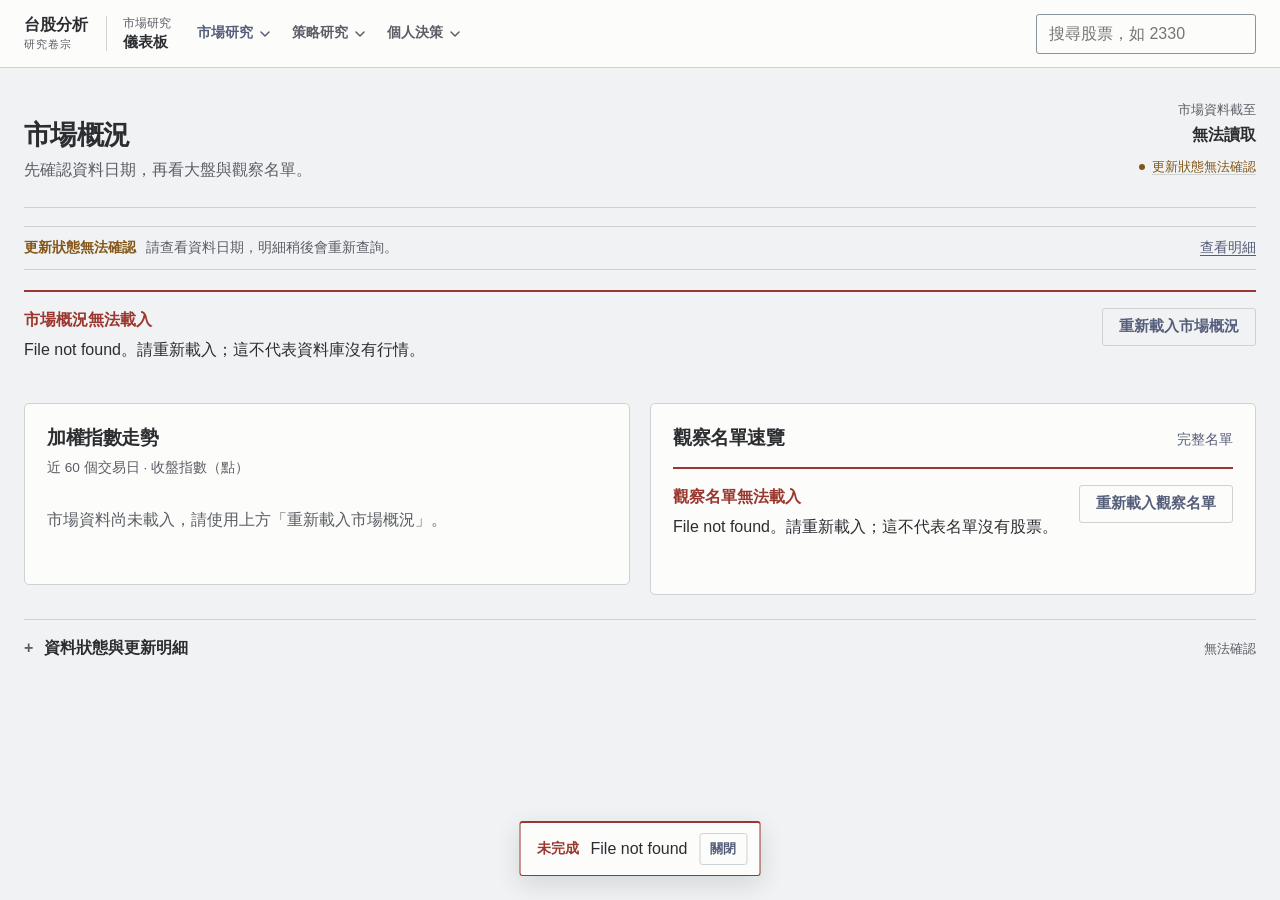
==== commit 62a8b92c: "Verify market dataset coverage and simplify refresh status" ====
--- a/web/index.html
+++ b/web/index.html
@@ -10,18 +10,11 @@
 </head>
 <body>
 <main class="dashboard-main">
-  <header class="desk-page-head"><div><h1 id="market-heading" tabindex="-1">市場概況</h1><p class="muted">先確認資料日期，再看大盤與觀察名單。</p></div><div class="desk-asof">市場資料截至 <strong id="dashboard-asof">讀取中…</strong></div></header>
-
-  <section class="card" id="stale-banner" aria-label="資料更新狀態" hidden>
-    <div class="freshness-layout">
-      <div role="status" aria-live="polite" aria-atomic="true">
-        <strong id="stale-title"></strong>
-        <p id="stale-text" class="muted"></p>
-        <p id="stale-detail" hidden></p>
-      </div>
-      <button id="btn-stale-update" class="ghost" data-admin hidden>立即更新今日行情</button>
-    </div>
-    <p class="freshness-note muted">此處顯示資料庫的更新狀態；若下方內容載入失敗，請在該區重新載入。</p>
+  <header class="desk-page-head"><div><h1 id="market-heading" tabindex="-1">市場概況</h1><p class="muted">先確認資料日期，再看大盤與觀察名單。</p></div><div class="desk-asof">市場資料截至 <strong id="dashboard-asof">讀取中…</strong><a id="freshness-indicator" class="freshness-indicator" href="#data-status-details" aria-controls="data-status-details">正在確認資料狀態</a></div></header>
+
+  <section class="freshness-alert" id="stale-banner" aria-label="資料更新提醒" hidden>
+    <div role="status" aria-live="polite" aria-atomic="true"><strong id="stale-title"></strong><span id="stale-text"></span></div>
+    <a href="#data-status-details" class="freshness-details-link">查看明細</a>
   </section>
 
   <div id="market-error" class="dashboard-error" hidden>
@@ -67,6 +60,28 @@
     </div>
   </div>
 
+  <details id="data-status-details" class="data-status mt">
+    <summary><span>資料狀態與更新明細</span><span id="freshness-summary" class="muted">自動檢查</span></summary>
+    <div class="data-status-body">
+      <p class="muted">通常由系統自動檢查，是否啟用與下次時間見下方說明。資料來源發布時間不同，請以各項日期為準。</p>
+      <p id="stale-detail" class="freshness-retry" role="status"></p>
+      <div class="scroll-x" tabindex="0" role="region" aria-label="各資料集更新狀態">
+        <table class="data"><caption class="sr-only">資料日期、完整性與需要處理的缺漏</caption>
+          <thead><tr><th scope="col" class="l">資料</th><th scope="col" class="l">最新日期</th><th scope="col" class="l">狀態與說明</th></tr></thead>
+          <tbody id="dataset-status-rows"><tr><td colspan="3" class="l muted">正在確認…</td></tr></tbody>
+        </table>
+      </div>
+      <p class="freshness-note muted">窄螢幕可左右捲動表格，查看完整說明。</p>
+      <div class="data-status-actions" data-admin hidden>
+        <button id="btn-stale-update" class="ghost" type="button">更新今日資料</button>
+        <button id="btn-repair-light" class="ghost" type="button">修復近期缺漏</button>
+        <button id="btn-benchmark" class="ghost" type="button">補齊研究基準</button>
+      </div>
+      <p id="repair-message" class="muted" role="status"></p>
+      <p class="freshness-note muted">研究用總報酬基準獨立維護；每日行情已更新，不代表研究基準也已更新。</p>
+    </div>
+  </details>
+
   <details id="dashboard-maintenance" class="dashboard-maintenance mt" data-admin hidden><summary>資料維護與回補工作 <span id="maintenance-status" class="muted">必要時展開</span></summary><div class="card">
     <h2>資料維護</h2>
     <div class="flex">
@@ -99,47 +114,15 @@
       首次使用順序：①同步股票清單 → ②更新今日行情 → ③回填歷史（背景執行約 10 分鐘，供均線/法人連買篩選）→ ④抓月營收（供營收類篩選）。
       平日盤後會自動低頻檢查並補齊（預設 15:05 起，逾時有限次數重試）；
       若電腦當時處於睡眠狀態排程被跳過，下次開啟伺服器會自動 catch-up 補齊，不需要手動逐日補。
-      不需要記時間，資料狀態一律顯示在上方（已同步／待更新／更新中／部分資料未完成），stale/partial/failed 不會被自動隱藏，需要時點「立即更新」手動補。
+      正常狀態顯示於頁首日期旁；缺漏或失敗保留精簡提醒，原因及手動工具在「資料狀態與更新明細」。
     </p>
   </div></details>
 </main>
 
 <script src="js/common.js"></script>
+<script src="js/data-status.js"></script>
 <script src="js/data-maintenance.js" defer></script>
 <script>
-/* Stage L1：資料 freshness 一律以伺服器 /api/admin/data-freshness 為準
-   （app/services/data_freshness.py，真的問過資料源才判斷，不用前端 weekday 猜測）。
-   stale/partial/failed 一律顯示，auto-refresh 不會把它們藏起來；running 時也照樣顯示。 */
-const FRESHNESS_LABEL = {
-  fresh: "已同步", partial: "部分資料未完成", stale: "待更新",
-  failed: "更新失敗", unknown: "無法確認（資料源異常）",
-};
-function renderFreshness(s) {
-  const banner = document.getElementById("stale-banner");
-  const running = s.current_status === "running";
-  const state = running ? "running" : s.freshness;
-  const label = running ? "更新中…" : (FRESHNESS_LABEL[s.freshness] || "無法確認");
-  banner.dataset.state = state;
-  document.getElementById("stale-title").textContent = `資料更新狀態：${label}`;
-  document.getElementById("stale-text").textContent =
-    `資料庫行情截至 ${s.latest_completed_quote_date || "尚無資料"} · 最新交易日 ${s.expected_trading_day || "無法確認"}`;
-  const details = [];
-  if (s.freshness === "partial") details.push("部分資料集尚未完整。" + (running ? "正在補齊，完成前請留意缺漏。" : "稍後會自動重試，完成前請留意缺漏。"));
-  if (s.freshness === "failed" && s.latest_error) details.push(`最後錯誤：${s.latest_error.slice(0, 160)}`);
-  if (s.pending_missing_dates?.length) {
-    details.push(`待補交易日：${s.pending_missing_dates.slice(0, 5).join("、")}` +
-      (s.pending_missing_dates.length > 5 ? ` 等 ${s.pending_missing_dates.length} 天` : "") +
-      (s.pending_missing_dates_source === "weekday_estimate" ? "（尚無研究用交易日曆，依平日粗估，可能含國定假日）" : ""));
-  }
-  const detail = document.getElementById("stale-detail");
-  detail.textContent = details.join(" ");
-  detail.hidden = !details.length;
-  banner.hidden = false;
-  const btn = document.getElementById("btn-stale-update");
-  btn.disabled = running;
-  btn.textContent = running ? "更新中…" : "立即更新今日行情";
-}
-
 async function loadFreshness() {
   try {
     const user = await window.accountReady;
@@ -147,13 +130,7 @@
     renderFreshness(s);
     return s;
   } catch (err) {
-    const banner = document.getElementById("stale-banner");
-    banner.dataset.state = "unknown";
-    document.getElementById("stale-title").textContent = "資料更新狀態：無法讀取";
-    document.getElementById("stale-text").textContent = "暫時無法確認資料是否完整，稍後會自動重試。";
-    document.getElementById("stale-detail").textContent = err.message;
-    document.getElementById("stale-detail").hidden = false;
-    banner.hidden = false;
+    renderFreshnessError(err);
     return null;
   }
 }
@@ -162,11 +139,40 @@
   e.target.disabled = true; e.target.textContent = "更新中…";
   try {
     await api("/api/admin/update-daily", { method: "POST", body: {} });
-    toast("已更新今日行情");
+    toast("更新已執行，完整性請查看資料明細");
     loadDashboard(); loadStatus(); loadFreshness();
   } catch (err) { toastError("今日行情未更新：" + err.message); }
   e.target.disabled = false;
   loadFreshness();
+});
+
+document.querySelectorAll('a[href="#data-status-details"]').forEach(link => link.addEventListener('click', event => {
+  event.preventDefault();
+  const panel = document.getElementById('data-status-details');
+  panel.open = true;
+  panel.querySelector('summary').focus();
+  panel.scrollIntoView({block:'start'});
+}));
+document.getElementById('btn-repair-light').addEventListener('click', async event => {
+  const button = event.currentTarget;
+  button.disabled = true;
+  try {
+    const result = await api('/api/admin/repair-light', {method:'POST', body:{}});
+    document.getElementById('repair-message').textContent = result.status === 'completed'
+      ? '近期修復已完成並重新核對，詳細日期見上方明細。' : '近期修復已執行，仍有待補齊項目，請查看缺漏日期與來源狀態。';
+    loadFreshness();
+  } catch (error) { toastError(error.message); }
+  finally { button.disabled = false; }
+});
+document.getElementById('btn-benchmark').addEventListener('click', async event => {
+  const button = event.currentTarget;
+  button.disabled = true;
+  try {
+    const job = await api('/api/admin/backfill-benchmark', {method:'POST', body:{}});
+    document.getElementById('repair-message').textContent = `研究基準工作 ${job.id.slice(0,8)} 已建立，範圍 ${job.config.start} 至 ${job.config.end}。可在下方資料維護查看進度。`;
+    loadStatus(); loadFreshness();
+  } catch (error) { toastError(error.message); }
+  finally { button.disabled = false; }
 });
 
 // 更新中或資料落後時較常輪詢，已同步時降頻——不用使用者緊盯畫面。
@@ -342,7 +348,7 @@
 }
 bindAdmin("btn-sync", "/api/admin/sync-stocks", null,
   r => typeof r.synced === "number" ? `股票清單已同步（${fmt.int(r.synced)} 檔）` : "股票清單已同步");
-bindAdmin("btn-daily", "/api/admin/update-daily", null, () => "今日行情更新已執行，結果見上方資料狀態");
+bindAdmin("btn-daily", "/api/admin/update-daily", null, () => "今日行情更新已執行，結果見資料狀態明細");
 bindAdmin("btn-backfill", "/api/admin/backfill", { days: 180 }, () => "歷史回填已在背景執行");
 bindAdmin("btn-revenue", "/api/admin/fetch-revenue", { months: 13 },
   r => `近 ${r.months ?? 13} 個月營收已在背景抓取`);
--- a/web/css/app.css
+++ b/web/css/app.css
@@ -1027,6 +1027,7 @@
 #review-title:focus-visible { outline: 3px solid var(--focus); outline-offset: 4px; }
 @media (max-width: 1000px) { .journal-workbench { grid-template-columns: 1fr; } .journal-commit { position: static; } }
 @media (max-width: 600px) {
+  .desk-asof .freshness-indicator { justify-content: flex-start; }
   .journal-start-fields { grid-template-columns: 1fr; gap: 0; }
   .journal-plan-meta { grid-template-columns: repeat(2,minmax(0,1fr)); }
   .journal-evidence dl > div { grid-template-columns: 1fr; gap: 4px; }
@@ -1109,15 +1110,44 @@
 .fin-assumption .fin-hint { max-width: 62ch; }
 @media (max-width: 1000px) { .portfolio-metrics { grid-template-columns: repeat(4,minmax(0,1fr)); } }
 @media (max-width: 600px) { .portfolio-metrics { grid-template-columns: repeat(2,minmax(0,1fr)); } }
-#stale-banner { --freshness-color: var(--status-neutral); border: 1px solid var(--rule); border-top: 2px solid var(--freshness-color); background: var(--paper); margin-bottom: 24px; }
-#stale-banner[data-state="partial"], #stale-banner[data-state="stale"], #stale-banner[data-state="unknown"] { --freshness-color: var(--status-caution); }
+/* Quiet status beside the as-of date; problems stay visible in a compact line. */
+.freshness-indicator { display: inline-flex; align-items: center; justify-content: flex-end;
+  gap: 7px; min-height: 32px; font-size: .8rem; color: var(--text-secondary); text-decoration: underline;
+  text-decoration-color: var(--rule); text-underline-offset: 3px; }
+.freshness-indicator::before { content: ''; width: 6px; height: 6px; border-radius: 50%; background: currentColor; flex: 0 0 auto; }
+.freshness-indicator[data-state="fresh"] { color: var(--success); }
+.freshness-indicator[data-state="partial"], .freshness-indicator[data-state="stale"], .freshness-indicator[data-state="unknown"] { color: var(--status-caution); }
+.freshness-indicator[data-state="failed"] { color: var(--status-critical); }
+.freshness-indicator[data-state="running"] { color: var(--status-info); }
+#stale-banner { --freshness-color: var(--status-caution); display: flex; align-items: baseline;
+  justify-content: space-between; gap: 8px 20px; border-block: 1px solid var(--rule);
+  padding: 10px 0; margin: -6px 0 20px; font-size: .88rem; }
+#stale-banner[hidden] { display: none; }
 #stale-banner[data-state="failed"] { --freshness-color: var(--status-critical); }
 #stale-banner[data-state="running"] { --freshness-color: var(--status-info); }
-#stale-title { color: var(--freshness-color); }
-.freshness-layout { display: grid; grid-template-columns: minmax(0,1fr) auto; align-items: start; gap: 12px 20px; }
-.freshness-layout p { margin: 5px 0 0; font-size: .9rem; overflow-wrap: anywhere; }
+#stale-title { color: var(--freshness-color); font-weight: 600; margin-right: 10px; }
+#stale-text { color: var(--text-secondary); overflow-wrap: anywhere; }
+.freshness-details-link { flex-shrink: 0; text-decoration: underline; text-underline-offset: 3px; }
+.data-status { border-top: 1px solid var(--rule); scroll-margin-top: 90px; }
+.data-status > summary { display: flex; flex-wrap: wrap; align-items: baseline; gap: 8px 20px;
+  justify-content: space-between; cursor: pointer; padding: 16px 0; font-weight: 600; }
+.data-status > summary > span:first-child::before { content: '+'; display: inline-block; width: 20px; color: var(--text-secondary); }
+.data-status[open] > summary > span:first-child::before { content: '−'; }
+.data-status > summary .muted { font-size: .82rem; font-weight: 400; }
+.data-status-body { padding: 0 0 16px; }
+.data-status-body > p { max-width: 75ch; font-size: .86rem; }
+.data-status table { min-width: 540px; }
+.data-status td:last-child { white-space: normal; max-width: 48ch; }
+.dataset-state { font-weight: 600; }
+.dataset-state[data-state="missing"], .dataset-state[data-state="unverified"] { color: var(--status-caution); }
+.data-status-actions { display: flex; flex-wrap: wrap; gap: 10px; margin-top: 16px; }
 .freshness-note { font-size: .8rem; margin: 10px 0 0; }
-@media (max-width: 600px) { .freshness-layout { grid-template-columns: 1fr; } #stale-banner button { justify-self: start; } }
+@media (max-width: 600px) {
+  #stale-banner { flex-wrap: wrap; gap: 6px; }
+  #stale-banner > div { flex: 1 1 100%; }
+  .freshness-details-link { min-height: 32px; display: inline-flex; align-items: center; }
+  .data-status { scroll-margin-top: 12px; }
+}
 .fin-evidence li, .fin-evidence p, .fin-assumption p { overflow-wrap: anywhere; }
 .field-label { display: block; color: var(--text-primary); font-size: .88rem; font-weight: 550; margin: 10px 0 4px; }
 nav.topbar .searchbox input:focus-visible, .search-results a:focus-visible, button:focus-visible, .btn:focus-visible, a:focus-visible, input:focus-visible, select:focus-visible, textarea:focus-visible, summary:focus-visible { outline: 3px solid var(--focus); outline-offset: 2px; }
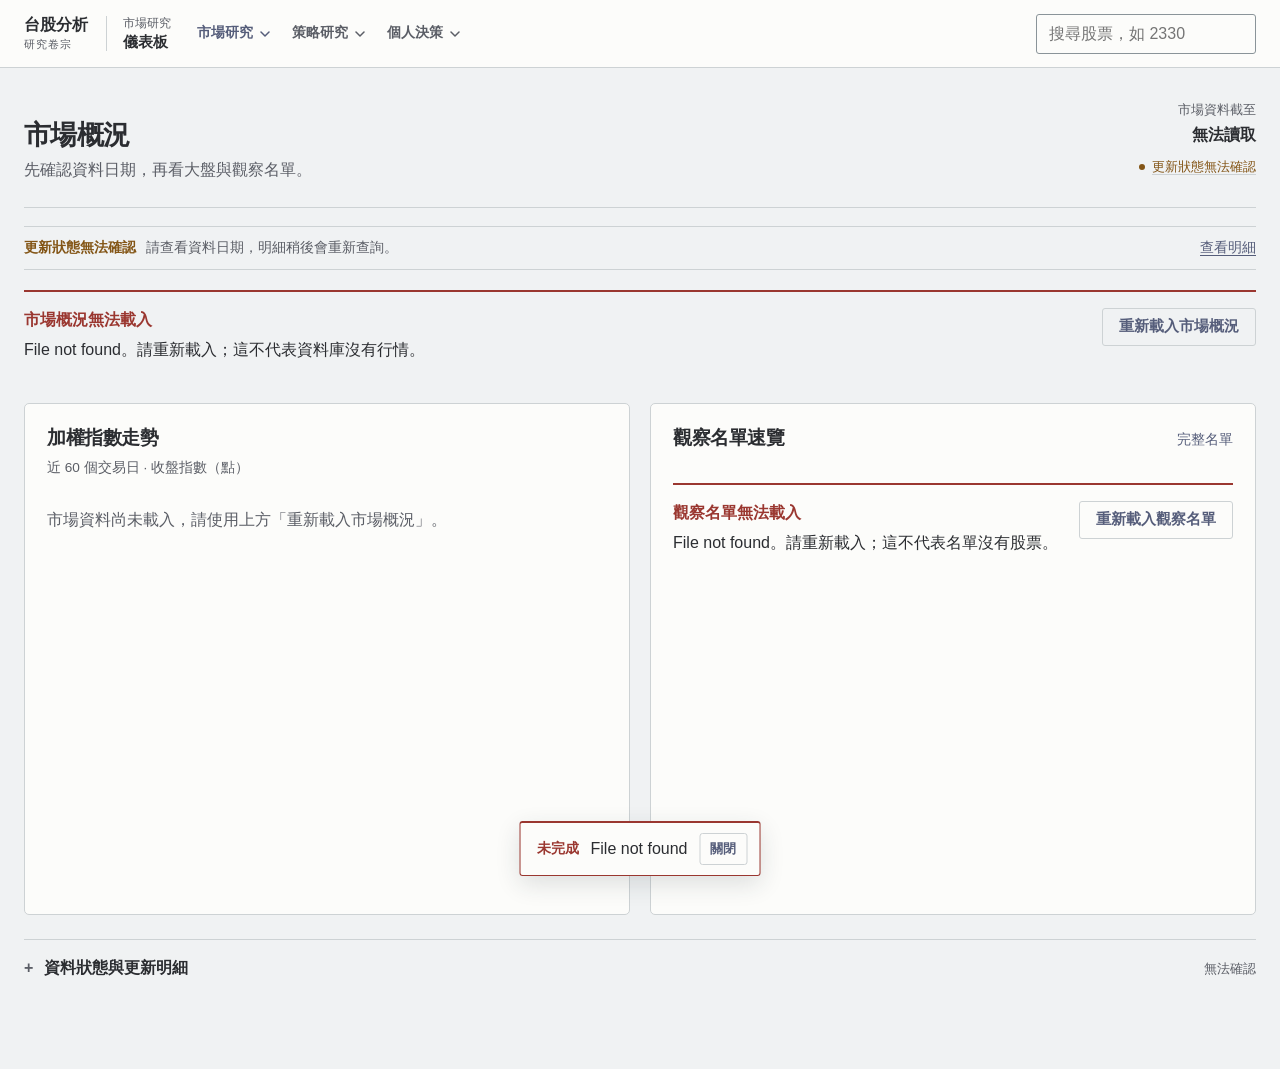
==== commit 573b36eb: "Bound dashboard watchlist preview with stage and industry filters" ====
--- a/web/index.html
+++ b/web/index.html
@@ -29,8 +29,8 @@
     <div class="card"><div class="k">市場寬度（漲/跌）</div><div class="v" id="breadth">—</div><div class="muted" id="breadth-total">—</div></div>
   </div></section>
 
-  <div class="grid cols-2 mt">
-    <div class="card">
+  <div class="grid cols-2 mt dashboard-overview">
+    <div class="card dashboard-market-panel">
       <h2>加權指數走勢</h2>
       <p class="dashboard-chart-period muted">近 60 個交易日 · 收盤指數（點）</p>
       <div id="chart-state" class="dashboard-empty" role="status"><p id="chart-state-text">正在載入市場資料…</p><button id="chart-maintenance" class="ghost" type="button" hidden>前往資料維護</button></div>
@@ -43,18 +43,28 @@
         </div>
       </details>
     </div>
-    <div class="card">
+    <div class="card dashboard-watch-panel">
       <div class="dashboard-panel-head"><h2 id="watch-heading" tabindex="-1">觀察名單速覽</h2><a href="watchlist.html">完整名單</a></div>
+      <div id="watch-filters" class="watch-preview-filters" hidden>
+        <label>決策階段<select id="watch-tier" aria-controls="watch-table"><option value="all">全部階段</option></select></label>
+        <label>產業主題<select id="watch-industry" aria-controls="watch-table"><option value="all">全部產業</option></select></label>
+      </div>
       <div id="watch-error" class="dashboard-error" hidden>
         <div role="alert"><strong>觀察名單無法載入</strong><p id="watch-error-text"></p></div>
         <button id="watch-retry" class="ghost" type="button">重新載入觀察名單</button>
       </div>
       <div id="watch-empty" class="dashboard-empty" hidden><p>觀察名單尚無股票。搜尋股票後，可在個股頁加入名單。</p><button id="watch-search" class="ghost" type="button">搜尋股票</button></div>
-      <div class="scroll-x">
+      <div id="watch-filter-empty" class="dashboard-empty" hidden><p>這個階段與產業主題目前沒有股票。</p><button id="watch-reset" class="ghost" type="button">清除篩選</button></div>
+      <div id="watch-preview-region" class="scroll-x watch-preview-region" tabindex="0" role="region" aria-label="觀察名單速覽，可捲動查看">
         <table class="data" id="watch-table">
+          <caption class="sr-only">篩選後的觀察名單，每頁最多 4 檔；收盤價附資料日期。</caption>
           <thead><tr><th scope="col" class="l">股票</th><th scope="col">分級</th><th scope="col">警訊</th><th scope="col">收盤</th><th scope="col" class="watch-detail">漲跌</th><th scope="col" class="watch-detail">本益比</th></tr></thead>
           <tbody><tr><td colspan="6" class="muted l">載入中…</td></tr></tbody>
         </table>
+      </div>
+      <div id="watch-pagination" class="watch-preview-pagination" hidden>
+        <span id="watch-page-count" class="muted" role="status" tabindex="-1"></span>
+        <div><button id="watch-prev" class="ghost small" type="button" aria-controls="watch-table">上一頁</button><button id="watch-next" class="ghost small" type="button" aria-controls="watch-table">下一頁</button></div>
       </div>
       <p class="watch-mobile-note muted">漲跌與本益比請見「完整名單」。</p>
     </div>
@@ -121,6 +131,7 @@
 
 <script src="js/common.js"></script>
 <script src="js/data-status.js"></script>
+<script src="js/dashboard-watchlist.js"></script>
 <script src="js/data-maintenance.js" defer></script>
 <script>
 async function loadFreshness() {
@@ -289,18 +300,7 @@
   retry.textContent = "正在重新載入…";
   try {
     const rows = await api("/api/watchlist");
-    const tierLabel = { research: "研究中", waiting: "等買點", holding: "持有中" };
-    document.querySelector("#watch-table tbody").innerHTML = rows.map(r => `
-      <tr>
-        <td class="l"><a href="stock.html?id=${encodeURIComponent(r.stock_id)}"><span class="watch-stock-id">${escapeHtml(r.stock_id)}</span><span class="watch-stock-name">${escapeHtml(r.name)}</span></a></td>
-        <td><span class="badge tier">${escapeHtml(tierLabel[r.tier] || r.tier)}</span></td>
-        <td>${r.alerts.length ? `<a class="badge warn" href="stock.html?id=${encodeURIComponent(r.stock_id)}#stock-risk" aria-label="查看 ${escapeHtml(r.name)} 的 ${r.alerts.length} 項警訊">${r.alerts.length} 項</a>` : '<span class="muted">—</span>'}</td>
-        <td>${fmt.num(r.close)}</td>
-        <td class="watch-detail ${fmt.cls(r.change)}">${fmt.sign(r.change)}</td>
-        <td class="watch-detail">${fmt.num(r.pe, 1)}</td>
-      </tr>`).join("");
-    document.getElementById("watch-table").hidden = !rows.length;
-    document.getElementById("watch-empty").hidden = !!rows.length;
+    window.watchPreview.setRows(rows);
     document.getElementById("watch-error").hidden = true;
     watchlistLoaded = true;
     if (returnFocus) document.getElementById("watch-heading").focus();
--- a/web/css/app.css
+++ b/web/css/app.css
@@ -922,8 +922,23 @@
 .dashboard-context .card { border: 0; border-right: 1px solid var(--rule); border-radius: 0; padding: 20px; }
 .dashboard-context .card:last-child { border-right: 0; }
 .dashboard-context .card:first-child .v { font-size: 2rem; }
-.dashboard-main > .grid.cols-2 { grid-template-columns: repeat(2,minmax(0,1fr)); align-items: start; }
+.dashboard-main > .grid.cols-2 { grid-template-columns: repeat(2,minmax(0,1fr)); align-items: stretch; }
 .dashboard-main > .grid.cols-2 > .card { padding: 22px; }
+.dashboard-watch-panel { display: flex; flex-direction: column; contain: size; min-height: 32rem; }
+.watch-preview-filters { display: flex; flex-wrap: wrap; gap: 12px; margin-bottom: 16px; }
+.watch-preview-filters label { flex: 1 1 140px; min-width: 0; }
+.watch-preview-filters select { display: block; width: 100%; margin-top: 6px; }
+.watch-preview-region { flex: 1; min-height: 0; overflow: auto; scrollbar-gutter: stable; }
+.watch-preview-region:focus-visible { outline: 3px solid var(--focus); outline-offset: 2px; }
+.watch-preview-pagination { display: flex; align-items: center; justify-content: space-between; flex-wrap: wrap;
+  gap: 12px; border-top: 1px solid var(--rule); padding-top: 12px; margin-top: 12px; font-size: .8rem; }
+.watch-preview-pagination > div { display: flex; gap: 8px; }
+.watch-quote-date { display: block; font-size: .72rem; white-space: nowrap; margin-top: 3px; }
+.dashboard-watch-panel [hidden] { display: none; }
+@media (max-width: 1100px) {
+  .dashboard-watch-panel { contain: none; min-height: 0; }
+  .watch-preview-region { flex: none; max-height: 28rem; }
+}
 .dashboard-panel-head { display: flex; flex-wrap: wrap; align-items: baseline; justify-content: space-between; gap: 8px 16px; margin-bottom: 16px; }
 .dashboard-panel-head h2 { margin: 0; }
 .dashboard-panel-head a { font-size: .88rem; white-space: nowrap; }
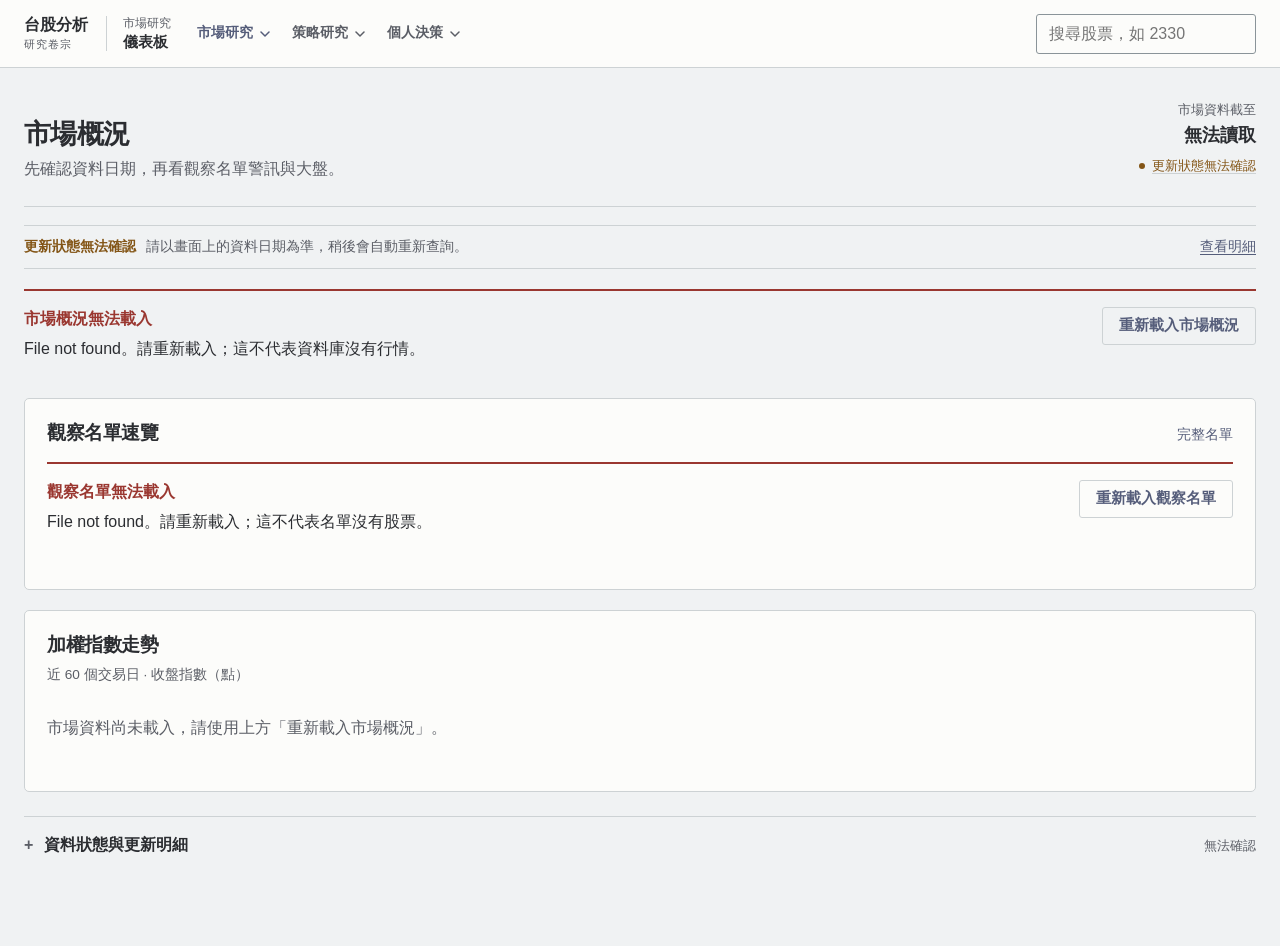
==== commit bd8370c3: "Move maintenance to admin page, redesign account page, reorder dashboard" ====
--- a/web/index.html
+++ b/web/index.html
@@ -10,11 +10,14 @@
 </head>
 <body>
 <main class="dashboard-main">
-  <header class="desk-page-head"><div><h1 id="market-heading" tabindex="-1">市場概況</h1><p class="muted">先確認資料日期，再看大盤與觀察名單。</p></div><div class="desk-asof">市場資料截至 <strong id="dashboard-asof">讀取中…</strong><a id="freshness-indicator" class="freshness-indicator" href="#data-status-details" aria-controls="data-status-details">正在確認資料狀態</a></div></header>
+  <header class="desk-page-head"><div><h1 id="market-heading" tabindex="-1">市場概況</h1><p class="muted">先確認資料日期，再看觀察名單警訊與大盤。</p></div><div class="desk-asof">市場資料截至 <strong id="dashboard-asof">讀取中…</strong><span id="asof-lag" class="asof-lag" hidden></span><a id="freshness-indicator" class="freshness-indicator" href="#data-status-details" aria-controls="data-status-details">正在確認資料狀態</a></div></header>
 
   <section class="freshness-alert" id="stale-banner" aria-label="資料更新提醒" hidden>
-    <div role="status" aria-live="polite" aria-atomic="true"><strong id="stale-title"></strong><span id="stale-text"></span></div>
-    <a href="#data-status-details" class="freshness-details-link">查看明細</a>
+    <div role="status" aria-live="polite" aria-atomic="true"><strong id="stale-title"></strong><span id="stale-text"></span> <span id="stale-retry"></span></div>
+    <div class="freshness-alert-actions">
+      <span data-admin hidden><button class="ghost small" type="button" data-repair-action hidden></button></span>
+      <a href="#data-status-details" class="freshness-details-link">查看明細</a>
+    </div>
   </section>
 
   <div id="market-error" class="dashboard-error" hidden>
@@ -22,59 +25,61 @@
     <button id="market-retry" class="ghost" type="button">重新載入市場概況</button>
   </div>
 
-  <section class="dashboard-context" aria-label="市場資料摘要"><div class="grid cols-4" id="stat-cards">
+  <section class="dashboard-context" aria-label="市場資料摘要">
+    <p id="context-note" class="context-note" hidden></p>
+    <div class="grid cols-4" id="stat-cards">
     <div class="card"><div class="k">加權指數</div><div class="v" id="taiex">—</div><div id="taiex-chg" class="muted">—</div></div>
     <div class="card"><div class="k">成交金額</div><div class="v" id="amount">—</div><div class="muted" id="latest-date">—</div></div>
     <div class="card"><div class="k">三大法人淨買賣超</div><div class="v" id="insti-amt">—</div><div class="muted" id="insti-detail">—</div></div>
     <div class="card"><div class="k">市場寬度（漲/跌）</div><div class="v" id="breadth">—</div><div class="muted" id="breadth-total">—</div></div>
   </div></section>
 
-  <div class="grid cols-2 mt dashboard-overview">
-    <div class="card dashboard-market-panel">
-      <h2>加權指數走勢</h2>
-      <p class="dashboard-chart-period muted">近 60 個交易日 · 收盤指數（點）</p>
-      <div id="chart-state" class="dashboard-empty" role="status"><p id="chart-state-text">正在載入市場資料…</p><button id="chart-maintenance" class="ghost" type="button" hidden>前往資料維護</button></div>
-      <div id="taiex-chart" class="chart" aria-hidden="true" hidden></div>
-      <p id="chart-description" class="dashboard-chart-description" hidden></p>
-      <details id="chart-data" class="dashboard-chart-data" hidden>
-        <summary>查看歷史數值</summary>
-        <div class="scroll-x history-values" tabindex="0" role="region" aria-label="加權指數歷史數值">
-          <table class="data"><caption>目前圖表的歷史收盤資料</caption><thead><tr><th scope="col">日期</th><th scope="col">收盤指數（點）</th></tr></thead><tbody id="chart-data-rows"></tbody></table>
-        </div>
-      </details>
-    </div>
-    <div class="card dashboard-watch-panel">
-      <div class="dashboard-panel-head"><h2 id="watch-heading" tabindex="-1">觀察名單速覽</h2><a href="watchlist.html">完整名單</a></div>
-      <div id="watch-filters" class="watch-preview-filters" hidden>
-        <label>決策階段<select id="watch-tier" aria-controls="watch-table"><option value="all">全部階段</option></select></label>
-        <label>產業主題<select id="watch-industry" aria-controls="watch-table"><option value="all">全部產業</option></select></label>
+  <section class="card dashboard-panel dashboard-watch-panel" aria-labelledby="watch-heading">
+    <div class="dashboard-panel-head"><h2 id="watch-heading" tabindex="-1">觀察名單速覽</h2><a href="watchlist.html">完整名單</a></div>
+    <p id="watch-tally" class="watch-tally" hidden></p>
+    <div id="watch-filters" class="watch-preview-filters" hidden>
+      <label>決策階段<select id="watch-tier" aria-controls="watch-table"><option value="all">全部階段</option></select></label>
+      <label>產業主題<select id="watch-industry" aria-controls="watch-table"><option value="all">全部產業</option></select></label>
+    </div>
+    <div id="watch-error" class="dashboard-error" hidden>
+      <div role="alert"><strong>觀察名單無法載入</strong><p id="watch-error-text"></p></div>
+      <button id="watch-retry" class="ghost" type="button">重新載入觀察名單</button>
+    </div>
+    <div id="watch-empty" class="dashboard-empty" hidden><p>觀察名單尚無股票。搜尋股票後，可在個股頁加入名單。</p><button id="watch-search" class="ghost" type="button">搜尋股票</button></div>
+    <div id="watch-filter-empty" class="dashboard-empty" hidden><p>這個階段與產業主題目前沒有股票。</p><button id="watch-reset" class="ghost" type="button">清除篩選</button></div>
+    <div id="watch-preview-region" class="scroll-x watch-preview-region" tabindex="0" role="region" aria-label="觀察名單速覽，可捲動查看">
+      <table class="data" id="watch-table">
+        <caption class="sr-only">觀察名單，持有中優先，每頁最多 6 檔；收盤價附資料日期，警訊欄列出第一則財報警訊。</caption>
+        <thead><tr><th scope="col" class="l">股票</th><th scope="col" class="l">決策階段</th><th scope="col">收盤</th><th scope="col" class="watch-detail">漲跌</th><th scope="col" class="watch-detail">本益比</th><th scope="col" class="l watch-alert-cell">警訊</th></tr></thead>
+        <tbody class="watch-loading"><tr><td colspan="6" class="muted l">載入中…</td></tr></tbody>
+      </table>
+    </div>
+    <div id="watch-pagination" class="watch-preview-pagination" hidden>
+      <span id="watch-page-count" class="muted" role="status" tabindex="-1"></span>
+      <div><button id="watch-prev" class="ghost small" type="button" aria-controls="watch-table">上一頁</button><button id="watch-next" class="ghost small" type="button" aria-controls="watch-table">下一頁</button></div>
+    </div>
+    <p class="watch-mobile-note muted">漲跌與本益比請見「完整名單」。</p>
+  </section>
+
+  <section class="card dashboard-panel dashboard-market-panel" aria-labelledby="chart-heading">
+    <h2 id="chart-heading">加權指數走勢</h2>
+    <p class="dashboard-chart-period muted">近 60 個交易日 · 收盤指數（點）</p>
+    <div id="chart-state" class="dashboard-empty" role="status"><p id="chart-state-text">正在載入市場資料…</p><a id="chart-maintenance" class="btn ghost" href="maintenance.html" hidden>前往資料維護</a></div>
+    <div id="taiex-chart" class="chart" aria-hidden="true" hidden></div>
+    <p id="chart-description" class="dashboard-chart-description" hidden></p>
+    <details id="chart-data" class="dashboard-chart-data" hidden>
+      <summary>查看歷史數值</summary>
+      <div class="scroll-x history-values" tabindex="0" role="region" aria-label="加權指數歷史數值">
+        <table class="data"><caption>目前圖表的歷史收盤資料</caption><thead><tr><th scope="col">日期</th><th scope="col">收盤指數（點）</th></tr></thead><tbody id="chart-data-rows"></tbody></table>
       </div>
-      <div id="watch-error" class="dashboard-error" hidden>
-        <div role="alert"><strong>觀察名單無法載入</strong><p id="watch-error-text"></p></div>
-        <button id="watch-retry" class="ghost" type="button">重新載入觀察名單</button>
-      </div>
-      <div id="watch-empty" class="dashboard-empty" hidden><p>觀察名單尚無股票。搜尋股票後，可在個股頁加入名單。</p><button id="watch-search" class="ghost" type="button">搜尋股票</button></div>
-      <div id="watch-filter-empty" class="dashboard-empty" hidden><p>這個階段與產業主題目前沒有股票。</p><button id="watch-reset" class="ghost" type="button">清除篩選</button></div>
-      <div id="watch-preview-region" class="scroll-x watch-preview-region" tabindex="0" role="region" aria-label="觀察名單速覽，可捲動查看">
-        <table class="data" id="watch-table">
-          <caption class="sr-only">篩選後的觀察名單，每頁最多 4 檔；收盤價附資料日期。</caption>
-          <thead><tr><th scope="col" class="l">股票</th><th scope="col">分級</th><th scope="col">警訊</th><th scope="col">收盤</th><th scope="col" class="watch-detail">漲跌</th><th scope="col" class="watch-detail">本益比</th></tr></thead>
-          <tbody><tr><td colspan="6" class="muted l">載入中…</td></tr></tbody>
-        </table>
-      </div>
-      <div id="watch-pagination" class="watch-preview-pagination" hidden>
-        <span id="watch-page-count" class="muted" role="status" tabindex="-1"></span>
-        <div><button id="watch-prev" class="ghost small" type="button" aria-controls="watch-table">上一頁</button><button id="watch-next" class="ghost small" type="button" aria-controls="watch-table">下一頁</button></div>
-      </div>
-      <p class="watch-mobile-note muted">漲跌與本益比請見「完整名單」。</p>
-    </div>
-  </div>
+    </details>
+  </section>
 
   <details id="data-status-details" class="data-status mt">
     <summary><span>資料狀態與更新明細</span><span id="freshness-summary" class="muted">自動檢查</span></summary>
     <div class="data-status-body">
-      <p class="muted">通常由系統自動檢查，是否啟用與下次時間見下方說明。資料來源發布時間不同，請以各項日期為準。</p>
-      <p id="stale-detail" class="freshness-retry" role="status"></p>
+      <p class="muted">通常由系統自動檢查。資料來源發布時間不同，請以各項日期為準。</p>
+      <p id="stale-detail" class="freshness-retry"></p>
       <div class="scroll-x" tabindex="0" role="region" aria-label="各資料集更新狀態">
         <table class="data"><caption class="sr-only">資料日期、完整性與需要處理的缺漏</caption>
           <thead><tr><th scope="col" class="l">資料</th><th scope="col" class="l">最新日期</th><th scope="col" class="l">狀態與說明</th></tr></thead>
@@ -83,79 +88,53 @@
       </div>
       <p class="freshness-note muted">窄螢幕可左右捲動表格，查看完整說明。</p>
       <div class="data-status-actions" data-admin hidden>
-        <button id="btn-stale-update" class="ghost" type="button">更新今日資料</button>
-        <button id="btn-repair-light" class="ghost" type="button">修復近期缺漏</button>
-        <button id="btn-benchmark" class="ghost" type="button">補齊研究基準</button>
+        <button class="ghost" type="button" data-repair-action hidden></button>
+        <a href="maintenance.html">其他維護工具</a>
       </div>
+      <p class="freshness-note" data-repair-note hidden></p>
       <p id="repair-message" class="muted" role="status"></p>
       <p class="freshness-note muted">研究用總報酬基準獨立維護；每日行情已更新，不代表研究基準也已更新。</p>
     </div>
   </details>
 
-  <details id="dashboard-maintenance" class="dashboard-maintenance mt" data-admin hidden><summary>資料維護與回補工作 <span id="maintenance-status" class="muted">必要時展開</span></summary><div class="card">
-    <h2>資料維護</h2>
-    <div class="flex">
-      <button id="btn-sync" class="ghost">同步股票清單</button>
-      <button id="btn-daily" class="ghost">更新今日行情</button>
-      <button id="btn-backfill" class="ghost">回填 180 天歷史</button>
-      <button id="btn-revenue" class="ghost">抓全市場月營收(13個月)</button>
-      <span class="spacer"></span>
-      <span class="muted" id="db-status">—</span>
-    </div>
-    <details class="more mt">
-      <summary>Strategy Lab 資料基礎：5 年歷史回補</summary>
-      <p class="muted">先驗證小範圍，再執行完整工作。全市場歷史及逐檔資料可能需數小時以上；關閉服務後可用同一工作 ID 續跑。API 每次最多執行 100 個單位。</p>
-      <div class="grid cols-3">
-        <label>開始日期<input id="history-start" type="date"></label>
-        <label>結束日期<input id="history-end" type="date"></label>
-        <label>近一年日均成交金額門檻（NT$）<input id="history-threshold" type="number" min="0" step="1000000" value="30000000"></label>
-      </div>
-      <div class="flex mt">
-        <button id="history-create" class="ghost">建立回補工作</button>
-        <label>工作<select id="history-jobs" aria-label="回補工作"></select></label>
-        <button id="history-resume" class="ghost">續跑 25 個單位</button>
-        <button id="history-pause" class="ghost">完成本單位後暫停</button>
-        <button id="history-refresh" class="ghost">更新進度</button>
-      </div>
-      <pre id="history-progress" aria-live="polite" style="white-space:pre-wrap;overflow-wrap:anywhere">尚未載入</pre>
-      <p class="alert info">公告日期分為 Actual、Observed（FinMind 入庫日）及 Assumed（推估期限）。嚴格資料查詢排除 Assumed，且公布當天尚不可用。歷史修訂版本、完整下市及轉板歷程仍有缺口。</p>
-    </details>
-    <p class="muted" style="margin-bottom:0">
-      首次使用順序：①同步股票清單 → ②更新今日行情 → ③回填歷史（背景執行約 10 分鐘，供均線/法人連買篩選）→ ④抓月營收（供營收類篩選）。
-      平日盤後會自動低頻檢查並補齊（預設 15:05 起，逾時有限次數重試）；
-      若電腦當時處於睡眠狀態排程被跳過，下次開啟伺服器會自動 catch-up 補齊，不需要手動逐日補。
-      正常狀態顯示於頁首日期旁；缺漏或失敗保留精簡提醒，原因及手動工具在「資料狀態與更新明細」。
-    </p>
-  </div></details>
 </main>
 
 <script src="js/common.js"></script>
 <script src="js/data-status.js"></script>
 <script src="js/dashboard-watchlist.js"></script>
-<script src="js/data-maintenance.js" defer></script>
 <script>
+let lastFreshness = null, freshnessDates = null;
+
+/* Marks the KPI strip when newer official sessions exist but are not in the database yet.
+   Only colour and a short note change; the values stay at their normal size. */
+function renderContextFreshness({lag}) {
+  const context = document.querySelector('.dashboard-context');
+  const note = document.getElementById('context-note');
+  const shown = lastFreshness?.latest_market_summary_date;
+  context.dataset.stale = String(!!lag);
+  note.hidden = !lag;
+  setText(note, lag ? `以下為 ${shown || '最後一次'} 收盤資料，非最新。` : '');
+}
+
 async function loadFreshness() {
   try {
     const user = await window.accountReady;
     const s = await api(user.role === 'admin' ? '/api/admin/data-freshness' : '/api/market/freshness');
-    renderFreshness(s);
+    lastFreshness = s;
+    renderFreshness(s, {onRendered: renderContextFreshness});
+    // New official data arrived while the page was open: reload the numbers it describes.
+    const dates = [s.latest_market_summary_date, s.latest_completed_quote_date, s.latest_institutional_date].join('|');
+    if (freshnessDates && dates !== freshnessDates && s.current_status !== 'running') {
+      loadDashboard(); loadWatchlist();
+      toast(`已載入新資料（${s.latest_market_summary_date || s.latest_completed_quote_date}）`);
+    }
+    freshnessDates = dates;
     return s;
   } catch (err) {
     renderFreshnessError(err);
     return null;
   }
 }
-
-document.getElementById("btn-stale-update").addEventListener("click", async e => {
-  e.target.disabled = true; e.target.textContent = "更新中…";
-  try {
-    await api("/api/admin/update-daily", { method: "POST", body: {} });
-    toast("更新已執行，完整性請查看資料明細");
-    loadDashboard(); loadStatus(); loadFreshness();
-  } catch (err) { toastError("今日行情未更新：" + err.message); }
-  e.target.disabled = false;
-  loadFreshness();
-});
 
 document.querySelectorAll('a[href="#data-status-details"]').forEach(link => link.addEventListener('click', event => {
   event.preventDefault();
@@ -164,30 +143,19 @@
   panel.querySelector('summary').focus();
   panel.scrollIntoView({block:'start'});
 }));
-document.getElementById('btn-repair-light').addEventListener('click', async event => {
-  const button = event.currentTarget;
-  button.disabled = true;
-  try {
-    const result = await api('/api/admin/repair-light', {method:'POST', body:{}});
-    document.getElementById('repair-message').textContent = result.status === 'completed'
-      ? '近期修復已完成並重新核對，詳細日期見上方明細。' : '近期修復已執行，仍有待補齊項目，請查看缺漏日期與來源狀態。';
-    loadFreshness();
-  } catch (error) { toastError(error.message); }
-  finally { button.disabled = false; }
-});
-document.getElementById('btn-benchmark').addEventListener('click', async event => {
-  const button = event.currentTarget;
-  button.disabled = true;
-  try {
-    const job = await api('/api/admin/backfill-benchmark', {method:'POST', body:{}});
-    document.getElementById('repair-message').textContent = `研究基準工作 ${job.id.slice(0,8)} 已建立，範圍 ${job.config.start} 至 ${job.config.end}。可在下方資料維護查看進度。`;
-    loadStatus(); loadFreshness();
-  } catch (error) { toastError(error.message); }
-  finally { button.disabled = false; }
-});
-
-// 更新中或資料落後時較常輪詢，已同步時降頻——不用使用者緊盯畫面。
-setInterval(() => { if (!document.hidden) loadFreshness(); }, 20000);
+document.querySelectorAll('[data-repair-action]').forEach(button => button.addEventListener('click', async () => {
+  const report = text => setText(document.getElementById('repair-message'), text);
+  const result = await runRepairAction(button, button.dataset.endpoint, report);
+  if (result) toast(document.getElementById('repair-message').textContent, 4000);
+  loadFreshness();
+}));
+
+// Poll faster only while an update runs or data is behind; slow down once verified.
+async function pollFreshness() {
+  const s = document.hidden ? lastFreshness : await loadFreshness();
+  const delay = !s || s.current_status === 'running' ? 20000 : s.freshness === 'fresh' ? 300000 : 60000;
+  setTimeout(pollFreshness, delay);
+}
 
 let dashboardLoading = false, watchlistLoading = false;
 let dashboardLoaded = false, watchlistLoaded = false, dashboardChart;
@@ -215,12 +183,16 @@
       el.className = "v " + fmt.cls(total);
       document.getElementById("insti-detail").textContent =
         `外資 ${fmt.yi(f)}｜投信 ${fmt.yi(t)}｜自營 ${fmt.yi(dl)}`;
+    } else {
+      document.getElementById("insti-detail").textContent = `${L.date} 尚無三大法人金額資料`;
     }
   }
   if (d.breadth && d.breadth.total) {
     document.getElementById("breadth").innerHTML =
       `<span class="up">${fmt.int(d.breadth.up)}</span> / <span class="down">${fmt.int(d.breadth.down)}</span>`;
     document.getElementById("breadth-total").textContent = `共 ${fmt.int(d.breadth.total)} 檔有報價`;
+  } else if (L) {
+    document.getElementById("breadth-total").textContent = `${L.date} 尚無個股報價可計算`;
   }
   const history = d.history || [];
   const points = history.filter(r => r.taiex_close != null && Number.isFinite(Number(r.taiex_close)));
@@ -319,41 +291,8 @@
 document.getElementById("market-retry").addEventListener("click", loadDashboard);
 document.getElementById("watch-retry").addEventListener("click", loadWatchlist);
 document.getElementById("watch-search").addEventListener("click", () => document.getElementById("global-search").focus());
-document.getElementById("chart-maintenance").addEventListener("click", () => {
-  const maintenance = document.getElementById("dashboard-maintenance");
-  if (maintenance.hidden) return;
-  maintenance.open = true;
-  maintenance.querySelector("summary").focus();
-  maintenance.scrollIntoView({ block: "start" });
-});
-
-async function loadStatus() {
-  if ((await window.accountReady).role !== 'admin') return;
-  const s = await api("/api/admin/status");
-  document.getElementById("db-status").textContent =
-    `股票 ${s.stocks} 檔｜行情 ${s.quote_days} 天（至 ${s.latest_date || "—"}）｜月營收 ${s.revenue_months} 個月｜深度資料 ${s.deep_stocks} 檔`;
-}
-
-function bindAdmin(id, path, body, done) {
-  document.getElementById(id).addEventListener("click", async e => {
-    const btn = e.target;
-    btn.disabled = true;
-    try {
-      const r = await api(path, { method: "POST", body: body || {} });
-      toast(r.note || done(r), 4000);
-      loadStatus(); loadDashboard(); loadFreshness();
-    } catch (err) { toastError(`${btn.textContent}未完成：${err.message}`); }
-    btn.disabled = false;
-  });
-}
-bindAdmin("btn-sync", "/api/admin/sync-stocks", null,
-  r => typeof r.synced === "number" ? `股票清單已同步（${fmt.int(r.synced)} 檔）` : "股票清單已同步");
-bindAdmin("btn-daily", "/api/admin/update-daily", null, () => "今日行情更新已執行，結果見資料狀態明細");
-bindAdmin("btn-backfill", "/api/admin/backfill", { days: 180 }, () => "歷史回填已在背景執行");
-bindAdmin("btn-revenue", "/api/admin/fetch-revenue", { months: 13 },
-  r => `近 ${r.months ?? 13} 個月營收已在背景抓取`);
-
-loadDashboard(); loadWatchlist(); loadStatus(); loadFreshness();
+
+loadDashboard(); loadWatchlist(); pollFreshness();
 </script>
 </body>
 </html>
--- a/web/css/app.css
+++ b/web/css/app.css
@@ -16,13 +16,16 @@
   --font-mono: "SFMono-Regular", Consolas, "Liberation Mono", monospace;
 }
 [data-admin][hidden] { display: none !important; }
-.topbar .account-nav { display: inline-flex; align-items: center; justify-content: center;
-  flex: 0 0 44px; width: 44px; height: 44px; margin-left: 8px;
-  color: var(--muted); border-radius: var(--r-md); }
-.topbar .account-nav:hover, .topbar .account-nav[aria-current="page"] {
-  color: var(--action); background: var(--inset); text-decoration: none; }
-.topbar .account-nav:active { color: var(--action-hover); }
-.topbar .account-nav svg { display: block; }
+/* Account menu: same open/close behaviour as the work groups, anchored to the right edge. */
+.topbar .account-menu { position: relative; flex: 0 0 auto; }
+nav.topbar .account-trigger { min-height: 44px; padding: 6px 8px; gap: 4px; }
+.account-trigger svg:first-child { display: block; }
+.topbar .account-items { left: auto; right: 0; min-width: 220px; }
+.account-menu-who { display: grid; gap: 2px; margin: 0 0 6px; padding: 8px 10px 10px; border-bottom: 1px solid var(--rule); }
+.account-menu-who strong { font-size: .9rem; color: var(--text-primary); }
+.account-menu-who span { font-size: .78rem; color: var(--text-secondary); overflow-wrap: anywhere; }
+nav.topbar button.navlink { display: block; width: 100%; min-height: 0; border: 0; background: none; text-align: left; font-weight: 400; line-height: inherit; }
+nav.topbar button.navlink:hover { background: var(--inset); color: var(--text-primary); }
 * { box-sizing: border-box; }
 html, body { margin: 0; padding: 0; background: var(--bg); color: var(--text);
   font-family: "PingFang TC", "Noto Sans TC", "Microsoft JhengHei", sans-serif;
@@ -916,29 +919,25 @@
 .desk-page-head p { margin: 0; }
 .desk-kicker { color: var(--evidence-primary); font-size: .8rem; font-weight: 700; letter-spacing: .04em; }
 .desk-asof { display: grid; gap: 3px; min-width: 150px; font-size: .82rem; color: var(--text-secondary); text-align: right; }
-.desk-asof strong { color: var(--text-primary); font-size: 1rem; font-variant-numeric: tabular-nums; }
+.desk-asof strong { color: var(--text-primary); font-size: 1.15rem; line-height: 1.3; font-variant-numeric: tabular-nums; }
+.asof-lag { color: var(--status-caution); font-weight: 600; }
 .dashboard-context { background: var(--paper); border-top: 2px solid var(--evidence-primary); border-bottom: 1px solid var(--rule); border-radius: 0; }
 .dashboard-context .grid { gap: 0; }
 .dashboard-context .card { border: 0; border-right: 1px solid var(--rule); border-radius: 0; padding: 20px; }
 .dashboard-context .card:last-child { border-right: 0; }
 .dashboard-context .card:first-child .v { font-size: 2rem; }
-.dashboard-main > .grid.cols-2 { grid-template-columns: repeat(2,minmax(0,1fr)); align-items: stretch; }
-.dashboard-main > .grid.cols-2 > .card { padding: 22px; }
-.dashboard-watch-panel { display: flex; flex-direction: column; contain: size; min-height: 32rem; }
+/* Reading order: market strip, then holdings and alerts at full width, then the index chart as context. */
+.dashboard-main > .dashboard-panel { padding: 22px; margin-top: 20px; }
 .watch-preview-filters { display: flex; flex-wrap: wrap; gap: 12px; margin-bottom: 16px; }
 .watch-preview-filters label { flex: 1 1 140px; min-width: 0; }
 .watch-preview-filters select { display: block; width: 100%; margin-top: 6px; }
-.watch-preview-region { flex: 1; min-height: 0; overflow: auto; scrollbar-gutter: stable; }
+.watch-preview-region { overflow-x: auto; }
 .watch-preview-region:focus-visible { outline: 3px solid var(--focus); outline-offset: 2px; }
 .watch-preview-pagination { display: flex; align-items: center; justify-content: space-between; flex-wrap: wrap;
   gap: 12px; border-top: 1px solid var(--rule); padding-top: 12px; margin-top: 12px; font-size: .8rem; }
 .watch-preview-pagination > div { display: flex; gap: 8px; }
 .watch-quote-date { display: block; font-size: .72rem; white-space: nowrap; margin-top: 3px; }
 .dashboard-watch-panel [hidden] { display: none; }
-@media (max-width: 1100px) {
-  .dashboard-watch-panel { contain: none; min-height: 0; }
-  .watch-preview-region { flex: none; max-height: 28rem; }
-}
 .dashboard-panel-head { display: flex; flex-wrap: wrap; align-items: baseline; justify-content: space-between; gap: 8px 16px; margin-bottom: 16px; }
 .dashboard-panel-head h2 { margin: 0; }
 .dashboard-panel-head a { font-size: .88rem; white-space: nowrap; }
@@ -957,16 +956,9 @@
 .dashboard-main :where(button,summary,a) { scroll-margin-top: 100px; }
 .dashboard-main :where(h1,h2)[tabindex="-1"]:focus-visible { outline: 3px solid var(--focus); outline-offset: 4px; }
 #watch-table th, #watch-table td { padding: 10px 7px; }
-#watch-table .watch-stock-name { display: block; white-space: normal; overflow-wrap: anywhere; min-width: 4em; max-width: 8em; color: var(--text-primary); }
+#watch-table .watch-stock-name { display: block; white-space: normal; overflow-wrap: anywhere; min-width: 4em; max-width: 10em; color: var(--text-primary); }
 .watch-stock-id { font-variant-numeric: tabular-nums; }
 .watch-mobile-note { display: none; font-size: .82rem; margin: 12px 0 0; }
-@media (min-width: 901px) and (max-width: 1100px) {
-  .dashboard-main > .grid.cols-2 { grid-template-columns: 1fr; }
-}
-.dashboard-maintenance { border-top: 1px solid var(--rule); margin-top: 48px; padding-top: 10px; }
-.dashboard-maintenance > summary { cursor: pointer; color: var(--text-secondary); font-size: .92rem; font-weight: 600; padding: 10px 0; }
-.dashboard-maintenance > summary span { font-weight: 400; margin-left: 10px; }
-.dashboard-maintenance > .card { margin-top: 8px; }
 .stock-main .stock-layout { grid-template-columns: 1fr; gap: 32px; }
 .stock-main .stock-research { display: grid; grid-template-columns: repeat(2,minmax(0,1fr)); gap: 20px; align-items: start; }
 .stock-main .stock-research > .card { margin-top: 0; }
@@ -1049,7 +1041,7 @@
   .journal-review .journal-section-head > div { width: 100%; }
 }
 @media (max-width: 900px) {
-  .dashboard-main > .grid.cols-2, .journal-main .journal-layout { grid-template-columns: 1fr; }
+  .journal-main .journal-layout { grid-template-columns: 1fr; }
   .dashboard-context .grid { grid-template-columns: repeat(2,minmax(0,1fr)); }
   .dashboard-context .card:nth-child(2) { border-right: 0; }
   .dashboard-context .card:nth-child(-n+2) { border-bottom: 1px solid var(--rule); }
@@ -1061,7 +1053,8 @@
   .dashboard-context .card { padding: 14px; }
   .dashboard-context .card .v, .dashboard-context .card:first-child .v { font-size: 1.4rem; overflow-wrap: anywhere; }
   .dashboard-context .card .muted { font-size: .82rem; overflow-wrap: anywhere; }
-  .dashboard-main > .grid.cols-2 > .card { padding: 16px; }
+  .dashboard-main > .dashboard-panel { padding: 16px; }
+  #watch-table .watch-alert-cell { display: none; }
   #watch-table th, #watch-table td { padding: 10px 4px; }
   #watch-table .watch-detail { display: none; }
   .watch-mobile-note { display: block; }
@@ -1155,7 +1148,7 @@
 .data-status td:last-child { white-space: normal; max-width: 48ch; }
 .dataset-state { font-weight: 600; }
 .dataset-state[data-state="missing"], .dataset-state[data-state="unverified"] { color: var(--status-caution); }
-.data-status-actions { display: flex; flex-wrap: wrap; gap: 10px; margin-top: 16px; }
+.data-status-actions { display: flex; flex-wrap: wrap; align-items: center; gap: 10px 20px; margin-top: 16px; }
 .freshness-note { font-size: .8rem; margin: 10px 0 0; }
 @media (max-width: 600px) {
   #stale-banner { flex-wrap: wrap; gap: 6px; }
@@ -1327,9 +1320,19 @@
 .screen-groups .screen-checks { display: grid; gap: 8px; }
 .screen-groups details { margin-top: 12px; }
 .screen-groups input[type=number] { width: 100%; }
-.watch-alerts { max-width: 30ch; white-space: normal; }
-.watch-alerts summary { cursor: pointer; color: var(--status-caution); }
-.watch-alerts ul { padding-left: 18px; }
+.watch-tier td { vertical-align: top; }
+.watch-tier .note-cell { max-width: 220px; white-space: normal; overflow-wrap: anywhere; line-height: 1.65; }
+.watch-tier .note-cell > span { white-space: pre-wrap; }
+.watch-alerts { min-width: 8rem; white-space: normal; text-align: left; line-height: 1.65; }
+.watch-alerts[open] { width: clamp(18rem, 28vw, 28rem); }
+.watch-alerts summary { cursor: pointer; color: var(--status-caution); text-align: left; }
+.watch-alerts ul { margin: 12px 0 0; padding-left: 1.25em; list-style-position: outside; }
+.watch-alerts li { padding-left: .25em; overflow-wrap: anywhere; }
+.watch-alerts li + li { margin-top: 8px; }
+@media (max-width: 600px) {
+  .watchlist-main .watch-tier table.data th:first-child,
+  .watchlist-main .watch-tier table.data td:first-child { position: static; }
+}
 #watch-status:empty { display: none; }
 @media (max-width: 760px) {
   .screen-groups { grid-template-columns: 1fr; gap: 24px; }
@@ -1345,5 +1348,82 @@
 .research-header > .research-provenance { grid-column: 1/-1; margin-bottom: 0; }
 @media (max-width: 600px) { .portfolio-result .section-head { flex-direction: column; gap: 12px; } }
 /* Anchor visually hidden names inside the table's own scrolling container. */
-.watch-alerts { min-width: 8rem; }
 .watch-alerts summary { position: relative; }
+
+/* Stale data stays the same size; only colour and one plain note change. */
+.dashboard-context[data-stale="true"] { border-top-color: var(--status-caution); }
+.dashboard-context[data-stale="true"] .card .v { color: var(--text-secondary); }
+.context-note { margin: 0; padding: 10px 20px; border-bottom: 1px solid var(--rule); color: var(--status-caution); font-size: .84rem; font-weight: 600; }
+.context-note[hidden] { display: none; }
+#stale-retry { color: var(--text-secondary); }
+.freshness-alert-actions { display: flex; flex: 0 0 auto; align-items: center; gap: 8px 16px; flex-wrap: wrap; }
+.freshness-alert-actions button { white-space: nowrap; }
+.data-status-actions + .freshness-note { color: var(--status-caution); }
+
+/* Watchlist preview: stage tally, holdings first, first alert written out under its stock. */
+.watch-tally { display: flex; flex-wrap: wrap; align-items: baseline; gap: 4px 6px; margin: -6px 0 14px; font-size: .84rem; color: var(--text-secondary); }
+.watch-tally strong { color: var(--text-primary); font-variant-numeric: tabular-nums; }
+.watch-tally-alerts { margin-left: auto; }
+.watch-tally-alerts[data-flagged="true"], .watch-tally-alerts[data-flagged="true"] strong { color: var(--status-caution); }
+#watch-table tbody.watch-item { border-bottom: 1px solid var(--rule); }
+#watch-table tbody.watch-item tr td { border-bottom: 0; }
+#watch-table tbody.watch-item:hover td { background: var(--inset); }
+#watch-table .badge.tier[data-tier="holding"] { color: var(--text-primary); border-color: var(--text-secondary); font-weight: 600; }
+/* Wide screens give the first alert its own column; phones move it to a line under the stock. */
+#watch-table .watch-alert-row { display: none; }
+#watch-table .watch-alert-row td { padding-top: 0; padding-bottom: 12px; white-space: normal; }
+#watch-table .watch-alert-cell { width: 46%; min-width: 18rem; padding-left: 28px; text-align: left; white-space: normal; }
+@media (max-width: 600px) { #watch-table .watch-alert-row { display: table-row; } }
+.watch-alert { display: flex; align-items: baseline; gap: 8px; color: var(--text-primary); font-size: .84rem; line-height: 1.5; }
+.watch-alert:hover { text-decoration: none; }
+.watch-alert:hover .watch-alert-text { text-decoration: underline; text-underline-offset: 3px; }
+.watch-alert .badge { flex: 0 0 auto; }
+.watch-alert-text { min-width: 0; overflow-wrap: anywhere; }
+
+/* Maintenance page: same two-column settings rhythm as 帳號與存取. */
+.maintenance-main { max-width: 1120px; }
+.maintenance-main .desk-page-head { margin-bottom: 0; }
+.maintenance-denied { padding: 24px 0; }
+.maintenance-section { display: grid; grid-template-columns: minmax(180px, 250px) minmax(0, 1fr); gap: 16px 56px; padding: 32px 0; border-bottom: 1px solid var(--rule); scroll-margin-top: 90px; }
+.maintenance-section:last-child { border-bottom: 0; }
+.maintenance-section:focus { outline: none; }
+.maintenance-section-head h2 { margin: 0 0 8px; font-size: 1.08rem; }
+.maintenance-section-head p { margin: 0; font-size: .86rem; line-height: 1.6; }
+.maintenance-section-body { min-width: 0; }
+.maintenance-section-body #stale-banner { margin: 0 0 16px; }
+/* Tables sit on paper so the sticky first column does not read as a separate strip. */
+.maintenance-section-body > .scroll-x, .data-status-body > .scroll-x { background: var(--paper); border: 1px solid var(--rule); border-radius: var(--r-sm); }
+.maintenance-table { min-width: 540px; }
+.maintenance-table td:last-child { white-space: normal; max-width: 52ch; }
+.maintenance-actions, .maintenance-steps { list-style: none; margin: 20px 0 0; padding: 0; border-top: 1px solid var(--rule); }
+.maintenance-actions li { display: grid; grid-template-columns: 11.5rem minmax(0, 1fr); align-items: center; gap: 8px 20px; padding: 12px 0; border-bottom: 1px solid var(--rule); }
+.maintenance-actions li span, .maintenance-steps li div span { color: var(--text-secondary); font-size: .86rem; }
+.maintenance-actions button { width: 100%; }
+.maintenance-message { margin: 12px 0 0; font-size: .86rem; color: var(--text-secondary); }
+.maintenance-message:empty { display: none; }
+.maintenance-db { margin: 0 0 16px; font-size: .88rem; font-variant-numeric: tabular-nums; }
+.maintenance-steps { counter-reset: step; margin-top: 0; }
+.maintenance-steps li { counter-increment: step; display: grid; grid-template-columns: 2rem minmax(0, 1fr) auto; align-items: center; gap: 8px 16px; padding: 12px 0; border-bottom: 1px solid var(--rule); }
+.maintenance-steps li::before { content: counter(step); display: grid; place-items: center; width: 1.6rem; height: 1.6rem; border: 1px solid var(--rule); border-radius: 50%; font-size: .8rem; font-weight: 600; color: var(--text-secondary); font-variant-numeric: tabular-nums; }
+.maintenance-steps li div { display: grid; gap: 2px; }
+.maintenance-actions li:last-child, .maintenance-steps li:last-child { border-bottom: 0; }
+.maintenance-steps li strong { font-size: .92rem; }
+.maintenance-steps button { min-width: 10.5rem; }
+.maintenance-note { margin: 16px 0 0; max-width: 68ch; font-size: .84rem; line-height: 1.65; color: var(--text-secondary); }
+.maintenance-fields { display: grid; grid-template-columns: repeat(3, minmax(0, 1fr)); gap: 12px 16px; }
+.maintenance-fields label { margin: 0; }
+.maintenance-fields input { display: block; width: 100%; margin-top: 6px; }
+.maintenance-job-actions { display: flex; flex-wrap: wrap; align-items: end; gap: 10px; margin-top: 16px; }
+.maintenance-job-actions label { margin: 0; }
+.maintenance-job-actions select { display: block; margin-top: 6px; min-width: 14rem; }
+.maintenance-progress { margin: 16px 0 0; padding: 12px 14px; background: var(--inset); border: 1px solid var(--rule); border-radius: var(--r-sm); font-size: .8rem; line-height: 1.6; white-space: pre-wrap; overflow-wrap: anywhere; max-height: 18rem; overflow: auto; }
+@media (max-width: 760px) {
+  .maintenance-section { grid-template-columns: 1fr; gap: 16px; padding: 24px 0; }
+  .maintenance-actions li { grid-template-columns: 1fr; }
+  .maintenance-actions button { width: auto; justify-self: start; }
+  .maintenance-steps li { grid-template-columns: 2rem minmax(0, 1fr); }
+  .maintenance-steps li::before { align-self: start; }
+  .maintenance-steps li button { grid-column: 2; justify-self: start; }
+  .maintenance-fields { grid-template-columns: 1fr; }
+  .watch-tally-alerts { margin-left: 0; width: 100%; }
+}
